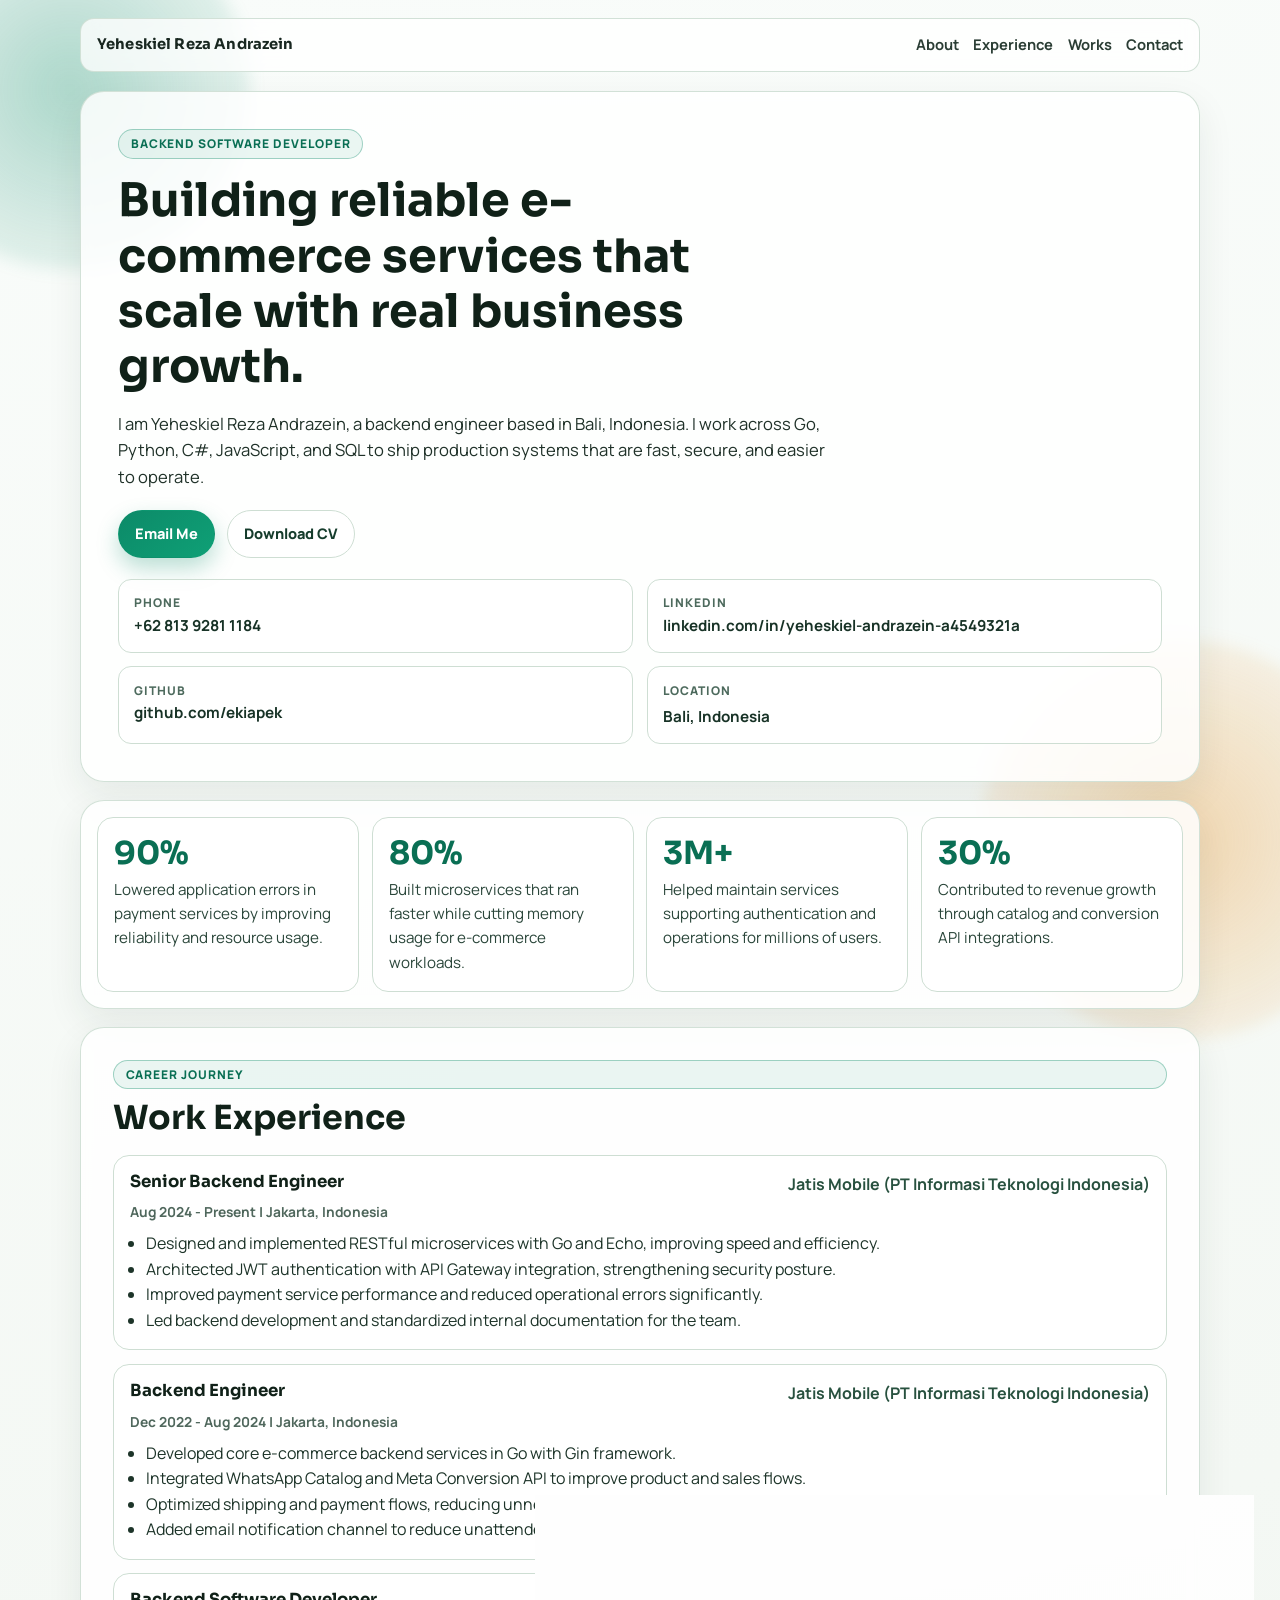
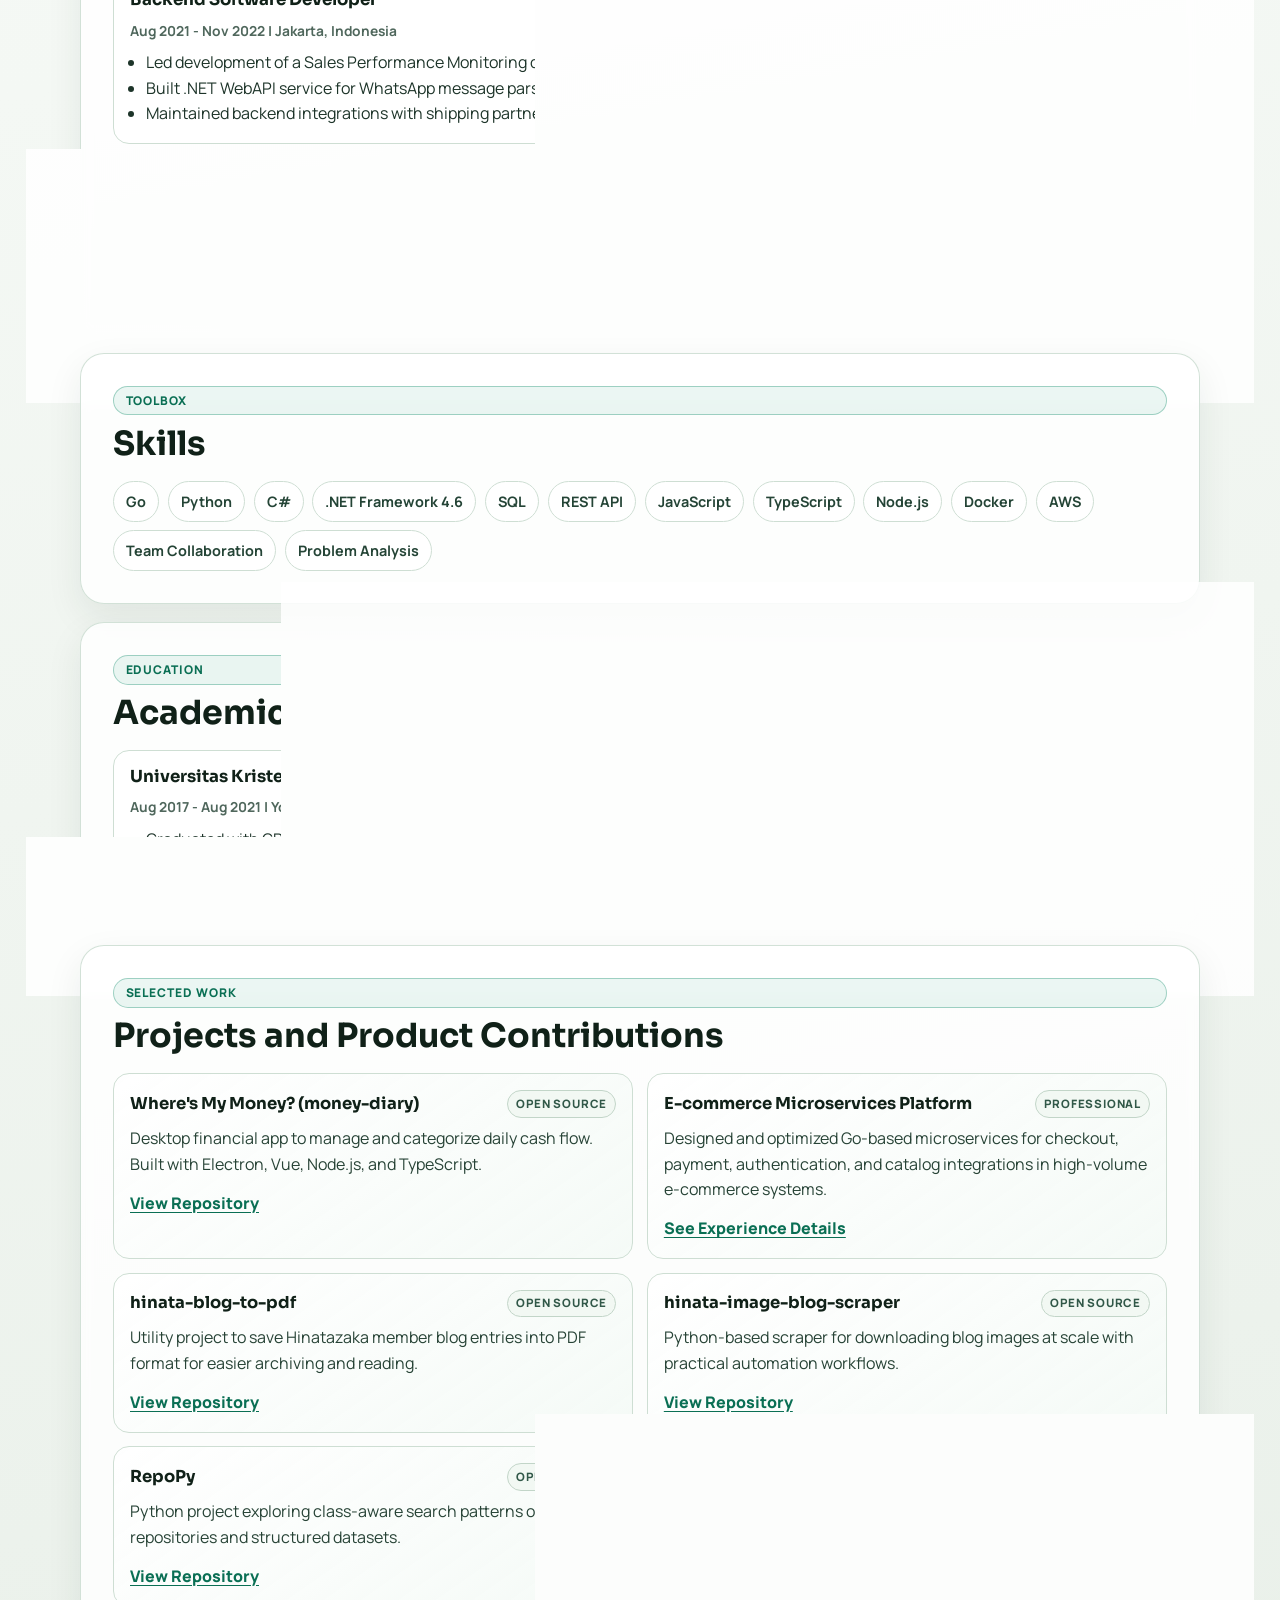
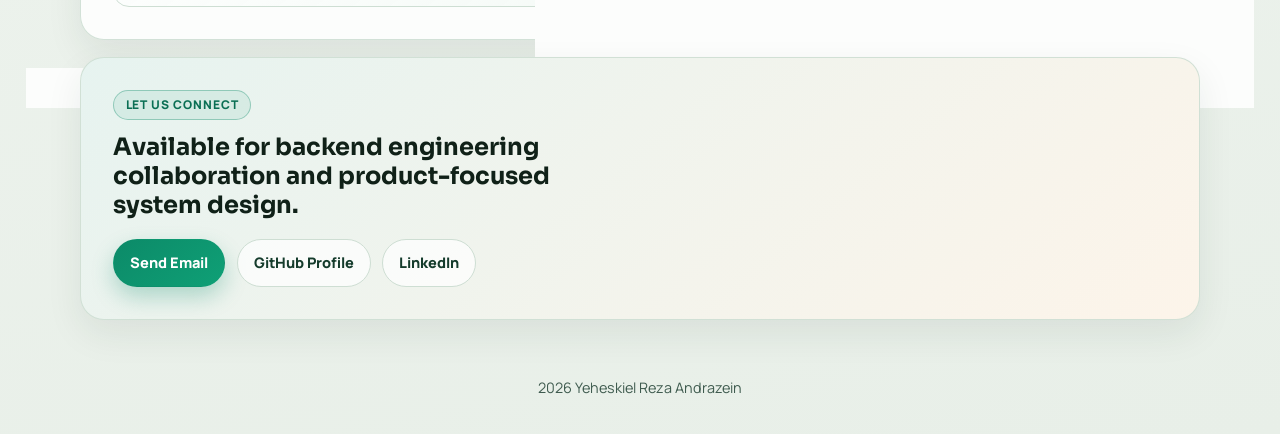
==== index.html @ fccf975a "init page" ====
<!doctype html>
<html lang="en">
  <head>
    <meta charset="UTF-8" />
    <meta name="viewport" content="width=device-width, initial-scale=1.0" />
    <title>Yeheskiel Reza Andrazein | Backend Engineer</title>
    <meta
      name="description"
      content="Portfolio of Yeheskiel Reza Andrazein, a backend software developer focused on scalable e-commerce systems and reliable microservices."
    />

    <link rel="preconnect" href="https://fonts.googleapis.com" />
    <link rel="preconnect" href="https://fonts.gstatic.com" crossorigin />
    <link
      href="https://fonts.googleapis.com/css2?family=Manrope:wght@400;500;700;800&amp;family=Sora:wght@500;700;800&amp;display=swap"
      rel="stylesheet"
    />
    <link rel="stylesheet" href="./styles.css" />
  </head>
  <body>
    <div class="bg-orb bg-orb-a" aria-hidden="true"></div>
    <div class="bg-orb bg-orb-b" aria-hidden="true"></div>

    <header class="site-header">
      <a href="#home" class="brand">Yeheskiel Reza Andrazein</a>
      <nav class="top-nav" aria-label="Main navigation">
        <a href="#about">About</a>
        <a href="#experience">Experience</a>
        <a href="#works">Works</a>
        <a href="#contact">Contact</a>
      </nav>
    </header>

    <main id="home" class="page-wrap">
      <section class="hero reveal" style="--delay: 0.05s">
        <p class="eyebrow">Backend Software Developer</p>
        <h1>Building reliable e-commerce services that scale with real business growth.</h1>
        <p class="lead" id="about">
          I am Yeheskiel Reza Andrazein, a backend engineer based in Bali, Indonesia. I work across Go, Python, C#, JavaScript,
          and SQL to ship production systems that are fast, secure, and easier to operate.
        </p>
        <div class="cta-row">
          <a class="btn btn-primary" href="mailto:eki_yeheskiel@hotmail.co.id">Email Me</a>
          <a class="btn btn-secondary" href="./profile.pdf">Download CV</a>
        </div>
        <ul class="meta-list">
          <li><span>Phone</span><a href="tel:+6281392811184">+62 813 9281 1184</a></li>
          <li><span>LinkedIn</span><a href="https://linkedin.com/in/yeheskiel-andrazein-a4549321a" target="_blank" rel="noreferrer">linkedin.com/in/yeheskiel-andrazein-a4549321a</a></li>
          <li><span>GitHub</span><a href="https://github.com/ekiapek" target="_blank" rel="noreferrer">github.com/ekiapek</a></li>
          <li><span>Location</span><p>Bali, Indonesia</p></li>
        </ul>
      </section>

      <section class="impact reveal" style="--delay: 0.1s" aria-label="Impact highlights">
        <article class="impact-card">
          <h2>90%</h2>
          <p>Lowered application errors in payment services by improving reliability and resource usage.</p>
        </article>
        <article class="impact-card">
          <h2>80%</h2>
          <p>Built microservices that ran faster while cutting memory usage for e-commerce workloads.</p>
        </article>
        <article class="impact-card">
          <h2>3M+</h2>
          <p>Helped maintain services supporting authentication and operations for millions of users.</p>
        </article>
        <article class="impact-card">
          <h2>30%</h2>
          <p>Contributed to revenue growth through catalog and conversion API integrations.</p>
        </article>
      </section>

      <section id="experience" class="section reveal" style="--delay: 0.15s">
        <div class="section-head">
          <p class="eyebrow">Career Journey</p>
          <h2>Work Experience</h2>
        </div>

        <div class="timeline">
          <article class="timeline-item">
            <div class="timeline-top">
              <h3>Senior Backend Engineer</h3>
              <p>Jatis Mobile (PT Informasi Teknologi Indonesia)</p>
            </div>
            <p class="time">Aug 2024 - Present | Jakarta, Indonesia</p>
            <ul>
              <li>Designed and implemented RESTful microservices with Go and Echo, improving speed and efficiency.</li>
              <li>Architected JWT authentication with API Gateway integration, strengthening security posture.</li>
              <li>Improved payment service performance and reduced operational errors significantly.</li>
              <li>Led backend development and standardized internal documentation for the team.</li>
            </ul>
          </article>

          <article class="timeline-item">
            <div class="timeline-top">
              <h3>Backend Engineer</h3>
              <p>Jatis Mobile (PT Informasi Teknologi Indonesia)</p>
            </div>
            <p class="time">Dec 2022 - Aug 2024 | Jakarta, Indonesia</p>
            <ul>
              <li>Developed core e-commerce backend services in Go with Gin framework.</li>
              <li>Integrated WhatsApp Catalog and Meta Conversion API to improve product and sales flows.</li>
              <li>Optimized shipping and payment flows, reducing unnecessary API calls.</li>
              <li>Added email notification channel to reduce unattended orders.</li>
            </ul>
          </article>

          <article class="timeline-item">
            <div class="timeline-top">
              <h3>Backend Software Developer</h3>
              <p>Indomaret Group (PT Indomarco Prismatama)</p>
            </div>
            <p class="time">Aug 2021 - Nov 2022 | Jakarta, Indonesia</p>
            <ul>
              <li>Led development of a Sales Performance Monitoring dashboard for faster support decisions.</li>
              <li>Built .NET WebAPI service for WhatsApp message parsing and user authentication.</li>
              <li>Maintained backend integrations with shipping partners and offline stores across Indonesia.</li>
            </ul>
          </article>

          <article class="timeline-item">
            <div class="timeline-top">
              <h3>Software Developer Intern</h3>
              <p>Indomaret Group (PT Indomarco Prismatama)</p>
            </div>
            <p class="time">Aug 2020 - Jul 2021 | Jakarta, Indonesia</p>
            <ul>
              <li>Delivered bug fixes and backend performance improvements on .NET Framework services.</li>
              <li>Helped eliminate large portions of application errors in e-commerce operations.</li>
            </ul>
          </article>
        </div>
      </section>

      <section id="skills" class="section reveal" style="--delay: 0.2s">
        <div class="section-head">
          <p class="eyebrow">Toolbox</p>
          <h2>Skills</h2>
        </div>

        <div class="chips-grid" role="list" aria-label="Skills list">
          <p role="listitem">Go</p>
          <p role="listitem">Python</p>
          <p role="listitem">C#</p>
          <p role="listitem">.NET Framework 4.6</p>
          <p role="listitem">SQL</p>
          <p role="listitem">REST API</p>
          <p role="listitem">JavaScript</p>
          <p role="listitem">TypeScript</p>
          <p role="listitem">Node.js</p>
          <p role="listitem">Docker</p>
          <p role="listitem">AWS</p>
          <p role="listitem">Team Collaboration</p>
          <p role="listitem">Problem Analysis</p>
        </div>
      </section>

      <section id="education" class="section reveal" style="--delay: 0.22s">
        <div class="section-head">
          <p class="eyebrow">Education</p>
          <h2>Academic Background</h2>
        </div>

        <article class="timeline-item">
          <div class="timeline-top">
            <h3>Universitas Kristen Duta Wacana</h3>
            <p>Bachelor of Informatics</p>
          </div>
          <p class="time">Aug 2017 - Aug 2021 | Yogyakarta, Indonesia</p>
          <ul>
            <li>Graduated with GPA 3.84 / 4.00.</li>
            <li>Built a web-based online student chairman election platform during the 2020 pandemic.</li>
          </ul>
        </article>
      </section>

      <section id="works" class="section reveal" style="--delay: 0.25s">
        <div class="section-head">
          <p class="eyebrow">Selected Work</p>
          <h2>Projects and Product Contributions</h2>
        </div>

        <div class="works-grid">
          <article class="work-card">
            <div class="work-head">
              <h3>Where's My Money? (money-diary)</h3>
              <span>Open Source</span>
            </div>
            <p>
              Desktop financial app to manage and categorize daily cash flow. Built with Electron, Vue, Node.js, and TypeScript.
            </p>
            <a href="https://github.com/ekiapek/money-diary" target="_blank" rel="noreferrer">View Repository</a>
          </article>

          <article class="work-card">
            <div class="work-head">
              <h3>E-commerce Microservices Platform</h3>
              <span>Professional</span>
            </div>
            <p>
              Designed and optimized Go-based microservices for checkout, payment, authentication, and catalog integrations in high-volume e-commerce systems.
            </p>
            <a href="#experience">See Experience Details</a>
          </article>

          <article class="work-card">
            <div class="work-head">
              <h3>hinata-blog-to-pdf</h3>
              <span>Open Source</span>
            </div>
            <p>
              Utility project to save Hinatazaka member blog entries into PDF format for easier archiving and reading.
            </p>
            <a href="https://github.com/ekiapek/hinata-blog-to-pdf" target="_blank" rel="noreferrer">View Repository</a>
          </article>

          <article class="work-card">
            <div class="work-head">
              <h3>hinata-image-blog-scraper</h3>
              <span>Open Source</span>
            </div>
            <p>
              Python-based scraper for downloading blog images at scale with practical automation workflows.
            </p>
            <a href="https://github.com/ekiapek/hinata-image-blog-scraper" target="_blank" rel="noreferrer">View Repository</a>
          </article>

          <article class="work-card">
            <div class="work-head">
              <h3>RepoPy</h3>
              <span>Open Source</span>
            </div>
            <p>
              Python project exploring class-aware search patterns over repositories and structured datasets.
            </p>
            <a href="https://github.com/ekiapek/repopy" target="_blank" rel="noreferrer">View Repository</a>
          </article>
        </div>
      </section>

      <section id="contact" class="section contact reveal" style="--delay: 0.3s">
        <p class="eyebrow">Let us connect</p>
        <h2>Available for backend engineering collaboration and product-focused system design.</h2>
        <div class="cta-row">
          <a class="btn btn-primary" href="mailto:eki_yeheskiel@hotmail.co.id">Send Email</a>
          <a class="btn btn-secondary" href="https://github.com/ekiapek" target="_blank" rel="noreferrer">GitHub Profile</a>
          <a class="btn btn-secondary" href="https://linkedin.com/in/yeheskiel-andrazein-a4549321a" target="_blank" rel="noreferrer">LinkedIn</a>
        </div>
      </section>
    </main>

    <footer class="site-footer">
      <p><span id="year"></span> Yeheskiel Reza Andrazein</p>
    </footer>

    <script src="./script.js"></script>
  </body>
</html>
---- styles.css ----
:root {
  --bg: #f4f8f4;
  --bg-soft: #e6efe8;
  --surface: rgba(255, 255, 255, 0.84);
  --surface-strong: #ffffff;
  --ink: #182720;
  --ink-soft: #2a3d34;
  --line: #ceded3;
  --accent: #0c8a68;
  --accent-dark: #0a6f54;
  --accent-warm: #e7962e;
  --radius-lg: 24px;
  --radius-md: 16px;
  --shadow: 0 14px 36px rgba(21, 50, 40, 0.08);
  --max: 1120px;
}

* {
  box-sizing: border-box;
}

html {
  scroll-behavior: smooth;
}

body {
  margin: 0;
  font-family: "Manrope", "Segoe UI", sans-serif;
  background:
    linear-gradient(170deg, #f9fcfa 0%, var(--bg) 44%, #e8efe8 100%),
    radial-gradient(circle at 20% 8%, rgba(12, 138, 104, 0.18), transparent 35%),
    radial-gradient(circle at 86% 30%, rgba(231, 150, 46, 0.18), transparent 32%);
  color: var(--ink);
  min-height: 100vh;
  line-height: 1.6;
}

.bg-orb {
  position: fixed;
  z-index: -1;
  border-radius: 999px;
  pointer-events: none;
  filter: blur(8px);
}

.bg-orb-a {
  width: 360px;
  height: 360px;
  top: -90px;
  left: -110px;
  background: radial-gradient(circle, rgba(12, 138, 104, 0.32), rgba(12, 138, 104, 0));
}

.bg-orb-b {
  width: 400px;
  height: 400px;
  bottom: -140px;
  right: -100px;
  background: radial-gradient(circle, rgba(231, 150, 46, 0.35), rgba(231, 150, 46, 0));
}

.site-header {
  width: min(var(--max), calc(100% - 2.2rem));
  margin: 1.1rem auto 0;
  padding: 0.9rem 1rem;
  border: 1px solid rgba(206, 222, 211, 0.9);
  border-radius: 14px;
  background: rgba(255, 255, 255, 0.78);
  display: flex;
  align-items: center;
  justify-content: space-between;
  position: sticky;
  top: 0.8rem;
  backdrop-filter: blur(8px);
  z-index: 10;
}

.brand {
  text-decoration: none;
  color: var(--ink);
  font-family: "Sora", sans-serif;
  font-weight: 700;
  font-size: 0.92rem;
  letter-spacing: 0.01em;
}

.top-nav {
  display: flex;
  gap: 0.9rem;
}

.top-nav a {
  color: var(--ink-soft);
  text-decoration: none;
  font-size: 0.92rem;
  font-weight: 700;
}

.top-nav a:hover {
  color: var(--accent-dark);
}

.page-wrap {
  width: min(var(--max), calc(100% - 2.2rem));
  margin: 1.2rem auto 3.5rem;
  display: grid;
  gap: 1.1rem;
}

.hero,
.section,
.impact {
  border: 1px solid rgba(206, 222, 211, 0.9);
  border-radius: var(--radius-lg);
  background: var(--surface);
  backdrop-filter: blur(6px);
  box-shadow: var(--shadow);
}

.hero {
  padding: clamp(1.4rem, 2.9vw, 2.8rem);
}

.eyebrow {
  margin: 0;
  display: inline-flex;
  align-items: center;
  gap: 0.45rem;
  padding: 0.26rem 0.72rem;
  border: 1px solid rgba(12, 138, 104, 0.35);
  border-radius: 999px;
  color: var(--accent-dark);
  font-weight: 800;
  font-size: 0.75rem;
  text-transform: uppercase;
  letter-spacing: 0.08em;
  background: rgba(12, 138, 104, 0.08);
}

h1,
h2,
h3 {
  font-family: "Sora", sans-serif;
  color: #102118;
  margin: 0;
  line-height: 1.2;
}

h1 {
  margin-top: 0.92rem;
  font-size: clamp(1.8rem, 3.6vw, 3.2rem);
  max-width: 19ch;
}

.lead {
  font-size: clamp(1.03rem, 1.3vw, 1.16rem);
  max-width: 72ch;
  margin: 1rem 0 0;
  color: #1f3128;
}

.cta-row {
  margin-top: 1.2rem;
  display: flex;
  flex-wrap: wrap;
  gap: 0.72rem;
}

.btn {
  text-decoration: none;
  font-weight: 800;
  font-size: 0.91rem;
  border-radius: 999px;
  padding: 0.72rem 1rem;
  display: inline-flex;
  align-items: center;
  justify-content: center;
  border: 1px solid transparent;
}

.btn-primary {
  background: linear-gradient(140deg, var(--accent), #0fa076);
  color: #fff;
  box-shadow: 0 10px 22px rgba(12, 138, 104, 0.28);
}

.btn-primary:hover {
  background: linear-gradient(140deg, #0b775b, var(--accent));
}

.btn-secondary {
  color: #153c2c;
  border-color: var(--line);
  background: rgba(255, 255, 255, 0.72);
}

.btn-secondary:hover {
  border-color: #acc8b8;
}

.meta-list {
  list-style: none;
  padding: 0;
  margin: 1.3rem 0 0;
  display: grid;
  grid-template-columns: repeat(2, minmax(0, 1fr));
  gap: 0.85rem;
}

.meta-list li {
  margin: 0;
  padding: 0.85rem 0.95rem;
  border: 1px solid var(--line);
  border-radius: 13px;
  background: rgba(255, 255, 255, 0.66);
}

.meta-list span {
  display: block;
  font-size: 0.75rem;
  text-transform: uppercase;
  letter-spacing: 0.08em;
  color: #4d6a5d;
  font-weight: 800;
}

.meta-list a,
.meta-list p {
  margin: 0.32rem 0 0;
  color: #173226;
  word-break: break-word;
  text-decoration: none;
  font-weight: 700;
  font-size: 0.95rem;
}

.impact {
  padding: 1rem;
  display: grid;
  grid-template-columns: repeat(4, minmax(0, 1fr));
  gap: 0.8rem;
}

.impact-card {
  background: var(--surface-strong);
  border: 1px solid var(--line);
  border-radius: var(--radius-md);
  padding: 1rem;
}

.impact-card h2 {
  margin-bottom: 0.35rem;
  color: var(--accent-dark);
  font-size: clamp(1.45rem, 2.5vw, 2rem);
}

.impact-card p {
  margin: 0;
  color: #2a463a;
  font-size: 0.95rem;
}

.section {
  padding: clamp(1.2rem, 2.5vw, 2.3rem);
}

.section-head {
  display: flex;
  flex-direction: column;
  gap: 0.6rem;
  margin-bottom: 1rem;
}

.section-head h2 {
  font-size: clamp(1.45rem, 2.6vw, 2.25rem);
}

.timeline {
  display: grid;
  gap: 0.85rem;
}

.timeline-item {
  border: 1px solid var(--line);
  border-radius: var(--radius-md);
  padding: 1rem;
  background: rgba(255, 255, 255, 0.82);
}

.timeline-top {
  display: flex;
  justify-content: space-between;
  align-items: flex-start;
  gap: 0.8rem;
}

.timeline-top h3 {
  font-size: 1.04rem;
}

.timeline-top p {
  margin: 0;
  color: #28513f;
  font-weight: 700;
  text-align: right;
}

.time {
  margin: 0.24rem 0 0.5rem;
  font-size: 0.86rem;
  color: #4f675c;
  font-weight: 700;
}

.timeline-item ul {
  margin: 0;
  padding-left: 1rem;
  color: #1d3429;
}

.chips-grid {
  display: flex;
  flex-wrap: wrap;
  gap: 0.55rem;
}

.chips-grid p {
  margin: 0;
  padding: 0.5rem 0.75rem;
  border-radius: 999px;
  background: #fff;
  border: 1px solid var(--line);
  font-weight: 700;
  color: #244436;
  font-size: 0.9rem;
}

.works-grid {
  display: grid;
  grid-template-columns: repeat(2, minmax(0, 1fr));
  gap: 0.85rem;
}

.work-card {
  border: 1px solid var(--line);
  border-radius: var(--radius-md);
  padding: 1rem;
  background: linear-gradient(145deg, #ffffff 0%, rgba(244, 250, 246, 0.92) 100%);
}

.work-head {
  display: flex;
  align-items: center;
  justify-content: space-between;
  gap: 0.75rem;
}

.work-head h3 {
  font-size: 1.03rem;
}

.work-head span {
  flex-shrink: 0;
  font-size: 0.72rem;
  font-weight: 800;
  text-transform: uppercase;
  letter-spacing: 0.07em;
  color: #315848;
  border: 1px solid #c2d5c8;
  background: #f2f8f3;
  padding: 0.22rem 0.5rem;
  border-radius: 999px;
}

.work-card p {
  margin: 0.52rem 0 0.85rem;
  color: #274336;
}

.work-card a {
  color: var(--accent-dark);
  font-weight: 800;
  text-underline-offset: 0.2em;
}

.contact {
  background: linear-gradient(140deg, rgba(12, 138, 104, 0.1), rgba(231, 150, 46, 0.1)), #fff;
}

.contact h2 {
  margin-top: 0.85rem;
  max-width: 26ch;
}

.site-footer {
  width: min(var(--max), calc(100% - 2.2rem));
  margin: 0 auto 2.2rem;
  text-align: center;
  color: #3f5b4f;
  font-size: 0.9rem;
}

.reveal {
  opacity: 0;
  transform: translateY(14px);
  transition: opacity 0.7s ease, transform 0.7s ease;
  transition-delay: var(--delay, 0s);
}

.reveal.is-visible {
  opacity: 1;
  transform: translateY(0);
}

@media (max-width: 960px) {
  .impact {
    grid-template-columns: repeat(2, minmax(0, 1fr));
  }

  .works-grid {
    grid-template-columns: 1fr;
  }
}

@media (max-width: 780px) {
  .site-header {
    position: static;
    margin-top: 0.7rem;
    flex-direction: column;
    align-items: flex-start;
    gap: 0.65rem;
  }

  .top-nav {
    flex-wrap: wrap;
  }

  .meta-list {
    grid-template-columns: 1fr;
  }

  .timeline-top {
    flex-direction: column;
  }

  .timeline-top p {
    text-align: left;
  }
}

@media (prefers-reduced-motion: reduce) {
  html {
    scroll-behavior: auto;
  }

  .reveal,
  .reveal.is-visible {
    opacity: 1;
    transform: none;
    transition: none;
  }
}
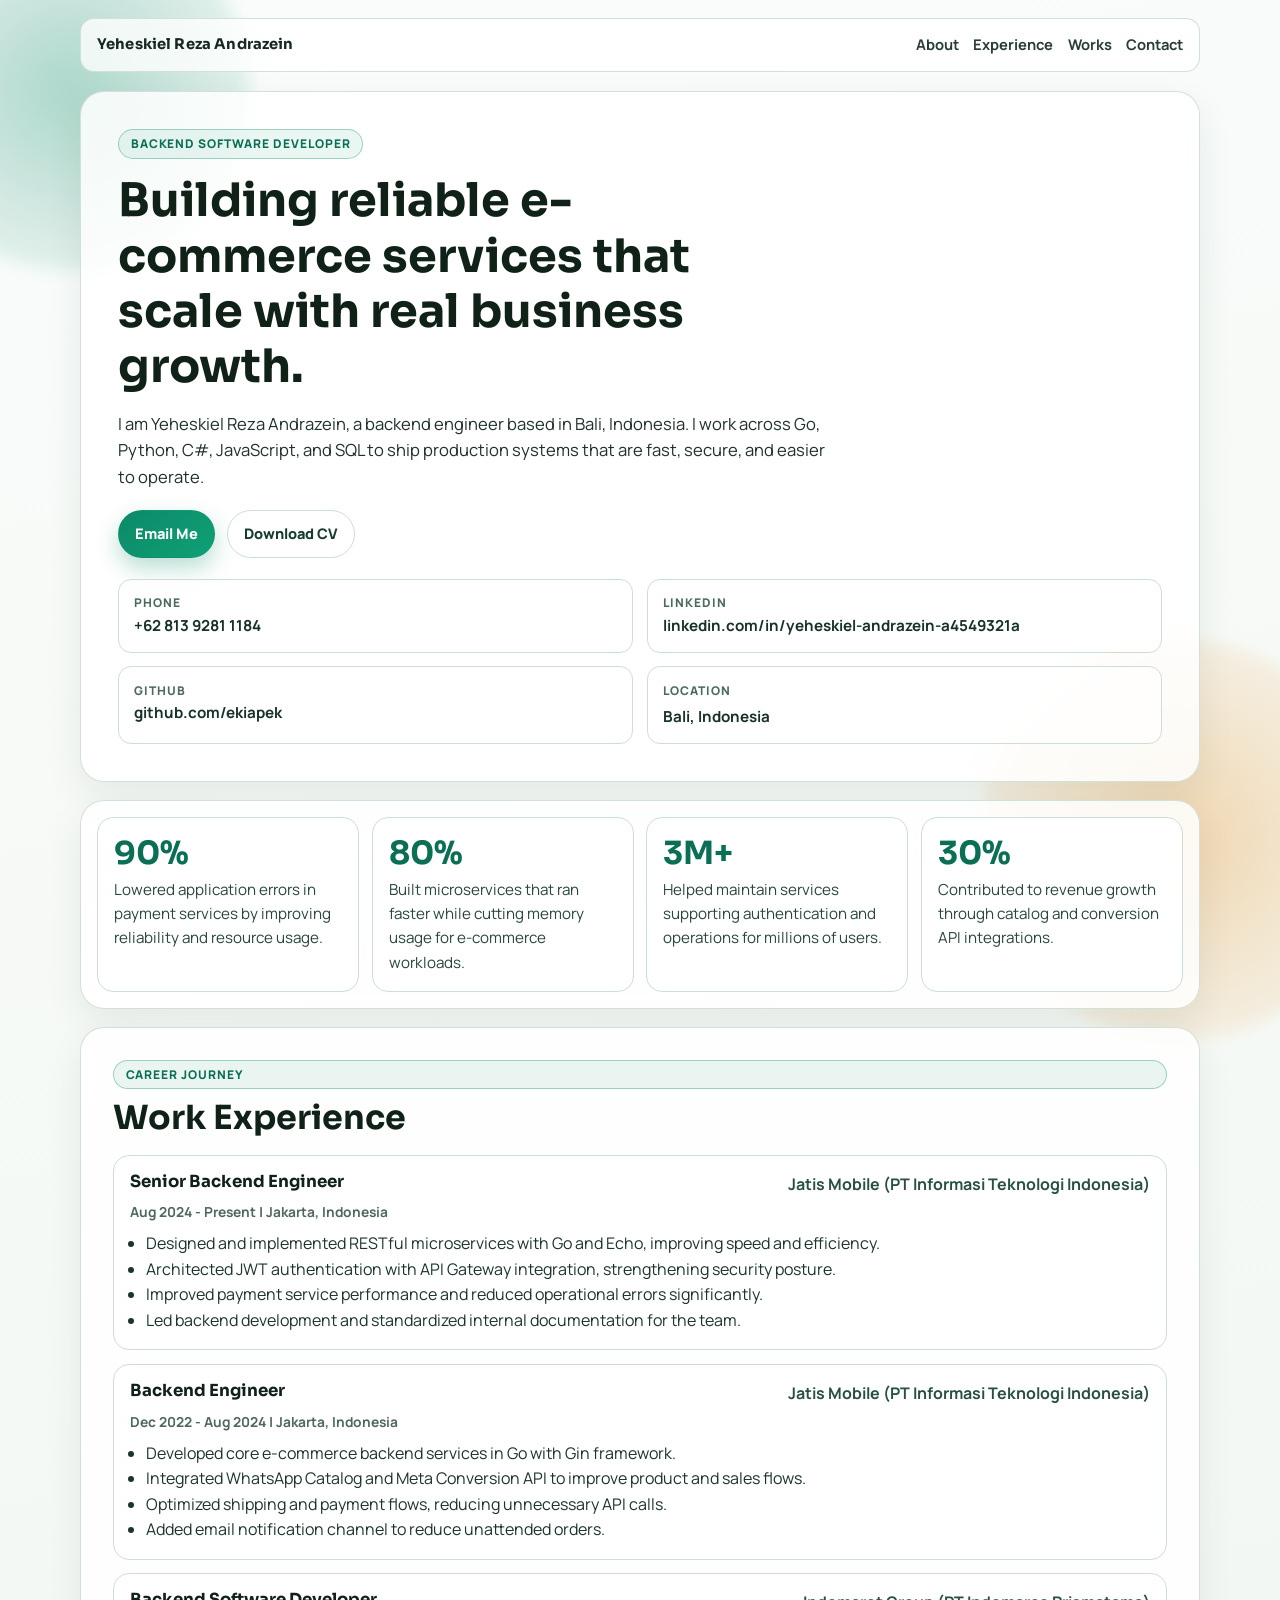
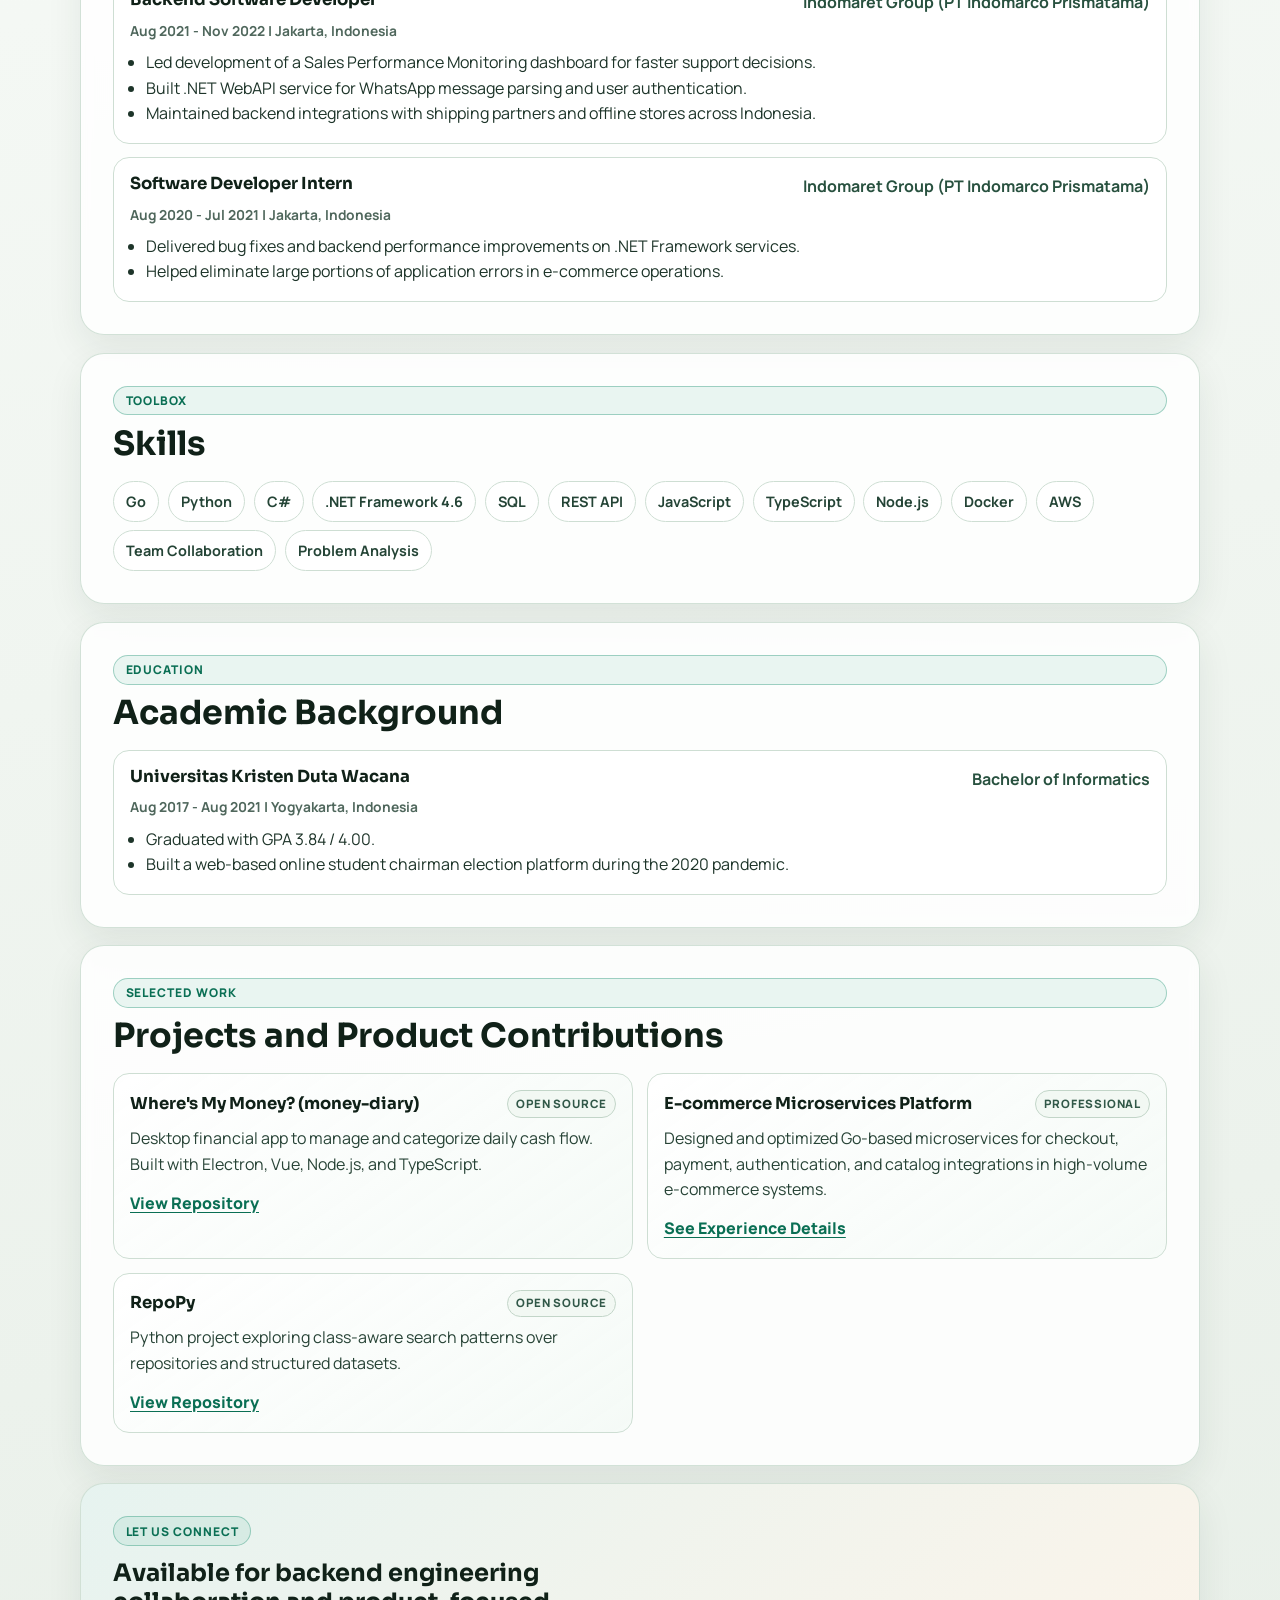
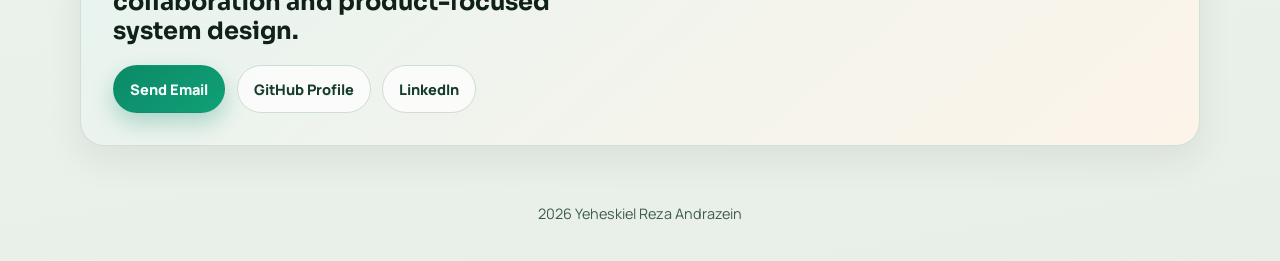
==== commit 22bfcaf6: "update content" ====
--- a/index.html
+++ b/index.html
@@ -41,7 +41,7 @@
         </p>
         <div class="cta-row">
           <a class="btn btn-primary" href="mailto:eki_yeheskiel@hotmail.co.id">Email Me</a>
-          <a class="btn btn-secondary" href="./profile.pdf">Download CV</a>
+          <a class="btn btn-secondary" href="./CV - Yeheskiel Reza Andrazein.pdf">Download CV</a>
         </div>
         <ul class="meta-list">
           <li><span>Phone</span><a href="tel:+6281392811184">+62 813 9281 1184</a></li>
@@ -205,28 +205,6 @@
 
           <article class="work-card">
             <div class="work-head">
-              <h3>hinata-blog-to-pdf</h3>
-              <span>Open Source</span>
-            </div>
-            <p>
-              Utility project to save Hinatazaka member blog entries into PDF format for easier archiving and reading.
-            </p>
-            <a href="https://github.com/ekiapek/hinata-blog-to-pdf" target="_blank" rel="noreferrer">View Repository</a>
-          </article>
-
-          <article class="work-card">
-            <div class="work-head">
-              <h3>hinata-image-blog-scraper</h3>
-              <span>Open Source</span>
-            </div>
-            <p>
-              Python-based scraper for downloading blog images at scale with practical automation workflows.
-            </p>
-            <a href="https://github.com/ekiapek/hinata-image-blog-scraper" target="_blank" rel="noreferrer">View Repository</a>
-          </article>
-
-          <article class="work-card">
-            <div class="work-head">
               <h3>RepoPy</h3>
               <span>Open Source</span>
             </div>
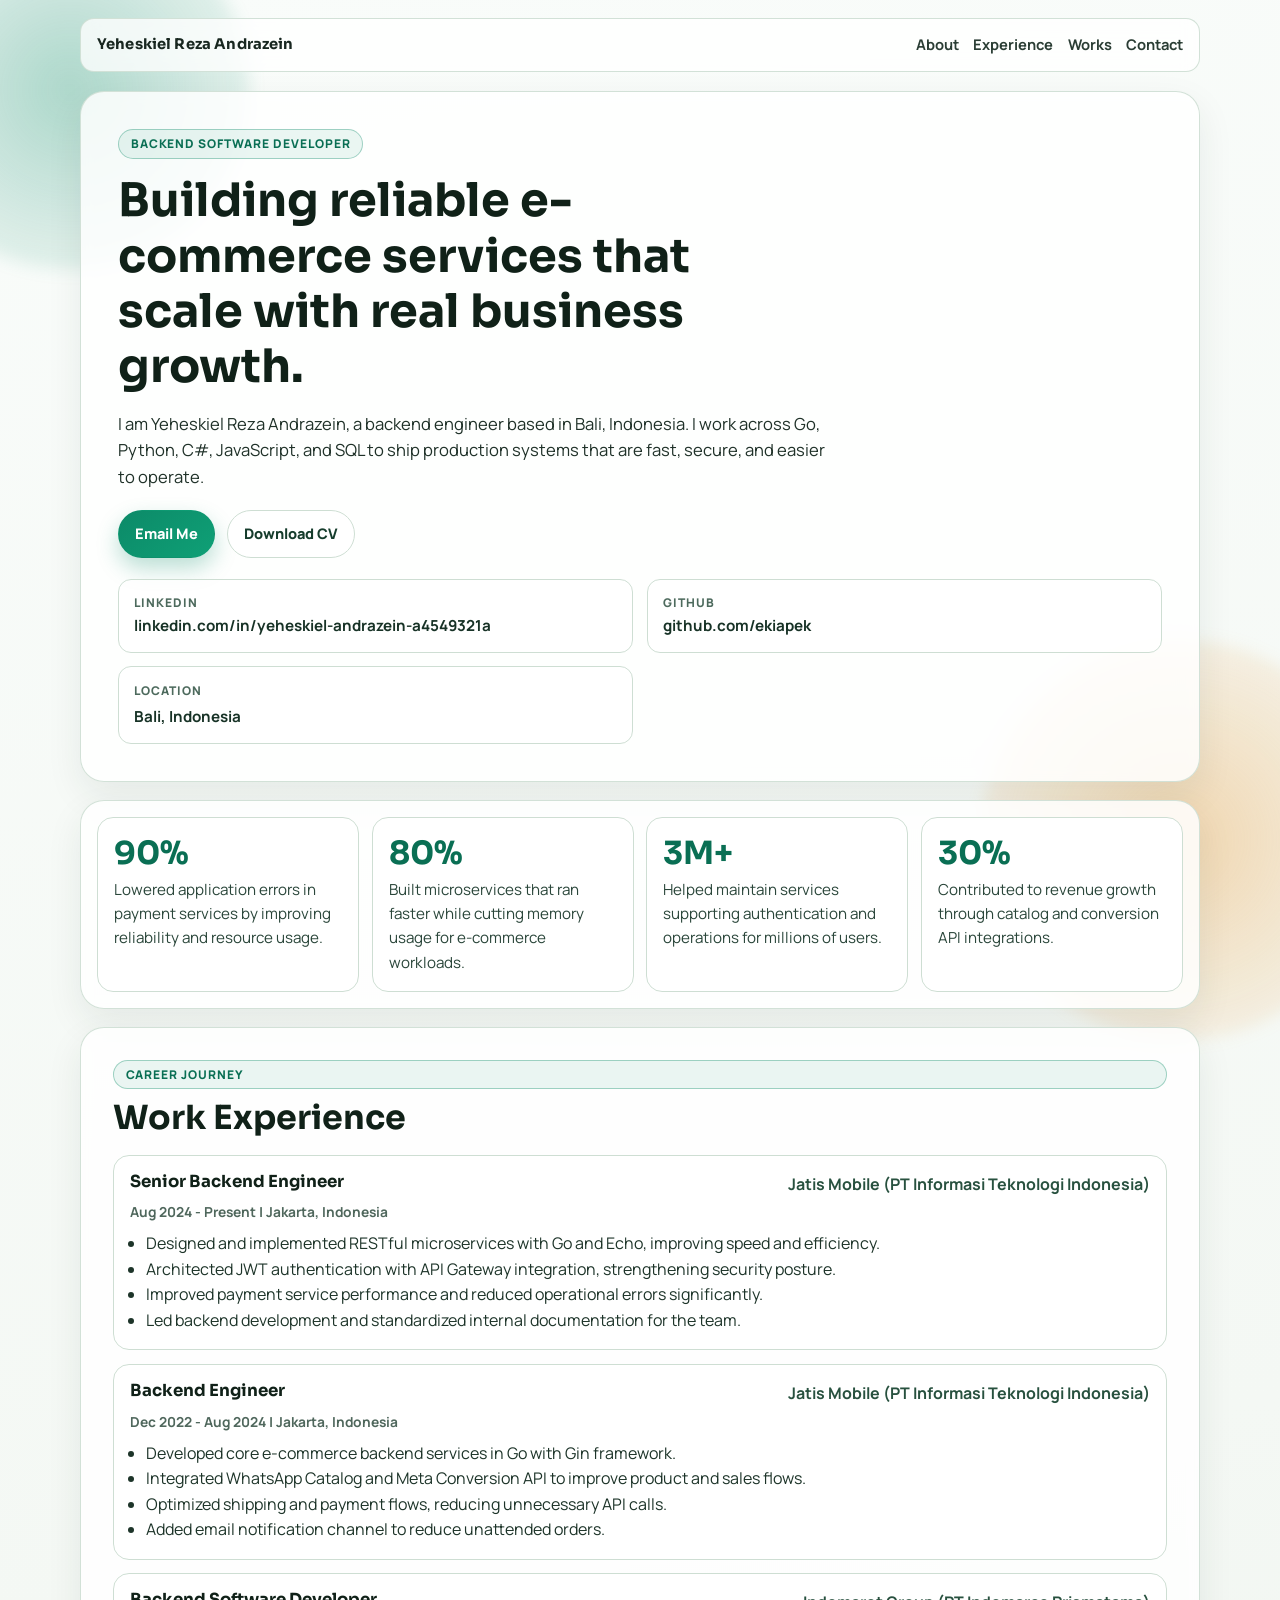
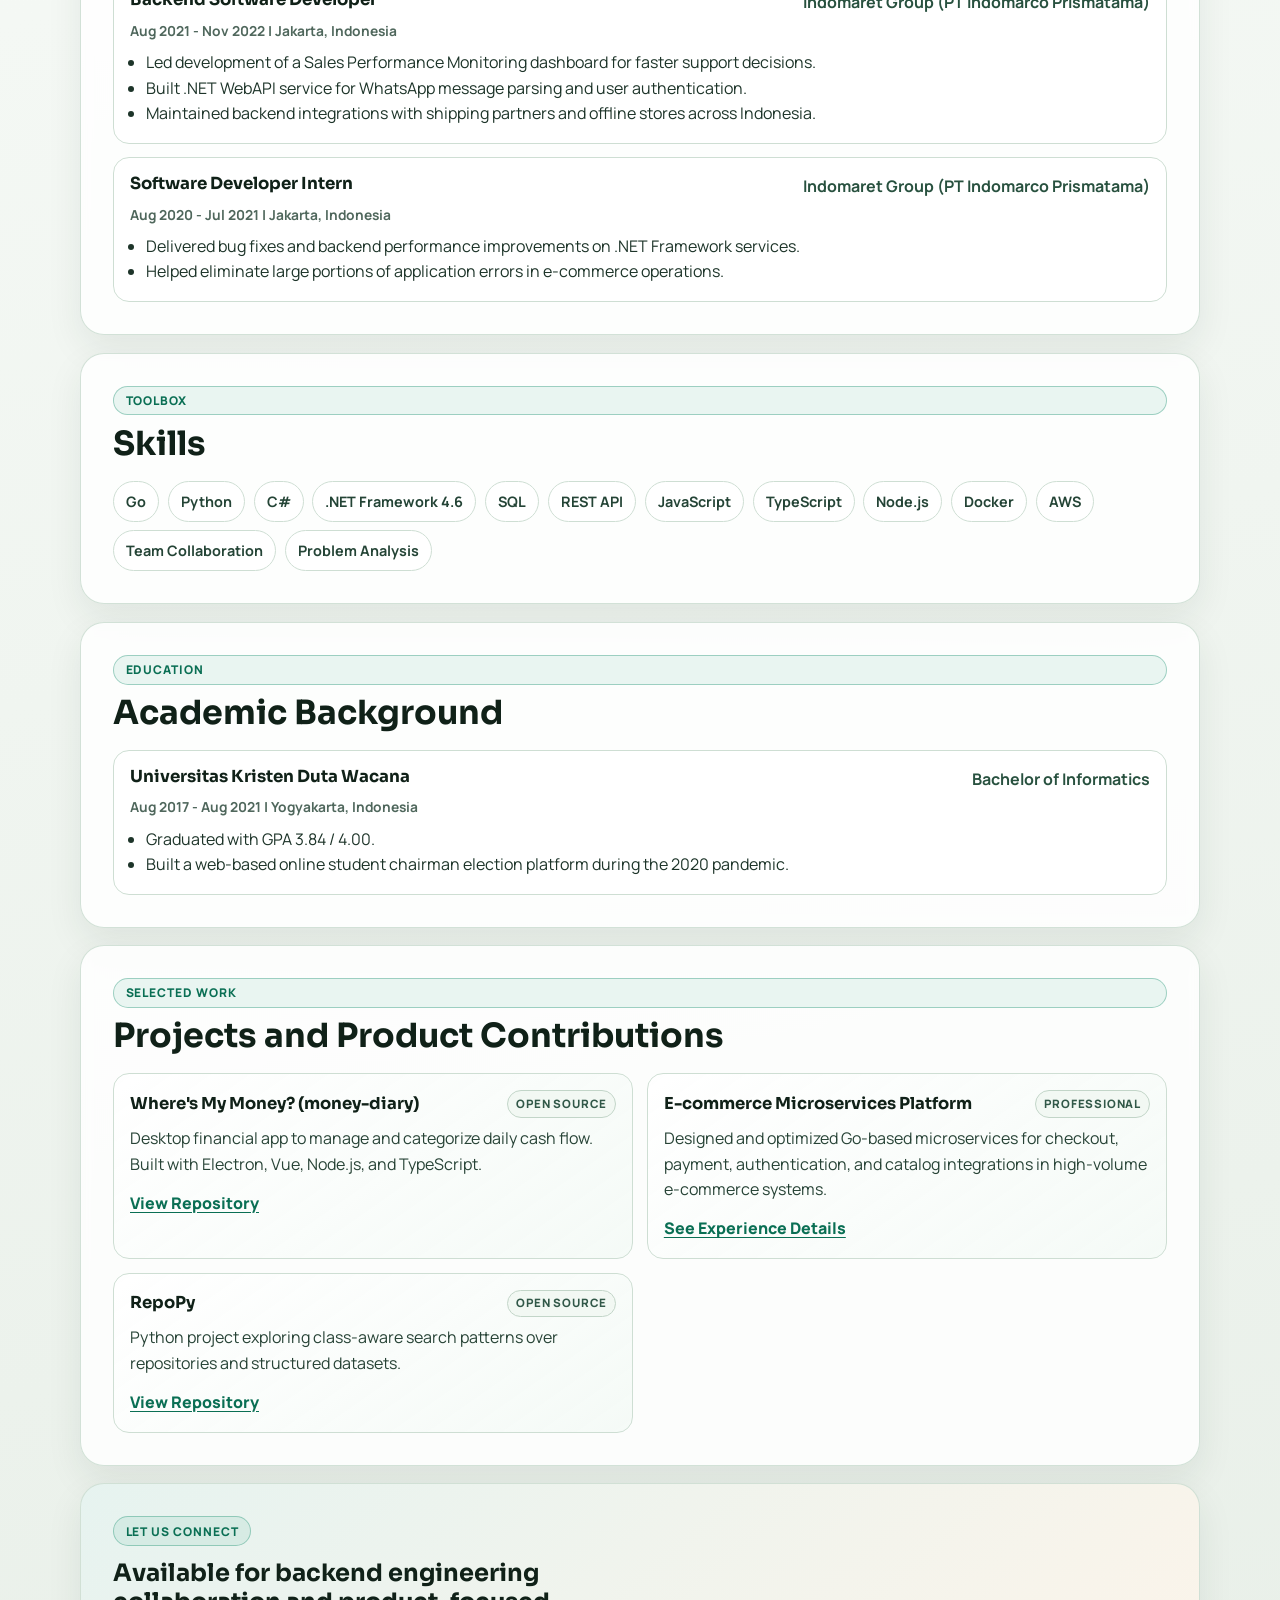
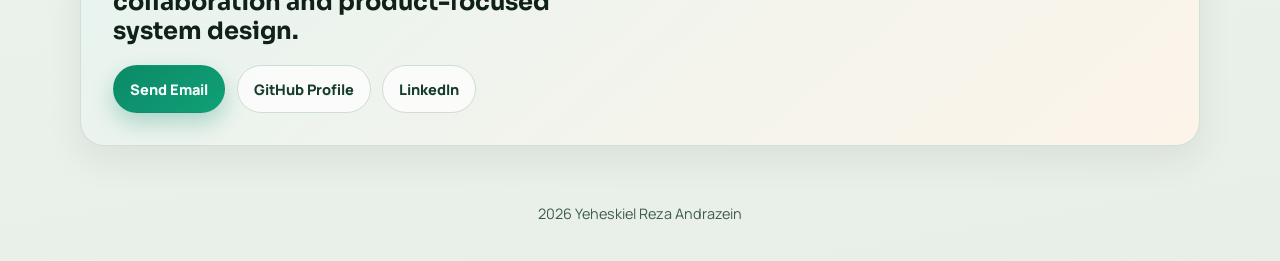
==== commit a5f03ec5: "remove phone" ====
--- a/index.html
+++ b/index.html
@@ -44,7 +44,6 @@
           <a class="btn btn-secondary" href="./CV - Yeheskiel Reza Andrazein.pdf">Download CV</a>
         </div>
         <ul class="meta-list">
-          <li><span>Phone</span><a href="tel:+6281392811184">+62 813 9281 1184</a></li>
           <li><span>LinkedIn</span><a href="https://linkedin.com/in/yeheskiel-andrazein-a4549321a" target="_blank" rel="noreferrer">linkedin.com/in/yeheskiel-andrazein-a4549321a</a></li>
           <li><span>GitHub</span><a href="https://github.com/ekiapek" target="_blank" rel="noreferrer">github.com/ekiapek</a></li>
           <li><span>Location</span><p>Bali, Indonesia</p></li>
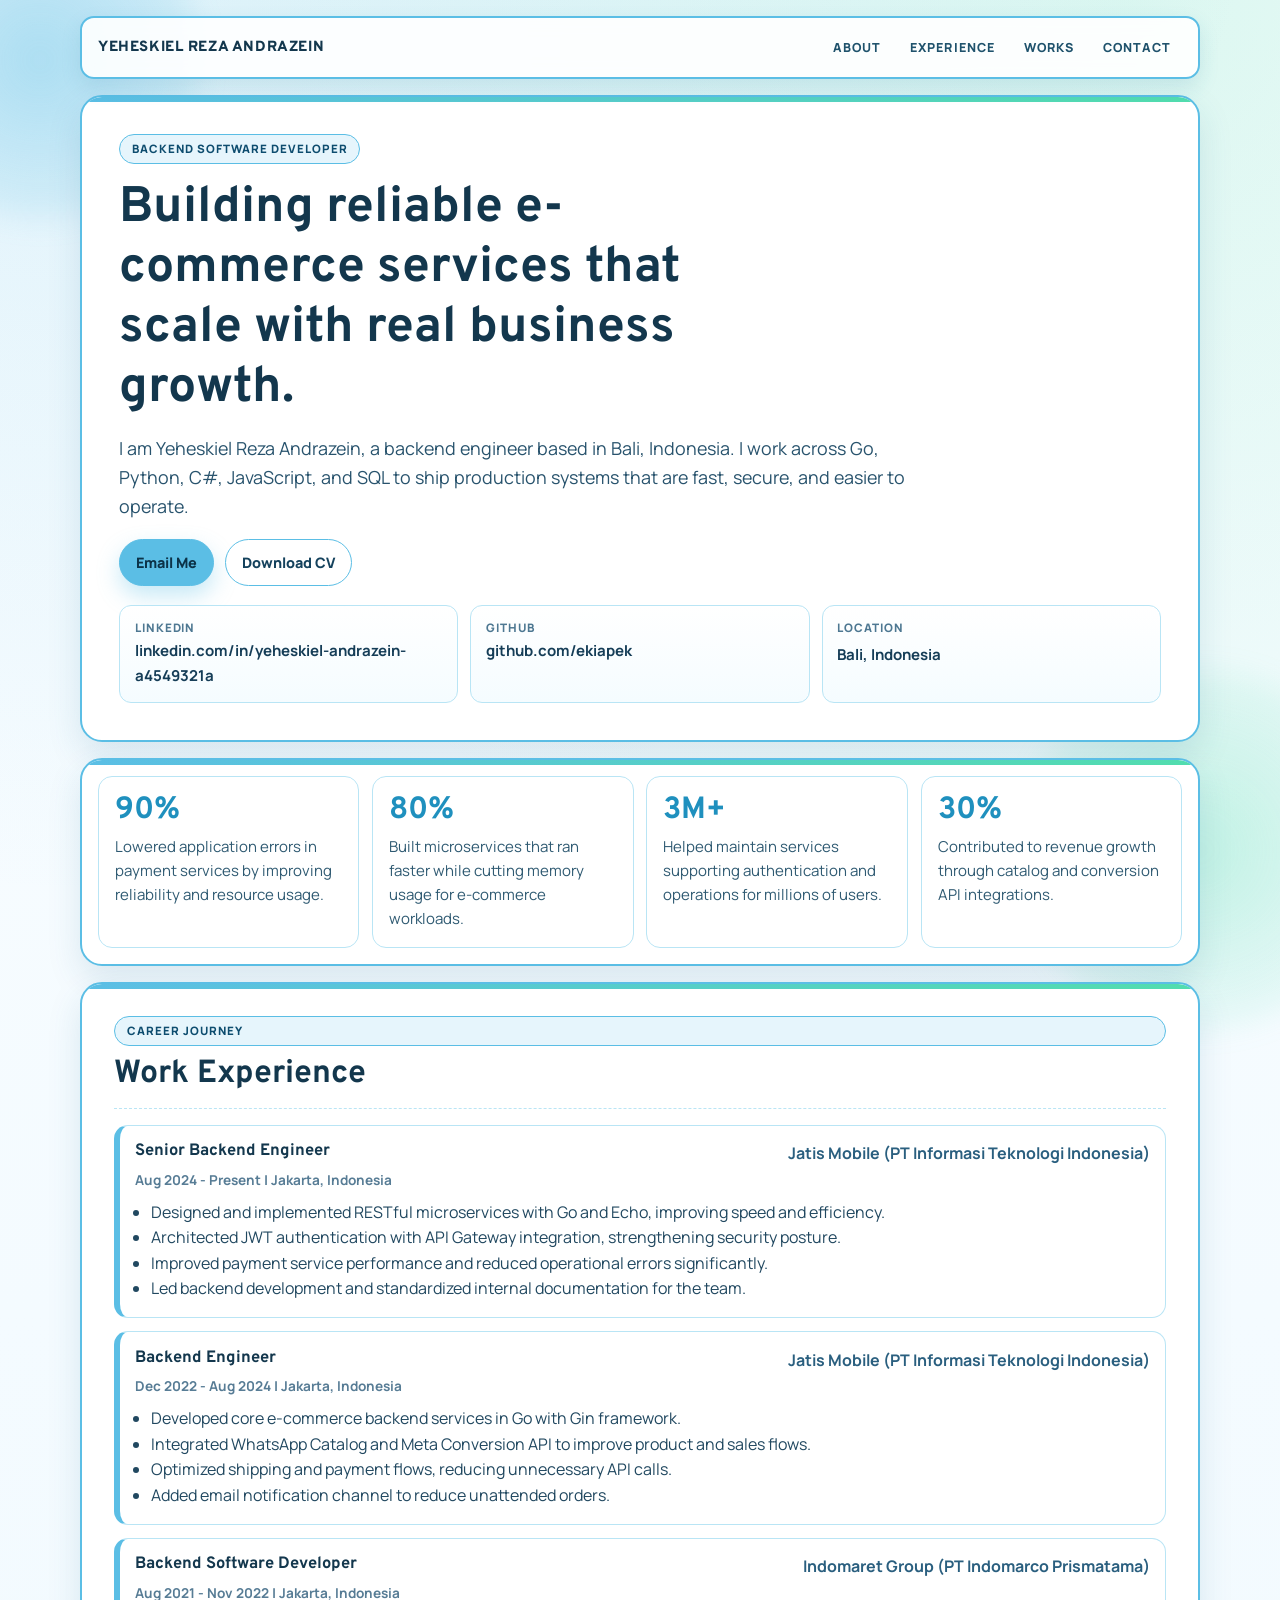
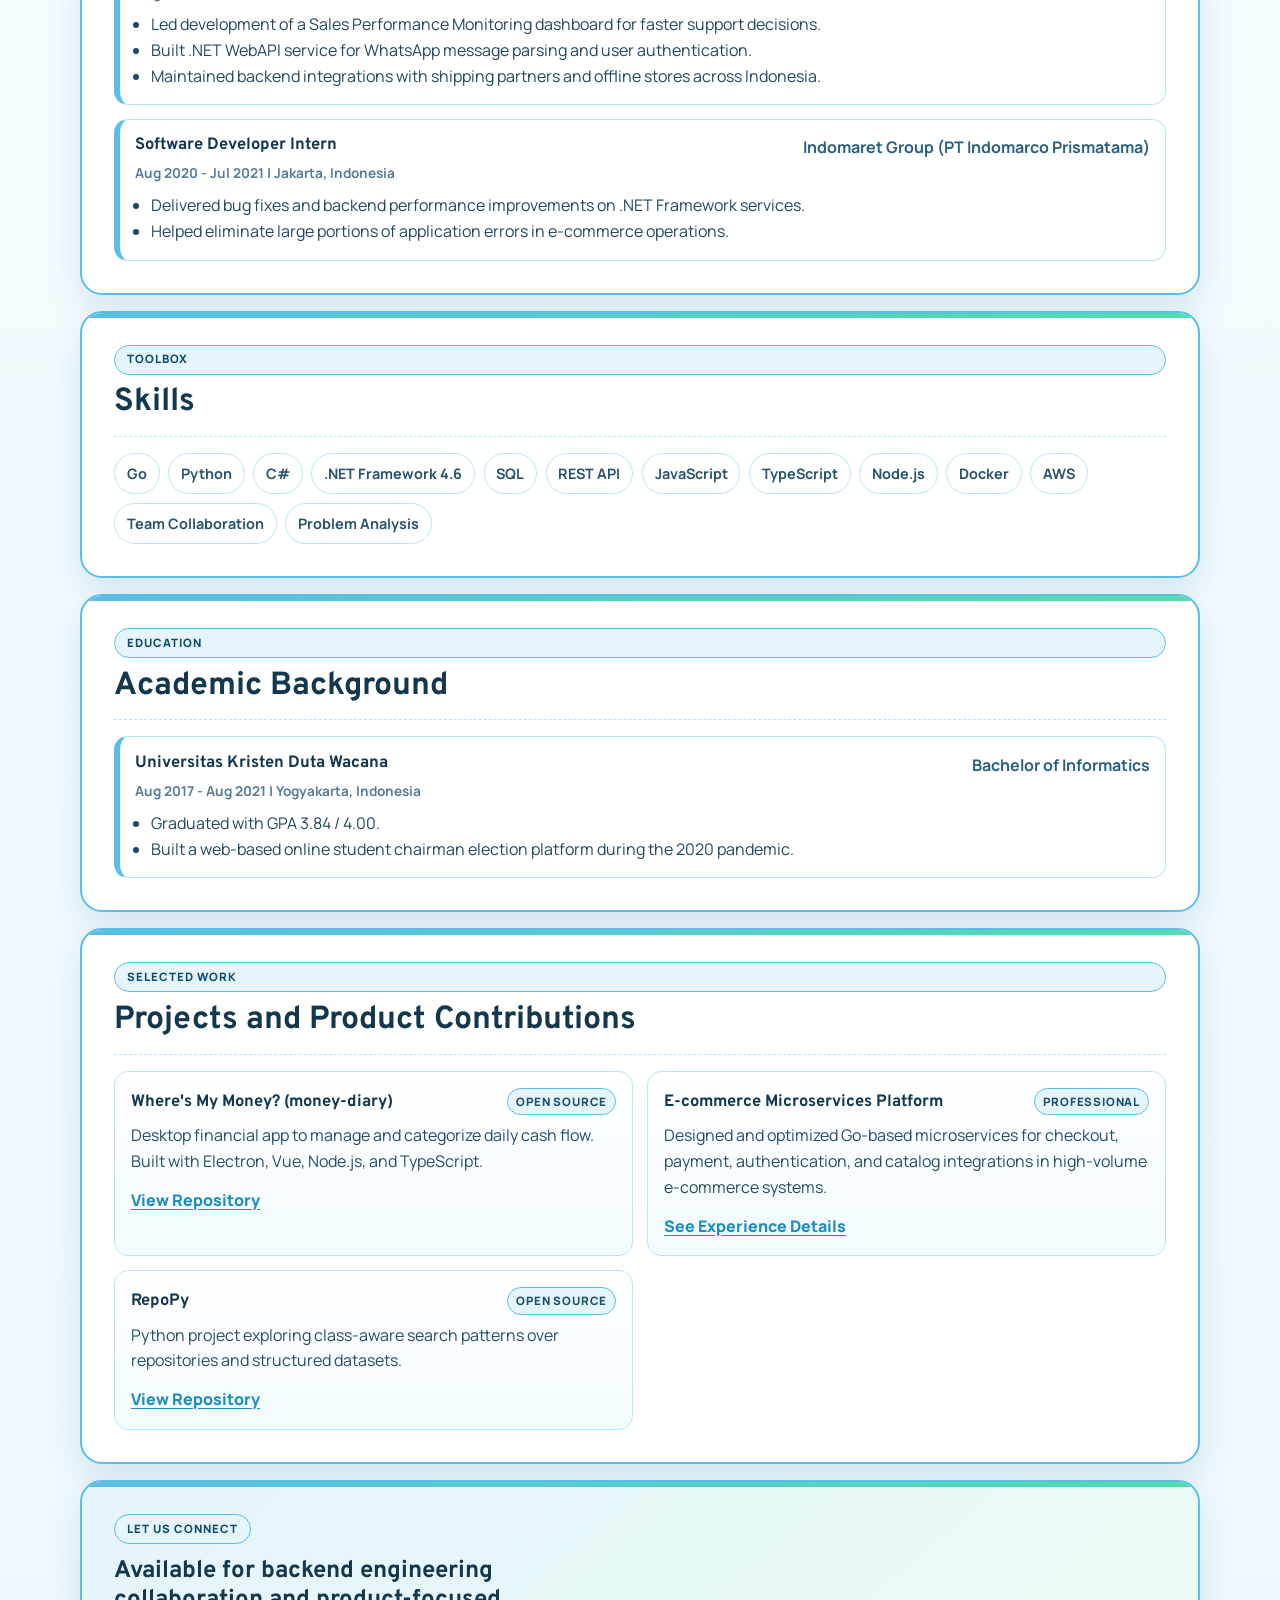
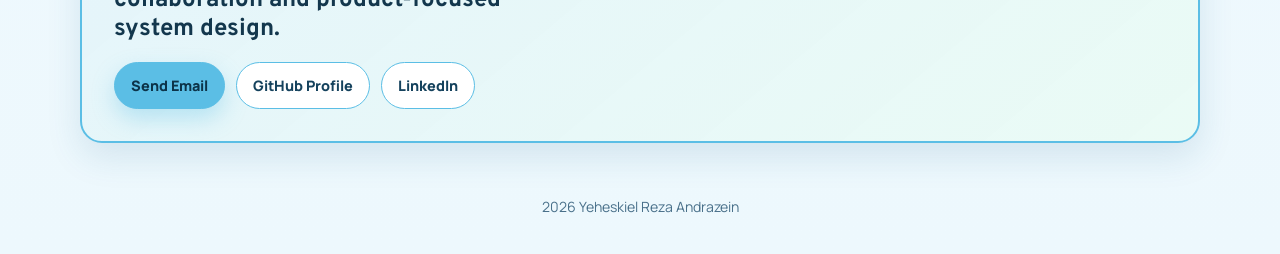
==== commit c9d64840: "update content" ====
--- a/index.html
+++ b/index.html
@@ -12,7 +12,7 @@
     <link rel="preconnect" href="https://fonts.googleapis.com" />
     <link rel="preconnect" href="https://fonts.gstatic.com" crossorigin />
     <link
-      href="https://fonts.googleapis.com/css2?family=Manrope:wght@400;500;700;800&amp;family=Sora:wght@500;700;800&amp;display=swap"
+      href="https://fonts.googleapis.com/css2?family=Manrope:wght@400;500;700;800&amp;family=Overpass:wght@600;700;800&amp;family=Sora:wght@500;700;800&amp;display=swap"
       rel="stylesheet"
     />
     <link rel="stylesheet" href="./styles.css" />
@@ -32,10 +32,10 @@
     </header>
 
     <main id="home" class="page-wrap">
-      <section class="hero reveal" style="--delay: 0.05s">
+      <section class="hero reveal" id="about" style="--delay: 0.05s">
         <p class="eyebrow">Backend Software Developer</p>
         <h1>Building reliable e-commerce services that scale with real business growth.</h1>
-        <p class="lead" id="about">
+        <p class="lead">
           I am Yeheskiel Reza Andrazein, a backend engineer based in Bali, Indonesia. I work across Go, Python, C#, JavaScript,
           and SQL to ship production systems that are fast, secure, and easier to operate.
         </p>
--- a/styles.css
+++ b/styles.css
@@ -1,17 +1,18 @@
 :root {
-  --bg: #f4f8f4;
-  --bg-soft: #e6efe8;
-  --surface: rgba(255, 255, 255, 0.84);
-  --surface-strong: #ffffff;
-  --ink: #182720;
-  --ink-soft: #2a3d34;
-  --line: #ceded3;
-  --accent: #0c8a68;
-  --accent-dark: #0a6f54;
-  --accent-warm: #e7962e;
-  --radius-lg: 24px;
-  --radius-md: 16px;
-  --shadow: 0 14px 36px rgba(21, 50, 40, 0.08);
+  --bg: #f4fbff;
+  --bg-soft: #eaf7fd;
+  --surface: #ffffff;
+  --ink: #173d55;
+  --ink-soft: #416a83;
+  --line: #5bbee5;
+  --line-soft: #b9e5f5;
+  --accent: #5bbee5;
+  --accent-dark: #399dc8;
+  --accent-mint: #52ddae;
+  --accent-soft: #e6f5fc;
+  --radius-lg: 22px;
+  --radius-md: 14px;
+  --shadow: 0 14px 34px rgba(31, 104, 140, 0.13);
   --max: 1120px;
 }
 
@@ -25,14 +26,14 @@
 
 body {
   margin: 0;
-  font-family: "Manrope", "Segoe UI", sans-serif;
-  background:
-    linear-gradient(170deg, #f9fcfa 0%, var(--bg) 44%, #e8efe8 100%),
-    radial-gradient(circle at 20% 8%, rgba(12, 138, 104, 0.18), transparent 35%),
-    radial-gradient(circle at 86% 30%, rgba(231, 150, 46, 0.18), transparent 32%);
+  font-family: "Manrope", "Noto Sans", "Segoe UI", sans-serif;
   color: var(--ink);
   min-height: 100vh;
   line-height: 1.6;
+  background:
+    radial-gradient(circle at 8% -8%, rgba(91, 190, 229, 0.22), transparent 30%),
+    radial-gradient(circle at 88% 0%, rgba(82, 221, 174, 0.18), transparent 28%),
+    linear-gradient(180deg, #fafdff 0%, var(--bg) 38%, #edf8fd 100%);
 }
 
 .bg-orb {
@@ -40,85 +41,126 @@
   z-index: -1;
   border-radius: 999px;
   pointer-events: none;
-  filter: blur(8px);
+  filter: blur(14px);
 }
 
 .bg-orb-a {
+  width: 320px;
+  height: 320px;
+  top: -100px;
+  left: -120px;
+  background: radial-gradient(circle, rgba(91, 190, 229, 0.4), rgba(91, 190, 229, 0));
+}
+
+.bg-orb-b {
   width: 360px;
   height: 360px;
-  top: -90px;
-  left: -110px;
-  background: radial-gradient(circle, rgba(12, 138, 104, 0.32), rgba(12, 138, 104, 0));
-}
-
-.bg-orb-b {
-  width: 400px;
-  height: 400px;
-  bottom: -140px;
+  bottom: -130px;
   right: -100px;
-  background: radial-gradient(circle, rgba(231, 150, 46, 0.35), rgba(231, 150, 46, 0));
+  background: radial-gradient(circle, rgba(82, 221, 174, 0.3), rgba(82, 221, 174, 0));
 }
 
 .site-header {
   width: min(var(--max), calc(100% - 2.2rem));
-  margin: 1.1rem auto 0;
-  padding: 0.9rem 1rem;
-  border: 1px solid rgba(206, 222, 211, 0.9);
+  margin: 1rem auto 0;
+  padding: 0.78rem 1rem;
+  border: 2px solid var(--line);
   border-radius: 14px;
-  background: rgba(255, 255, 255, 0.78);
+  background: rgba(255, 255, 255, 0.9);
   display: flex;
   align-items: center;
   justify-content: space-between;
   position: sticky;
-  top: 0.8rem;
+  top: 0.7rem;
+  z-index: 10;
   backdrop-filter: blur(8px);
-  z-index: 10;
+  box-shadow: 0 8px 20px rgba(34, 124, 166, 0.14);
+  transition:
+    width 0.24s ease,
+    margin 0.24s ease,
+    border-radius 0.24s ease,
+    background-color 0.24s ease,
+    border-color 0.24s ease,
+    box-shadow 0.24s ease,
+    backdrop-filter 0.24s ease,
+    top 0.24s ease;
+}
+
+.site-header.is-stuck {
+  width: 100%;
+  margin: 0;
+  top: 0;
+  border-radius: 0;
+  border-left: 0;
+  border-right: 0;
+  background: rgba(248, 252, 254, 0.62);
+  backdrop-filter: blur(16px) saturate(150%);
+  box-shadow: 0 10px 26px rgba(17, 77, 105, 0.18);
 }
 
 .brand {
   text-decoration: none;
-  color: var(--ink);
-  font-family: "Sora", sans-serif;
-  font-weight: 700;
+  color: #13374d;
+  font-family: "Overpass", "Sora", sans-serif;
+  font-weight: 800;
   font-size: 0.92rem;
-  letter-spacing: 0.01em;
+  letter-spacing: 0.04em;
+  text-transform: uppercase;
 }
 
 .top-nav {
   display: flex;
-  gap: 0.9rem;
+  gap: 0.45rem;
+  align-items: center;
 }
 
 .top-nav a {
-  color: var(--ink-soft);
+  color: #1f526c;
   text-decoration: none;
-  font-size: 0.92rem;
-  font-weight: 700;
+  font-size: 0.78rem;
+  font-weight: 800;
+  letter-spacing: 0.09em;
+  text-transform: uppercase;
+  border: 1px solid transparent;
+  border-radius: 999px;
+  padding: 0.38rem 0.6rem;
 }
 
 .top-nav a:hover {
-  color: var(--accent-dark);
+  border-color: var(--line);
+  background: var(--accent-soft);
 }
 
 .page-wrap {
   width: min(var(--max), calc(100% - 2.2rem));
-  margin: 1.2rem auto 3.5rem;
+  margin: 1rem auto 3.3rem;
   display: grid;
-  gap: 1.1rem;
+  gap: 1rem;
 }
 
 .hero,
 .section,
 .impact {
-  border: 1px solid rgba(206, 222, 211, 0.9);
+  position: relative;
+  border: 2px solid var(--line);
   border-radius: var(--radius-lg);
   background: var(--surface);
-  backdrop-filter: blur(6px);
   box-shadow: var(--shadow);
+  overflow: hidden;
+}
+
+.hero::before,
+.section::before,
+.impact::before {
+  content: "";
+  position: absolute;
+  inset: 0 0 auto;
+  height: 5px;
+  background: linear-gradient(90deg, var(--accent), var(--accent-mint));
 }
 
 .hero {
-  padding: clamp(1.4rem, 2.9vw, 2.8rem);
+  padding: clamp(1.3rem, 2.9vw, 2.6rem);
 }
 
 .eyebrow {
@@ -126,52 +168,52 @@
   display: inline-flex;
   align-items: center;
   gap: 0.45rem;
-  padding: 0.26rem 0.72rem;
-  border: 1px solid rgba(12, 138, 104, 0.35);
+  padding: 0.3rem 0.72rem;
+  border: 1px solid var(--line);
   border-radius: 999px;
-  color: var(--accent-dark);
-  font-weight: 800;
-  font-size: 0.75rem;
+  color: #0e4d6f;
+  font-weight: 800;
+  font-size: 0.72rem;
   text-transform: uppercase;
-  letter-spacing: 0.08em;
-  background: rgba(12, 138, 104, 0.08);
+  letter-spacing: 0.09em;
+  background: var(--accent-soft);
 }
 
 h1,
 h2,
 h3 {
-  font-family: "Sora", sans-serif;
-  color: #102118;
+  font-family: "Overpass", "Sora", sans-serif;
+  color: #13374d;
   margin: 0;
   line-height: 1.2;
 }
 
 h1 {
-  margin-top: 0.92rem;
-  font-size: clamp(1.8rem, 3.6vw, 3.2rem);
-  max-width: 19ch;
+  margin-top: 0.95rem;
+  font-size: clamp(1.9rem, 3.9vw, 3.25rem);
+  max-width: 18ch;
 }
 
 .lead {
-  font-size: clamp(1.03rem, 1.3vw, 1.16rem);
+  font-size: clamp(1.03rem, 1.4vw, 1.14rem);
   max-width: 72ch;
-  margin: 1rem 0 0;
-  color: #1f3128;
+  margin: 0.95rem 0 0;
+  color: #28536d;
 }
 
 .cta-row {
-  margin-top: 1.2rem;
+  margin-top: 1.15rem;
   display: flex;
   flex-wrap: wrap;
-  gap: 0.72rem;
+  gap: 0.68rem;
 }
 
 .btn {
   text-decoration: none;
   font-weight: 800;
-  font-size: 0.91rem;
+  font-size: 0.9rem;
   border-radius: 999px;
-  padding: 0.72rem 1rem;
+  padding: 0.7rem 1rem;
   display: inline-flex;
   align-items: center;
   justify-content: center;
@@ -179,59 +221,62 @@
 }
 
 .btn-primary {
-  background: linear-gradient(140deg, var(--accent), #0fa076);
+  background: var(--accent);
+  color: #0c3348;
+  border-color: var(--accent);
+  box-shadow: 0 10px 22px rgba(91, 190, 229, 0.34);
+}
+
+.btn-primary:hover {
+  background: var(--accent-dark);
+  border-color: var(--accent-dark);
   color: #fff;
-  box-shadow: 0 10px 22px rgba(12, 138, 104, 0.28);
-}
-
-.btn-primary:hover {
-  background: linear-gradient(140deg, #0b775b, var(--accent));
 }
 
 .btn-secondary {
-  color: #153c2c;
+  color: #15425d;
   border-color: var(--line);
-  background: rgba(255, 255, 255, 0.72);
+  background: #fff;
 }
 
 .btn-secondary:hover {
-  border-color: #acc8b8;
+  background: var(--accent-soft);
 }
 
 .meta-list {
   list-style: none;
   padding: 0;
-  margin: 1.3rem 0 0;
+  margin: 1.2rem 0 0;
   display: grid;
-  grid-template-columns: repeat(2, minmax(0, 1fr));
-  gap: 0.85rem;
+  grid-template-columns: repeat(3, minmax(0, 1fr));
+  gap: 0.75rem;
 }
 
 .meta-list li {
   margin: 0;
-  padding: 0.85rem 0.95rem;
-  border: 1px solid var(--line);
-  border-radius: 13px;
-  background: rgba(255, 255, 255, 0.66);
+  padding: 0.8rem 0.92rem;
+  border: 1px solid var(--line-soft);
+  border-radius: 12px;
+  background: linear-gradient(180deg, #fff, #f5fcff);
 }
 
 .meta-list span {
   display: block;
-  font-size: 0.75rem;
+  font-size: 0.73rem;
   text-transform: uppercase;
   letter-spacing: 0.08em;
-  color: #4d6a5d;
+  color: #4e7892;
   font-weight: 800;
 }
 
 .meta-list a,
 .meta-list p {
-  margin: 0.32rem 0 0;
-  color: #173226;
+  margin: 0.33rem 0 0;
+  color: #153d57;
   word-break: break-word;
   text-decoration: none;
   font-weight: 700;
-  font-size: 0.95rem;
+  font-size: 0.94rem;
 }
 
 .impact {
@@ -242,96 +287,99 @@
 }
 
 .impact-card {
-  background: var(--surface-strong);
-  border: 1px solid var(--line);
+  background: #fff;
+  border: 1px solid var(--line-soft);
   border-radius: var(--radius-md);
   padding: 1rem;
 }
 
 .impact-card h2 {
-  margin-bottom: 0.35rem;
-  color: var(--accent-dark);
-  font-size: clamp(1.45rem, 2.5vw, 2rem);
+  margin-bottom: 0.34rem;
+  color: #1f90be;
+  font-size: clamp(1.42rem, 2.4vw, 2rem);
 }
 
 .impact-card p {
   margin: 0;
-  color: #2a463a;
-  font-size: 0.95rem;
+  color: #2f5a72;
+  font-size: 0.94rem;
 }
 
 .section {
-  padding: clamp(1.2rem, 2.5vw, 2.3rem);
+  padding: clamp(1.2rem, 2.5vw, 2.2rem);
 }
 
 .section-head {
   display: flex;
   flex-direction: column;
-  gap: 0.6rem;
+  gap: 0.55rem;
   margin-bottom: 1rem;
+  padding-bottom: 0.9rem;
+  border-bottom: 1px dashed var(--line-soft);
 }
 
 .section-head h2 {
-  font-size: clamp(1.45rem, 2.6vw, 2.25rem);
+  font-size: clamp(1.45rem, 2.5vw, 2.22rem);
 }
 
 .timeline {
   display: grid;
-  gap: 0.85rem;
+  gap: 0.82rem;
 }
 
 .timeline-item {
-  border: 1px solid var(--line);
+  border: 1px solid var(--line-soft);
+  border-left: 6px solid var(--accent);
   border-radius: var(--radius-md);
-  padding: 1rem;
-  background: rgba(255, 255, 255, 0.82);
+  padding: 0.95rem;
+  background: #fff;
 }
 
 .timeline-top {
   display: flex;
   justify-content: space-between;
   align-items: flex-start;
-  gap: 0.8rem;
+  gap: 0.78rem;
 }
 
 .timeline-top h3 {
-  font-size: 1.04rem;
+  font-size: 1.03rem;
 }
 
 .timeline-top p {
   margin: 0;
-  color: #28513f;
+  color: #2a5f7f;
   font-weight: 700;
   text-align: right;
 }
 
 .time {
-  margin: 0.24rem 0 0.5rem;
-  font-size: 0.86rem;
-  color: #4f675c;
+  margin: 0.2rem 0 0.5rem;
+  font-size: 0.85rem;
+  color: #577c95;
   font-weight: 700;
 }
 
 .timeline-item ul {
   margin: 0;
   padding-left: 1rem;
-  color: #1d3429;
+  color: #214860;
 }
 
 .chips-grid {
   display: flex;
   flex-wrap: wrap;
-  gap: 0.55rem;
+  gap: 0.53rem;
 }
 
 .chips-grid p {
   margin: 0;
-  padding: 0.5rem 0.75rem;
+  padding: 0.5rem 0.74rem;
   border-radius: 999px;
   background: #fff;
-  border: 1px solid var(--line);
+  border: 1px solid var(--line-soft);
   font-weight: 700;
-  color: #244436;
+  color: #27536d;
   font-size: 0.9rem;
 }
 
@@ -342,17 +390,17 @@
 }
 
 .work-card {
-  border: 1px solid var(--line);
+  border: 1px solid var(--line-soft);
   border-radius: var(--radius-md);
   padding: 1rem;
-  background: linear-gradient(145deg, #ffffff 0%, rgba(244, 250, 246, 0.92) 100%);
+  background: linear-gradient(180deg, #fff 0%, #f2fbff 100%);
 }
 
 .work-head {
   display: flex;
   align-items: center;
   justify-content: space-between;
-  gap: 0.75rem;
+  gap: 0.74rem;
 }
 
 .work-head h3 {
@@ -365,45 +413,45 @@
   font-weight: 800;
   text-transform: uppercase;
   letter-spacing: 0.07em;
-  color: #315848;
-  border: 1px solid #c2d5c8;
-  background: #f2f8f3;
+  color: #1b4e6a;
+  border: 1px solid var(--line);
+  background: var(--accent-soft);
   padding: 0.22rem 0.5rem;
   border-radius: 999px;
 }
 
 .work-card p {
-  margin: 0.52rem 0 0.85rem;
-  color: #274336;
+  margin: 0.5rem 0 0.85rem;
+  color: #264d65;
 }
 
 .work-card a {
-  color: var(--accent-dark);
+  color: #1d8dbc;
   font-weight: 800;
   text-underline-offset: 0.2em;
 }
 
 .contact {
-  background: linear-gradient(140deg, rgba(12, 138, 104, 0.1), rgba(231, 150, 46, 0.1)), #fff;
+  background: linear-gradient(140deg, rgba(91, 190, 229, 0.16), rgba(82, 221, 174, 0.12)), #fff;
 }
 
 .contact h2 {
-  margin-top: 0.85rem;
-  max-width: 26ch;
+  margin-top: 0.82rem;
+  max-width: 27ch;
 }
 
 .site-footer {
   width: min(var(--max), calc(100% - 2.2rem));
   margin: 0 auto 2.2rem;
   text-align: center;
-  color: #3f5b4f;
-  font-size: 0.9rem;
+  color: #49708a;
+  font-size: 0.88rem;
 }
 
 .reveal {
   opacity: 0;
   transform: translateY(14px);
-  transition: opacity 0.7s ease, transform 0.7s ease;
+  transition: opacity 0.68s ease, transform 0.68s ease;
   transition-delay: var(--delay, 0s);
 }
 
@@ -412,7 +460,7 @@
   transform: translateY(0);
 }
 
-@media (max-width: 960px) {
+@media (max-width: 980px) {
   .impact {
     grid-template-columns: repeat(2, minmax(0, 1fr));
   }
@@ -431,6 +479,15 @@
     gap: 0.65rem;
   }
 
+  .site-header.is-stuck {
+    width: min(var(--max), calc(100% - 2.2rem));
+    margin: 0.7rem auto 0;
+    border-left: 2px solid var(--line);
+    border-right: 2px solid var(--line);
+    border-radius: 14px;
+    backdrop-filter: blur(8px);
+  }
+
   .top-nav {
     flex-wrap: wrap;
   }
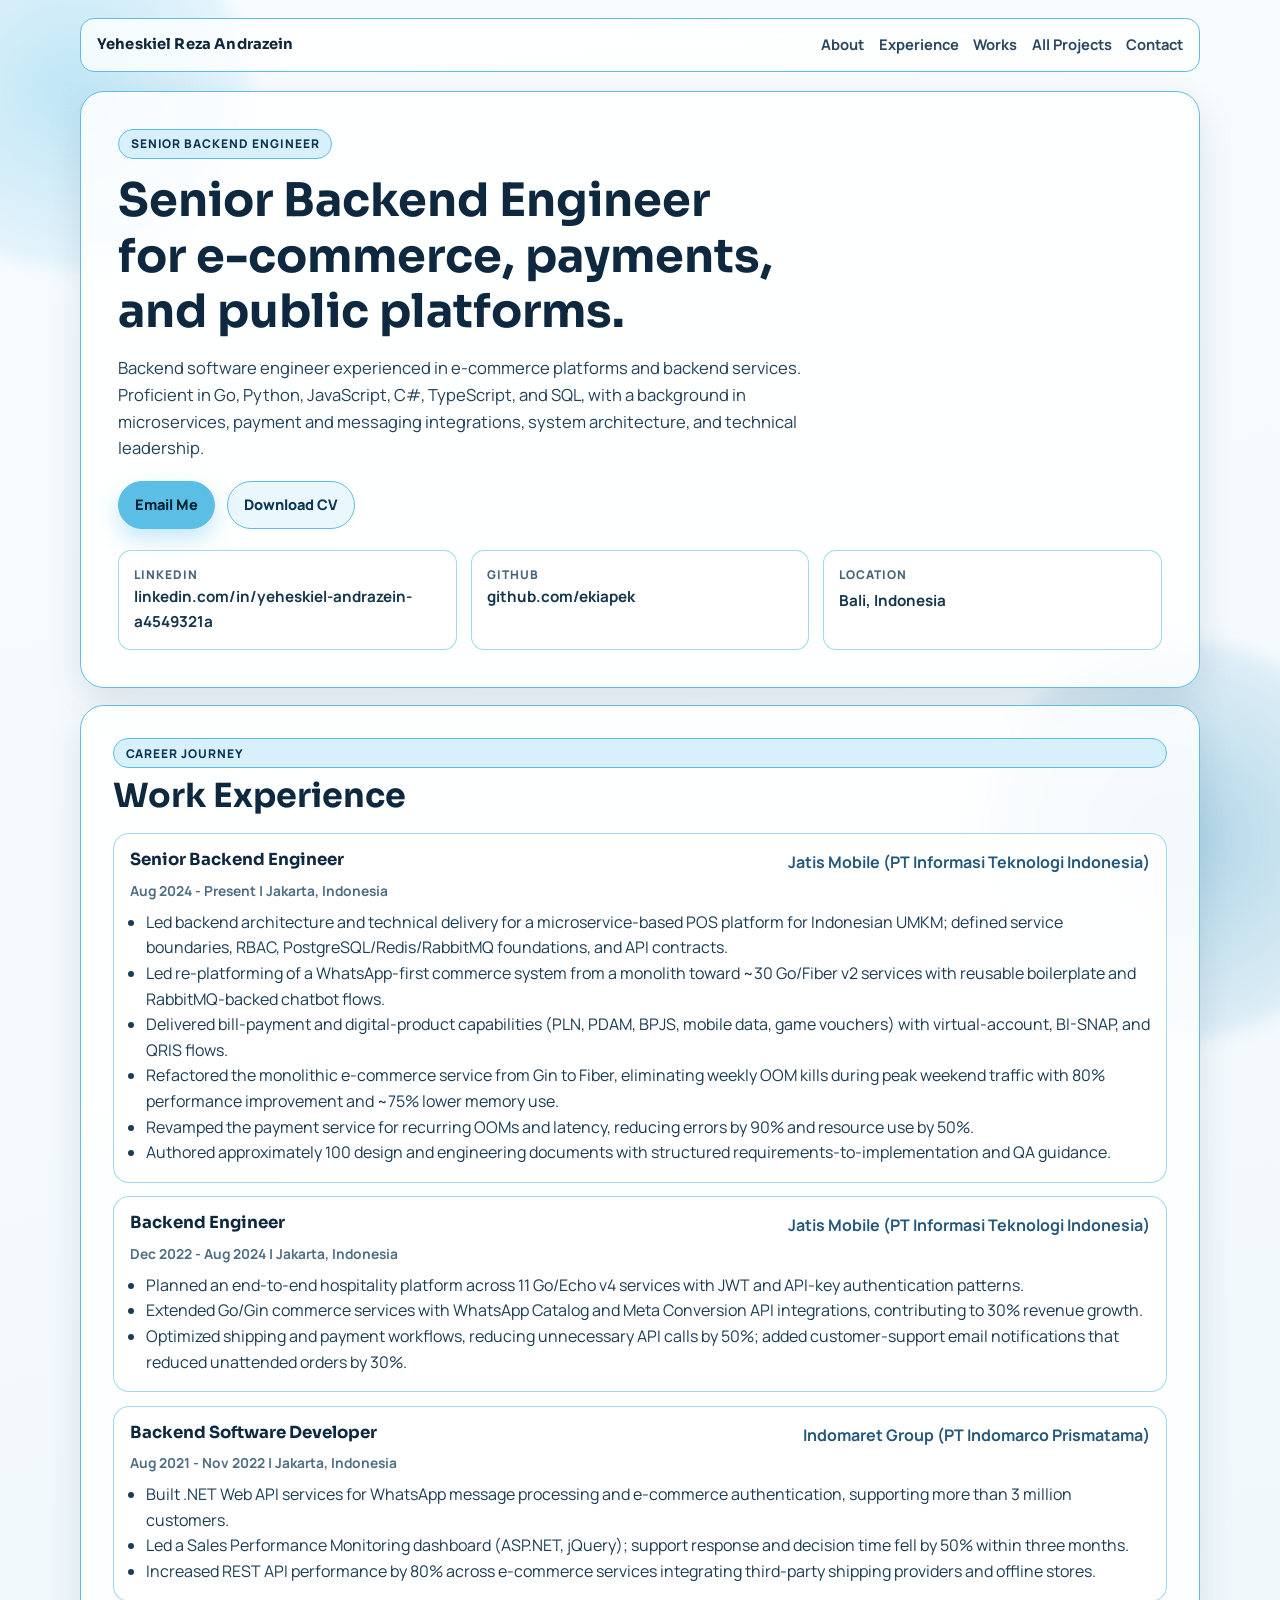
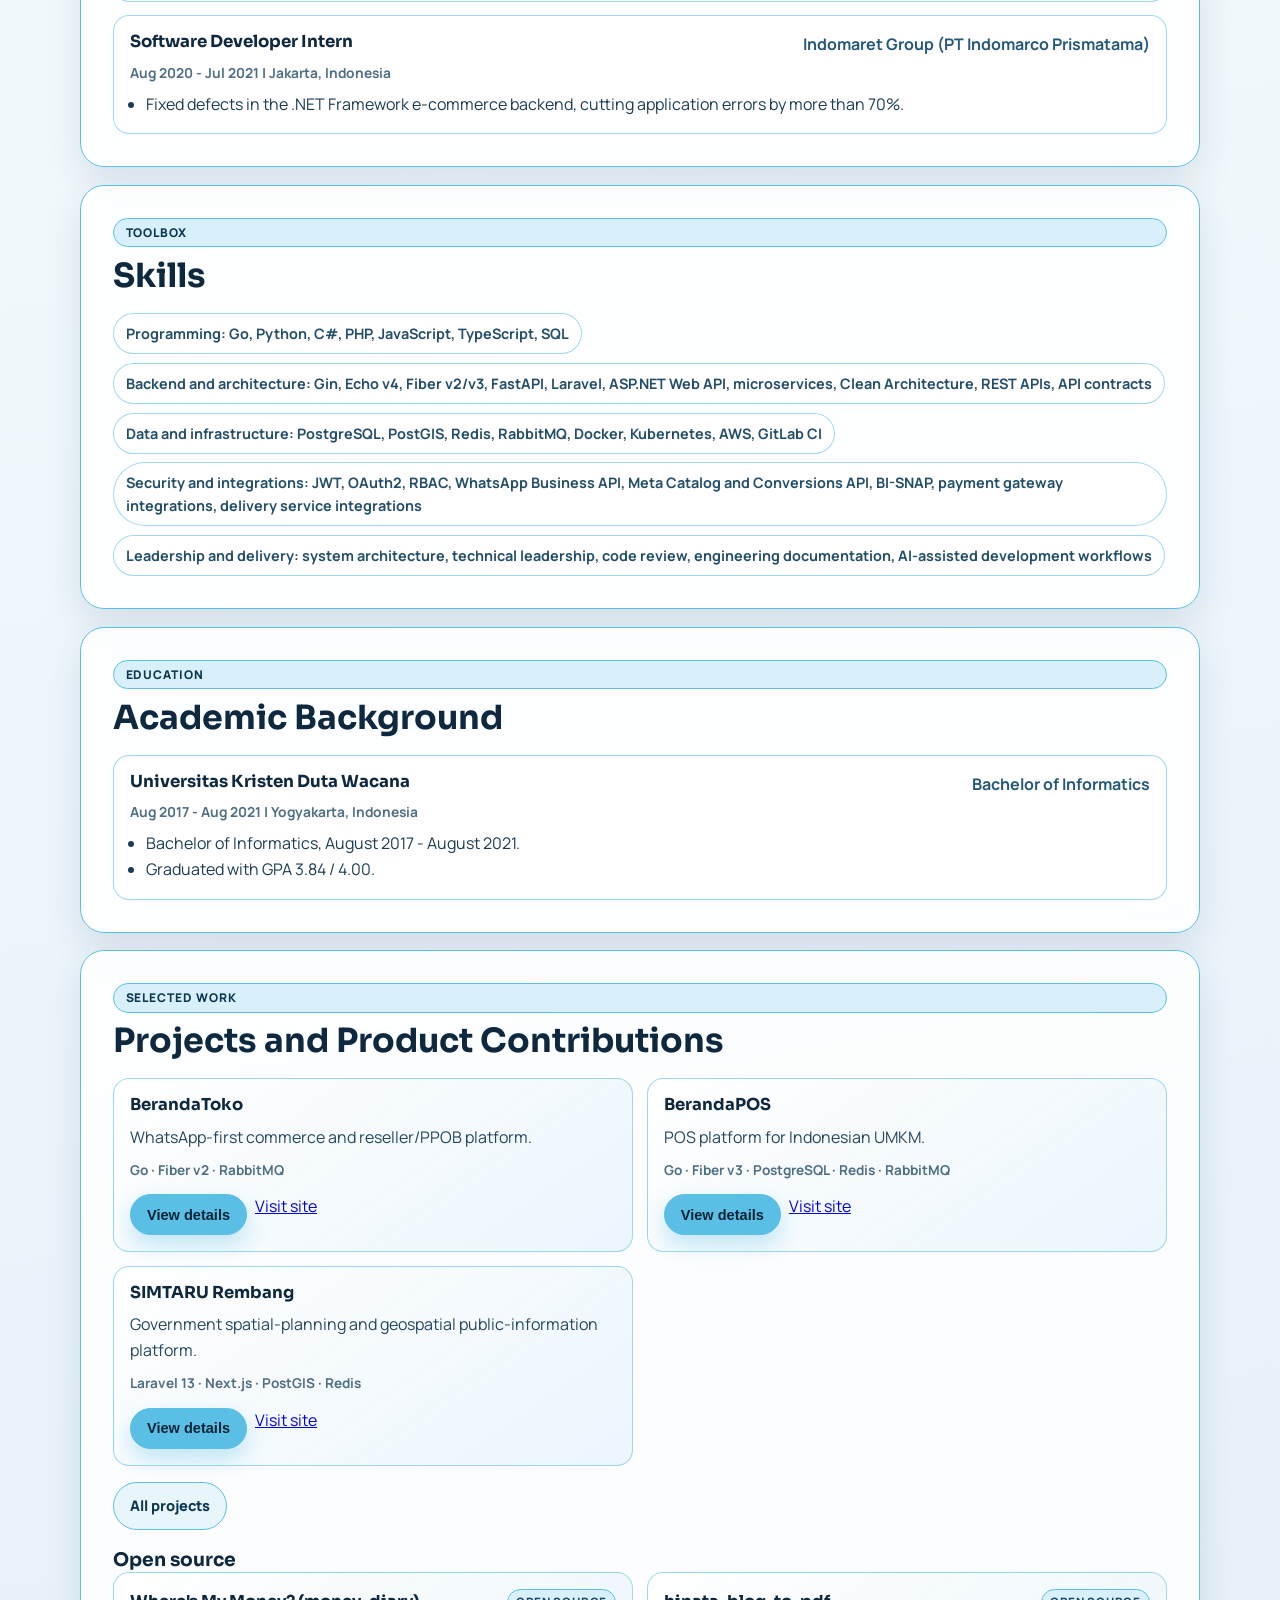
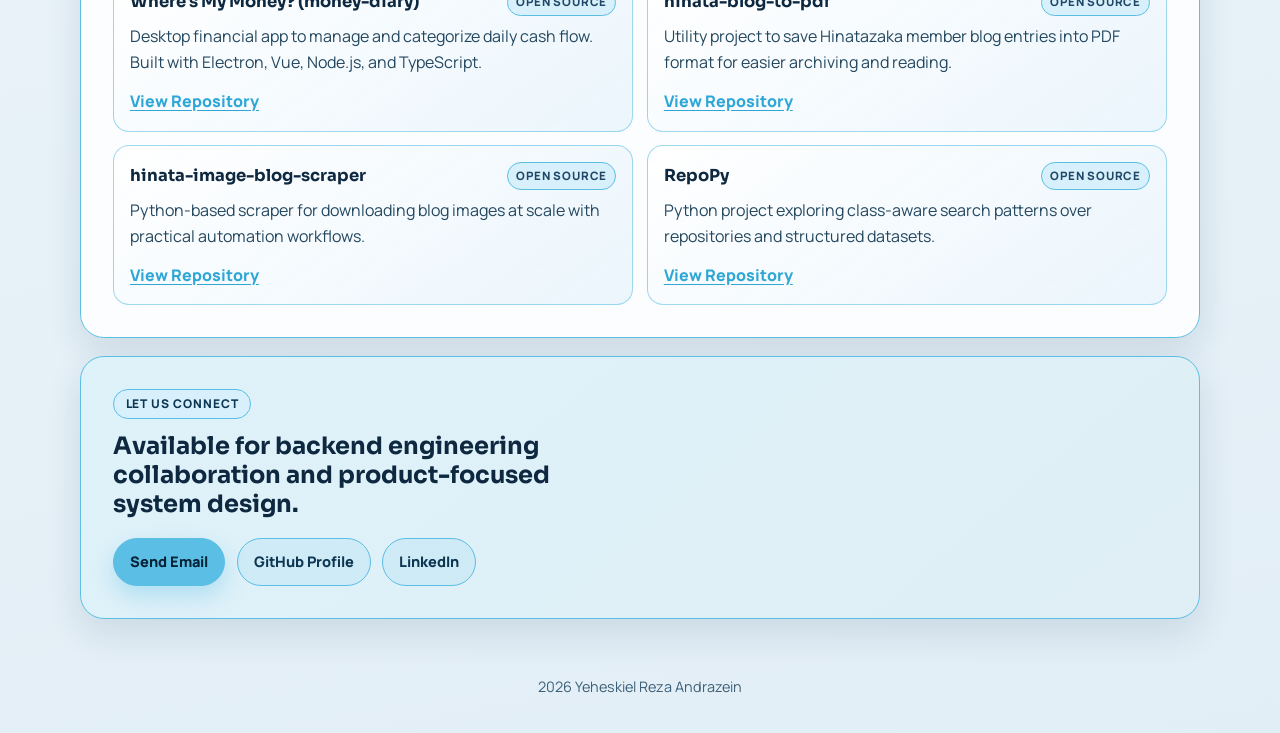
==== commit 57876b8d: "Update portfolio: CV-aligned content, project case studies, shared modal Rewrite hero summary/experi" ====
--- a/index.html
+++ b/index.html
@@ -12,7 +12,7 @@
     <link rel="preconnect" href="https://fonts.googleapis.com" />
     <link rel="preconnect" href="https://fonts.gstatic.com" crossorigin />
     <link
-      href="https://fonts.googleapis.com/css2?family=Manrope:wght@400;500;700;800&amp;family=Overpass:wght@600;700;800&amp;family=Sora:wght@500;700;800&amp;display=swap"
+      href="https://fonts.googleapis.com/css2?family=Manrope:wght@400;500;700;800&amp;family=Sora:wght@500;700;800&amp;display=swap"
       rel="stylesheet"
     />
     <link rel="stylesheet" href="./styles.css" />
@@ -27,21 +27,23 @@
         <a href="#about">About</a>
         <a href="#experience">Experience</a>
         <a href="#works">Works</a>
+        <a href="./projects.html">All Projects</a>
         <a href="#contact">Contact</a>
       </nav>
     </header>
 
     <main id="home" class="page-wrap">
-      <section class="hero reveal" id="about" style="--delay: 0.05s">
-        <p class="eyebrow">Backend Software Developer</p>
-        <h1>Building reliable e-commerce services that scale with real business growth.</h1>
-        <p class="lead">
-          I am Yeheskiel Reza Andrazein, a backend engineer based in Bali, Indonesia. I work across Go, Python, C#, JavaScript,
-          and SQL to ship production systems that are fast, secure, and easier to operate.
+      <section class="hero reveal" style="--delay: 0.05s">
+        <p class="eyebrow">Senior Backend Engineer</p>
+        <h1>Senior Backend Engineer for e-commerce, payments, and public platforms.</h1>
+        <p class="lead" id="about">
+          Backend software engineer experienced in e-commerce platforms and backend services. Proficient in Go, Python,
+          JavaScript, C#, TypeScript, and SQL, with a background in microservices, payment and messaging integrations,
+          system architecture, and technical leadership.
         </p>
         <div class="cta-row">
           <a class="btn btn-primary" href="mailto:eki_yeheskiel@hotmail.co.id">Email Me</a>
-          <a class="btn btn-secondary" href="./CV - Yeheskiel Reza Andrazein.pdf">Download CV</a>
+          <a class="btn btn-secondary" href="./CV%20-%20Yeheskiel%20Reza%20Andrazein.pdf">Download CV</a>
         </div>
         <ul class="meta-list">
           <li><span>LinkedIn</span><a href="https://linkedin.com/in/yeheskiel-andrazein-a4549321a" target="_blank" rel="noreferrer">linkedin.com/in/yeheskiel-andrazein-a4549321a</a></li>
@@ -50,25 +52,6 @@
         </ul>
       </section>
 
-      <section class="impact reveal" style="--delay: 0.1s" aria-label="Impact highlights">
-        <article class="impact-card">
-          <h2>90%</h2>
-          <p>Lowered application errors in payment services by improving reliability and resource usage.</p>
-        </article>
-        <article class="impact-card">
-          <h2>80%</h2>
-          <p>Built microservices that ran faster while cutting memory usage for e-commerce workloads.</p>
-        </article>
-        <article class="impact-card">
-          <h2>3M+</h2>
-          <p>Helped maintain services supporting authentication and operations for millions of users.</p>
-        </article>
-        <article class="impact-card">
-          <h2>30%</h2>
-          <p>Contributed to revenue growth through catalog and conversion API integrations.</p>
-        </article>
-      </section>
-
       <section id="experience" class="section reveal" style="--delay: 0.15s">
         <div class="section-head">
           <p class="eyebrow">Career Journey</p>
@@ -83,10 +66,12 @@
             </div>
             <p class="time">Aug 2024 - Present | Jakarta, Indonesia</p>
             <ul>
-              <li>Designed and implemented RESTful microservices with Go and Echo, improving speed and efficiency.</li>
-              <li>Architected JWT authentication with API Gateway integration, strengthening security posture.</li>
-              <li>Improved payment service performance and reduced operational errors significantly.</li>
-              <li>Led backend development and standardized internal documentation for the team.</li>
+              <li>Led backend architecture and technical delivery for a microservice-based POS platform for Indonesian UMKM; defined service boundaries, RBAC, PostgreSQL/Redis/RabbitMQ foundations, and API contracts.</li>
+              <li>Led re-platforming of a WhatsApp-first commerce system from a monolith toward ~30 Go/Fiber v2 services with reusable boilerplate and RabbitMQ-backed chatbot flows.</li>
+              <li>Delivered bill-payment and digital-product capabilities (PLN, PDAM, BPJS, mobile data, game vouchers) with virtual-account, BI-SNAP, and QRIS flows.</li>
+              <li>Refactored the monolithic e-commerce service from Gin to Fiber, eliminating weekly OOM kills during peak weekend traffic with 80% performance improvement and ~75% lower memory use.</li>
+              <li>Revamped the payment service for recurring OOMs and latency, reducing errors by 90% and resource use by 50%.</li>
+              <li>Authored approximately 100 design and engineering documents with structured requirements-to-implementation and QA guidance.</li>
             </ul>
           </article>
 
@@ -97,10 +82,9 @@
             </div>
             <p class="time">Dec 2022 - Aug 2024 | Jakarta, Indonesia</p>
             <ul>
-              <li>Developed core e-commerce backend services in Go with Gin framework.</li>
-              <li>Integrated WhatsApp Catalog and Meta Conversion API to improve product and sales flows.</li>
-              <li>Optimized shipping and payment flows, reducing unnecessary API calls.</li>
-              <li>Added email notification channel to reduce unattended orders.</li>
+              <li>Planned an end-to-end hospitality platform across 11 Go/Echo v4 services with JWT and API-key authentication patterns.</li>
+              <li>Extended Go/Gin commerce services with WhatsApp Catalog and Meta Conversion API integrations, contributing to 30% revenue growth.</li>
+              <li>Optimized shipping and payment workflows, reducing unnecessary API calls by 50%; added customer-support email notifications that reduced unattended orders by 30%.</li>
             </ul>
           </article>
 
@@ -111,9 +95,9 @@
             </div>
             <p class="time">Aug 2021 - Nov 2022 | Jakarta, Indonesia</p>
             <ul>
-              <li>Led development of a Sales Performance Monitoring dashboard for faster support decisions.</li>
-              <li>Built .NET WebAPI service for WhatsApp message parsing and user authentication.</li>
-              <li>Maintained backend integrations with shipping partners and offline stores across Indonesia.</li>
+              <li>Built .NET Web API services for WhatsApp message processing and e-commerce authentication, supporting more than 3 million customers.</li>
+              <li>Led a Sales Performance Monitoring dashboard (ASP.NET, jQuery); support response and decision time fell by 50% within three months.</li>
+              <li>Increased REST API performance by 80% across e-commerce services integrating third-party shipping providers and offline stores.</li>
             </ul>
           </article>
 
@@ -124,8 +108,7 @@
             </div>
             <p class="time">Aug 2020 - Jul 2021 | Jakarta, Indonesia</p>
             <ul>
-              <li>Delivered bug fixes and backend performance improvements on .NET Framework services.</li>
-              <li>Helped eliminate large portions of application errors in e-commerce operations.</li>
+              <li>Fixed defects in the .NET Framework e-commerce backend, cutting application errors by more than 70%.</li>
             </ul>
           </article>
         </div>
@@ -138,19 +121,11 @@
         </div>
 
         <div class="chips-grid" role="list" aria-label="Skills list">
-          <p role="listitem">Go</p>
-          <p role="listitem">Python</p>
-          <p role="listitem">C#</p>
-          <p role="listitem">.NET Framework 4.6</p>
-          <p role="listitem">SQL</p>
-          <p role="listitem">REST API</p>
-          <p role="listitem">JavaScript</p>
-          <p role="listitem">TypeScript</p>
-          <p role="listitem">Node.js</p>
-          <p role="listitem">Docker</p>
-          <p role="listitem">AWS</p>
-          <p role="listitem">Team Collaboration</p>
-          <p role="listitem">Problem Analysis</p>
+          <p role="listitem"><strong>Programming:</strong> Go, Python, C#, PHP, JavaScript, TypeScript, SQL</p>
+          <p role="listitem"><strong>Backend and architecture:</strong> Gin, Echo v4, Fiber v2/v3, FastAPI, Laravel, ASP.NET Web API, microservices, Clean Architecture, REST APIs, API contracts</p>
+          <p role="listitem"><strong>Data and infrastructure:</strong> PostgreSQL, PostGIS, Redis, RabbitMQ, Docker, Kubernetes, AWS, GitLab CI</p>
+          <p role="listitem"><strong>Security and integrations:</strong> JWT, OAuth2, RBAC, WhatsApp Business API, Meta Catalog and Conversions API, BI-SNAP, payment gateway integrations, delivery service integrations</p>
+          <p role="listitem"><strong>Leadership and delivery:</strong> system architecture, technical leadership, code review, engineering documentation, AI-assisted development workflows</p>
         </div>
       </section>
 
@@ -167,8 +142,8 @@
           </div>
           <p class="time">Aug 2017 - Aug 2021 | Yogyakarta, Indonesia</p>
           <ul>
+            <li>Bachelor of Informatics, August 2017 - August 2021.</li>
             <li>Graduated with GPA 3.84 / 4.00.</li>
-            <li>Built a web-based online student chairman election platform during the 2020 pandemic.</li>
           </ul>
         </article>
       </section>
@@ -179,6 +154,39 @@
           <h2>Projects and Product Contributions</h2>
         </div>
 
+        <div class="project-grid" id="featured-projects">
+          <article class="project-card">
+            <h3>BerandaToko</h3>
+            <p class="tagline">WhatsApp-first commerce and reseller/PPOB platform.</p>
+            <p class="meta">Go · Fiber v2 · RabbitMQ</p>
+            <div class="project-links">
+              <button type="button" class="btn btn-primary" data-project-id="berandatoko" aria-label="View details for BerandaToko">View details</button>
+              <a href="https://berandatoko.com/" target="_blank" rel="noreferrer">Visit site</a>
+            </div>
+          </article>
+          <article class="project-card">
+            <h3>BerandaPOS</h3>
+            <p class="tagline">POS platform for Indonesian UMKM.</p>
+            <p class="meta">Go · Fiber v3 · PostgreSQL · Redis · RabbitMQ</p>
+            <div class="project-links">
+              <button type="button" class="btn btn-primary" data-project-id="berandapos" aria-label="View details for BerandaPOS">View details</button>
+              <a href="https://pos.berandatoko.com/" target="_blank" rel="noreferrer">Visit site</a>
+            </div>
+          </article>
+          <article class="project-card">
+            <h3>SIMTARU Rembang</h3>
+            <p class="tagline">Government spatial-planning and geospatial public-information platform.</p>
+            <p class="meta">Laravel 13 · Next.js · PostGIS · Redis</p>
+            <div class="project-links">
+              <button type="button" class="btn btn-primary" data-project-id="simtaru-rembang" aria-label="View details for SIMTARU Rembang">View details</button>
+              <a href="https://simtaru.rembangkab.go.id/" target="_blank" rel="noreferrer">Visit site</a>
+            </div>
+          </article>
+        </div>
+        <div class="all-projects-row">
+          <a class="btn btn-secondary" href="./projects.html">All projects</a>
+        </div>
+        <h3 style="margin-top:1.2rem">Open source</h3>
         <div class="works-grid">
           <article class="work-card">
             <div class="work-head">
@@ -193,13 +201,24 @@
 
           <article class="work-card">
             <div class="work-head">
-              <h3>E-commerce Microservices Platform</h3>
-              <span>Professional</span>
-            </div>
-            <p>
-              Designed and optimized Go-based microservices for checkout, payment, authentication, and catalog integrations in high-volume e-commerce systems.
-            </p>
-            <a href="#experience">See Experience Details</a>
+              <h3>hinata-blog-to-pdf</h3>
+              <span>Open Source</span>
+            </div>
+            <p>
+              Utility project to save Hinatazaka member blog entries into PDF format for easier archiving and reading.
+            </p>
+            <a href="https://github.com/ekiapek/hinata-blog-to-pdf" target="_blank" rel="noreferrer">View Repository</a>
+          </article>
+
+          <article class="work-card">
+            <div class="work-head">
+              <h3>hinata-image-blog-scraper</h3>
+              <span>Open Source</span>
+            </div>
+            <p>
+              Python-based scraper for downloading blog images at scale with practical automation workflows.
+            </p>
+            <a href="https://github.com/ekiapek/hinata-image-blog-scraper" target="_blank" rel="noreferrer">View Repository</a>
           </article>
 
           <article class="work-card">
@@ -230,6 +249,8 @@
       <p><span id="year"></span> Yeheskiel Reza Andrazein</p>
     </footer>
 
+    <script src="./projects-data.js"></script>
+    <script src="./project-modal.js"></script>
     <script src="./script.js"></script>
   </body>
 </html>
--- a/styles.css
+++ b/styles.css
@@ -1,18 +1,19 @@
 :root {
-  --bg: #f4fbff;
-  --bg-soft: #eaf7fd;
-  --surface: #ffffff;
-  --ink: #173d55;
-  --ink-soft: #416a83;
+  --bg: #f1f8fc;
+  --bg-soft: #e5f2f9;
+  --surface: rgba(255, 255, 255, 0.84);
+  --surface-strong: #ffffff;
+  --ink: #10253a;
+  --ink-soft: #294760;
   --line: #5bbee5;
-  --line-soft: #b9e5f5;
+  --line-soft: rgba(91, 190, 229, 0.58);
   --accent: #5bbee5;
-  --accent-dark: #399dc8;
-  --accent-mint: #52ddae;
-  --accent-soft: #e6f5fc;
-  --radius-lg: 22px;
-  --radius-md: 14px;
-  --shadow: 0 14px 34px rgba(31, 104, 140, 0.13);
+  --accent-dark: #2ea7d6;
+  --accent-deep: #0c3652;
+  --accent-soft: #d7f0fb;
+  --radius-lg: 24px;
+  --radius-md: 16px;
+  --shadow: 0 14px 36px rgba(19, 60, 90, 0.12);
   --max: 1120px;
 }
 
@@ -26,14 +27,14 @@
 
 body {
   margin: 0;
-  font-family: "Manrope", "Noto Sans", "Segoe UI", sans-serif;
+  font-family: "Manrope", "Segoe UI", sans-serif;
+  background:
+    linear-gradient(170deg, #f8fcff 0%, var(--bg) 44%, #e2eef6 100%),
+    radial-gradient(circle at 20% 8%, rgba(91, 190, 229, 0.24), transparent 35%),
+    radial-gradient(circle at 86% 30%, rgba(32, 137, 186, 0.2), transparent 32%);
   color: var(--ink);
   min-height: 100vh;
   line-height: 1.6;
-  background:
-    radial-gradient(circle at 8% -8%, rgba(91, 190, 229, 0.22), transparent 30%),
-    radial-gradient(circle at 88% 0%, rgba(82, 221, 174, 0.18), transparent 28%),
-    linear-gradient(180deg, #fafdff 0%, var(--bg) 38%, #edf8fd 100%);
 }
 
 .bg-orb {
@@ -41,51 +42,42 @@
   z-index: -1;
   border-radius: 999px;
   pointer-events: none;
-  filter: blur(14px);
+  filter: blur(8px);
 }
 
 .bg-orb-a {
-  width: 320px;
-  height: 320px;
-  top: -100px;
-  left: -120px;
-  background: radial-gradient(circle, rgba(91, 190, 229, 0.4), rgba(91, 190, 229, 0));
-}
-
-.bg-orb-b {
   width: 360px;
   height: 360px;
-  bottom: -130px;
+  top: -90px;
+  left: -110px;
+  background: radial-gradient(circle, rgba(91, 190, 229, 0.36), rgba(91, 190, 229, 0));
+}
+
+.bg-orb-b {
+  width: 400px;
+  height: 400px;
+  bottom: -140px;
   right: -100px;
-  background: radial-gradient(circle, rgba(82, 221, 174, 0.3), rgba(82, 221, 174, 0));
+  background: radial-gradient(circle, rgba(32, 137, 186, 0.32), rgba(32, 137, 186, 0));
 }
 
 .site-header {
   width: min(var(--max), calc(100% - 2.2rem));
-  margin: 1rem auto 0;
-  padding: 0.78rem 1rem;
-  border: 2px solid var(--line);
+  margin: 1.1rem auto 0;
+  padding: 0.9rem 1rem;
+  border: 1px solid var(--line);
   border-radius: 14px;
-  background: rgba(255, 255, 255, 0.9);
+  background: rgba(255, 255, 255, 0.78);
   display: flex;
   align-items: center;
   justify-content: space-between;
   position: sticky;
-  top: 0.7rem;
+  top: 0.8rem;
+  backdrop-filter: blur(8px);
   z-index: 10;
-  backdrop-filter: blur(8px);
-  box-shadow: 0 8px 20px rgba(34, 124, 166, 0.14);
-  transition:
-    width 0.24s ease,
-    margin 0.24s ease,
-    border-radius 0.24s ease,
-    background-color 0.24s ease,
-    border-color 0.24s ease,
-    box-shadow 0.24s ease,
-    backdrop-filter 0.24s ease,
-    top 0.24s ease;
-}
-
+}
+
+/* Sticky scroll state — driven by syncHeaderStickyStyle() in script.js */
 .site-header.is-stuck {
   width: 100%;
   margin: 0;
@@ -93,74 +85,55 @@
   border-radius: 0;
   border-left: 0;
   border-right: 0;
-  background: rgba(248, 252, 254, 0.62);
+  background: rgba(248, 252, 254, 0.72);
   backdrop-filter: blur(16px) saturate(150%);
-  box-shadow: 0 10px 26px rgba(17, 77, 105, 0.18);
+  box-shadow: 0 10px 26px rgba(17, 77, 105, 0.16);
 }
 
 .brand {
   text-decoration: none;
-  color: #13374d;
-  font-family: "Overpass", "Sora", sans-serif;
-  font-weight: 800;
+  color: var(--ink);
+  font-family: "Sora", sans-serif;
+  font-weight: 700;
   font-size: 0.92rem;
-  letter-spacing: 0.04em;
-  text-transform: uppercase;
+  letter-spacing: 0.01em;
 }
 
 .top-nav {
   display: flex;
-  gap: 0.45rem;
-  align-items: center;
+  gap: 0.9rem;
 }
 
 .top-nav a {
-  color: #1f526c;
+  color: var(--ink-soft);
   text-decoration: none;
-  font-size: 0.78rem;
-  font-weight: 800;
-  letter-spacing: 0.09em;
-  text-transform: uppercase;
-  border: 1px solid transparent;
-  border-radius: 999px;
-  padding: 0.38rem 0.6rem;
+  font-size: 0.92rem;
+  font-weight: 700;
 }
 
 .top-nav a:hover {
-  border-color: var(--line);
-  background: var(--accent-soft);
+  color: var(--accent-dark);
 }
 
 .page-wrap {
   width: min(var(--max), calc(100% - 2.2rem));
-  margin: 1rem auto 3.3rem;
+  margin: 1.2rem auto 3.5rem;
   display: grid;
-  gap: 1rem;
+  gap: 1.1rem;
 }
 
 .hero,
 .section,
 .impact {
-  position: relative;
-  border: 2px solid var(--line);
+  border: 1px solid var(--line);
   border-radius: var(--radius-lg);
   background: var(--surface);
+  backdrop-filter: blur(6px);
   box-shadow: var(--shadow);
-  overflow: hidden;
-}
-
-.hero::before,
-.section::before,
-.impact::before {
-  content: "";
-  position: absolute;
-  inset: 0 0 auto;
-  height: 5px;
-  background: linear-gradient(90deg, var(--accent), var(--accent-mint));
 }
 
 .hero {
-  padding: clamp(1.3rem, 2.9vw, 2.6rem);
+  padding: clamp(1.4rem, 2.9vw, 2.8rem);
 }
 
 .eyebrow {
@@ -168,115 +141,115 @@
   display: inline-flex;
   align-items: center;
   gap: 0.45rem;
-  padding: 0.3rem 0.72rem;
+  padding: 0.26rem 0.72rem;
   border: 1px solid var(--line);
   border-radius: 999px;
-  color: #0e4d6f;
+  color: var(--accent-deep);
   font-weight: 800;
-  font-size: 0.72rem;
+  font-size: 0.75rem;
   text-transform: uppercase;
-  letter-spacing: 0.09em;
+  letter-spacing: 0.08em;
   background: var(--accent-soft);
 }
 
 h1,
 h2,
 h3 {
-  font-family: "Overpass", "Sora", sans-serif;
-  color: #13374d;
+  font-family: "Sora", sans-serif;
+  color: #0e2840;
   margin: 0;
   line-height: 1.2;
 }
 
 h1 {
-  margin-top: 0.95rem;
-  font-size: clamp(1.9rem, 3.9vw, 3.25rem);
-  max-width: 18ch;
+  margin-top: 0.92rem;
+  font-size: clamp(1.8rem, 3.6vw, 3.2rem);
+  max-width: 19ch;
 }
 
 .lead {
-  font-size: clamp(1.03rem, 1.4vw, 1.14rem);
+  font-size: clamp(1.03rem, 1.3vw, 1.16rem);
   max-width: 72ch;
-  margin: 0.95rem 0 0;
-  color: #28536d;
+  margin: 1rem 0 0;
+  color: #21425b;
 }
 
 .cta-row {
-  margin-top: 1.15rem;
+  margin-top: 1.2rem;
   display: flex;
   flex-wrap: wrap;
-  gap: 0.68rem;
+  gap: 0.72rem;
 }
 
 .btn {
   text-decoration: none;
   font-weight: 800;
-  font-size: 0.9rem;
+  font-size: 0.91rem;
   border-radius: 999px;
-  padding: 0.7rem 1rem;
+  padding: 0.72rem 1rem;
   display: inline-flex;
   align-items: center;
   justify-content: center;
-  border: 1px solid transparent;
+  border: 1px solid var(--line);
 }
 
 .btn-primary {
   background: var(--accent);
-  color: #0c3348;
+  color: #062235;
   border-color: var(--accent);
-  box-shadow: 0 10px 22px rgba(91, 190, 229, 0.34);
+  box-shadow: 0 10px 22px rgba(91, 190, 229, 0.36);
 }
 
 .btn-primary:hover {
   background: var(--accent-dark);
   border-color: var(--accent-dark);
-  color: #fff;
 }
 
 .btn-secondary {
-  color: #15425d;
+  color: var(--accent-deep);
   border-color: var(--line);
-  background: #fff;
+  background: rgba(91, 190, 229, 0.12);
 }
 
 .btn-secondary:hover {
-  background: var(--accent-soft);
+  border-color: var(--accent-dark);
+  background: rgba(91, 190, 229, 0.2);
 }
 
 .meta-list {
   list-style: none;
   padding: 0;
-  margin: 1.2rem 0 0;
+  margin: 1.3rem 0 0;
   display: grid;
   grid-template-columns: repeat(3, minmax(0, 1fr));
-  gap: 0.75rem;
+  gap: 0.85rem;
 }
 
 .meta-list li {
   margin: 0;
-  padding: 0.8rem 0.92rem;
+  padding: 0.85rem 0.95rem;
   border: 1px solid var(--line-soft);
-  border-radius: 12px;
-  background: linear-gradient(180deg, #fff, #f5fcff);
+  border-radius: 13px;
+  background: rgba(255, 255, 255, 0.66);
 }
 
 .meta-list span {
   display: block;
-  font-size: 0.73rem;
+  font-size: 0.75rem;
   text-transform: uppercase;
   letter-spacing: 0.08em;
-  color: #4e7892;
+  color: #46647a;
   font-weight: 800;
 }
 
 .meta-list a,
 .meta-list p {
-  margin: 0.33rem 0 0;
-  color: #153d57;
+  margin: 0.32rem 0 0;
+  color: #15364d;
   word-break: break-word;
   text-decoration: none;
   font-weight: 700;
-  font-size: 0.94rem;
+  font-size: 0.95rem;
 }
 
 .impact {
@@ -287,99 +260,96 @@
 }
 
 .impact-card {
-  background: #fff;
+  background: var(--surface-strong);
   border: 1px solid var(--line-soft);
   border-radius: var(--radius-md);
   padding: 1rem;
 }
 
 .impact-card h2 {
-  margin-bottom: 0.34rem;
-  color: #1f90be;
-  font-size: clamp(1.42rem, 2.4vw, 2rem);
+  margin-bottom: 0.35rem;
+  color: var(--accent-dark);
+  font-size: clamp(1.45rem, 2.5vw, 2rem);
 }
 
 .impact-card p {
   margin: 0;
-  color: #2f5a72;
-  font-size: 0.94rem;
+  color: #29485f;
+  font-size: 0.95rem;
 }
 
 .section {
-  padding: clamp(1.2rem, 2.5vw, 2.2rem);
+  padding: clamp(1.2rem, 2.5vw, 2.3rem);
 }
 
 .section-head {
   display: flex;
   flex-direction: column;
-  gap: 0.55rem;
+  gap: 0.6rem;
   margin-bottom: 1rem;
-  padding-bottom: 0.9rem;
-  border-bottom: 1px dashed var(--line-soft);
 }
 
 .section-head h2 {
-  font-size: clamp(1.45rem, 2.5vw, 2.22rem);
+  font-size: clamp(1.45rem, 2.6vw, 2.25rem);
 }
 
 .timeline {
   display: grid;
-  gap: 0.82rem;
+  gap: 0.85rem;
 }
 
 .timeline-item {
   border: 1px solid var(--line-soft);
-  border-left: 6px solid var(--accent);
   border-radius: var(--radius-md);
-  padding: 0.95rem;
-  background: #fff;
+  padding: 1rem;
+  background: rgba(255, 255, 255, 0.82);
 }
 
 .timeline-top {
   display: flex;
   justify-content: space-between;
   align-items: flex-start;
-  gap: 0.78rem;
+  gap: 0.8rem;
 }
 
 .timeline-top h3 {
-  font-size: 1.03rem;
+  font-size: 1.04rem;
 }
 
 .timeline-top p {
   margin: 0;
-  color: #2a5f7f;
+  color: #25587a;
   font-weight: 700;
   text-align: right;
 }
 
 .time {
-  margin: 0.2rem 0 0.5rem;
-  font-size: 0.85rem;
-  color: #577c95;
+  margin: 0.24rem 0 0.5rem;
+  font-size: 0.86rem;
+  color: #4f6f84;
   font-weight: 700;
 }
 
 .timeline-item ul {
   margin: 0;
   padding-left: 1rem;
-  color: #214860;
+  color: #1a3d55;
 }
 
 .chips-grid {
   display: flex;
   flex-wrap: wrap;
-  gap: 0.53rem;
+  gap: 0.55rem;
 }
 
 .chips-grid p {
   margin: 0;
-  padding: 0.5rem 0.74rem;
+  padding: 0.5rem 0.75rem;
   border-radius: 999px;
   background: #fff;
   border: 1px solid var(--line-soft);
   font-weight: 700;
-  color: #27536d;
+  color: #234e6a;
   font-size: 0.9rem;
 }
 
@@ -393,14 +363,14 @@
   border: 1px solid var(--line-soft);
   border-radius: var(--radius-md);
   padding: 1rem;
-  background: linear-gradient(180deg, #fff 0%, #f2fbff 100%);
+  background: linear-gradient(145deg, #ffffff 0%, rgba(234, 245, 252, 0.95) 100%);
 }
 
 .work-head {
   display: flex;
   align-items: center;
   justify-content: space-between;
-  gap: 0.74rem;
+  gap: 0.75rem;
 }
 
 .work-head h3 {
@@ -413,7 +383,7 @@
   font-weight: 800;
   text-transform: uppercase;
   letter-spacing: 0.07em;
-  color: #1b4e6a;
+  color: #204866;
   border: 1px solid var(--line);
   background: var(--accent-soft);
   padding: 0.22rem 0.5rem;
@@ -421,37 +391,37 @@
 }
 
 .work-card p {
-  margin: 0.5rem 0 0.85rem;
-  color: #264d65;
+  margin: 0.52rem 0 0.85rem;
+  color: #23475f;
 }
 
 .work-card a {
-  color: #1d8dbc;
+  color: var(--accent-dark);
   font-weight: 800;
   text-underline-offset: 0.2em;
 }
 
 .contact {
-  background: linear-gradient(140deg, rgba(91, 190, 229, 0.16), rgba(82, 221, 174, 0.12)), #fff;
+  background: linear-gradient(140deg, rgba(91, 190, 229, 0.2), rgba(32, 137, 186, 0.14)), #fff;
 }
 
 .contact h2 {
-  margin-top: 0.82rem;
-  max-width: 27ch;
+  margin-top: 0.85rem;
+  max-width: 26ch;
 }
 
 .site-footer {
   width: min(var(--max), calc(100% - 2.2rem));
   margin: 0 auto 2.2rem;
   text-align: center;
-  color: #49708a;
-  font-size: 0.88rem;
+  color: #3c6078;
+  font-size: 0.9rem;
 }
 
 .reveal {
   opacity: 0;
   transform: translateY(14px);
-  transition: opacity 0.68s ease, transform 0.68s ease;
+  transition: opacity 0.7s ease, transform 0.7s ease;
   transition-delay: var(--delay, 0s);
 }
 
@@ -460,7 +430,7 @@
   transform: translateY(0);
 }
 
-@media (max-width: 980px) {
+@media (max-width: 960px) {
   .impact {
     grid-template-columns: repeat(2, minmax(0, 1fr));
   }
@@ -482,8 +452,8 @@
   .site-header.is-stuck {
     width: min(var(--max), calc(100% - 2.2rem));
     margin: 0.7rem auto 0;
-    border-left: 2px solid var(--line);
-    border-right: 2px solid var(--line);
+    border-left: 1px solid var(--line);
+    border-right: 1px solid var(--line);
     border-radius: 14px;
     backdrop-filter: blur(8px);
   }
@@ -517,3 +487,29 @@
     transition: none;
   }
 }
+
+/* Projects + modal (appended 2026-10-09; existing rules above untouched) */
+.project-grid { display: grid; grid-template-columns: repeat(2, minmax(0, 1fr)); gap: 0.85rem; }
+.project-card { border: 1px solid var(--line-soft); border-radius: var(--radius-md); padding: 1rem; background: linear-gradient(145deg, #ffffff 0%, rgba(234, 245, 252, 0.95) 100%); display: flex; flex-direction: column; gap: 0.6rem; }
+.project-card img { width: 100%; height: auto; border-radius: 10px; border: 1px solid var(--line-soft); }
+.project-card h3 { font-size: 1.03rem; }
+.project-card .tagline { margin: 0; color: #23475f; }
+.project-card .meta { margin: 0; font-size: 0.85rem; color: #4f6f84; font-weight: 700; }
+.project-links { display: flex; flex-wrap: wrap; gap: 0.5rem; margin-top: 0.2rem; }
+.all-projects-row { margin-top: 1rem; }
+dialog#project-modal { border: 1px solid var(--line); border-radius: var(--radius-lg); padding: 0; width: min(720px, calc(100% - 2.2rem)); max-height: min(86vh, 900px); background: #fff; color: var(--ink); }
+dialog#project-modal::backdrop { background: rgba(12, 54, 82, 0.55); }
+.modal-inner { padding: clamp(1.2rem, 2.5vw, 1.8rem); overflow-y: auto; max-height: min(86vh, 900px); }
+.modal-head { display: flex; align-items: flex-start; justify-content: space-between; gap: 0.8rem; }
+.modal-head h2 { font-size: clamp(1.3rem, 2.4vw, 1.8rem); }
+.modal-close { flex-shrink: 0; border: 1px solid var(--line); background: var(--accent-soft); color: var(--accent-deep); font-weight: 800; border-radius: 999px; padding: 0.5rem 0.9rem; cursor: pointer; font-size: 0.9rem; }
+.modal-close:hover { border-color: var(--accent-dark); }
+.modal-inner img { width: 100%; height: auto; border-radius: 12px; border: 1px solid var(--line-soft); margin-top: 0.9rem; }
+.modal-inner h3 { margin-top: 1.1rem; font-size: 1rem; }
+.modal-inner ul { margin: 0.4rem 0 0; padding-left: 1.1rem; color: #1a3d55; }
+.modal-inner .stack-row { display: flex; flex-wrap: wrap; gap: 0.45rem; margin-top: 0.5rem; }
+.modal-inner .stack-row span { padding: 0.35rem 0.65rem; border-radius: 999px; background: #fff; border: 1px solid var(--line-soft); font-weight: 700; color: #234e6a; font-size: 0.82rem; }
+.modal-note { font-size: 0.87rem; color: #4f6f84; }
+:focus-visible { outline: 3px solid var(--accent-dark); outline-offset: 2px; }
+@media (max-width: 960px) { .project-grid { grid-template-columns: 1fr; } }
+@media (prefers-reduced-motion: reduce) { dialog#project-modal, .modal-inner { animation: none; transition: none; } }
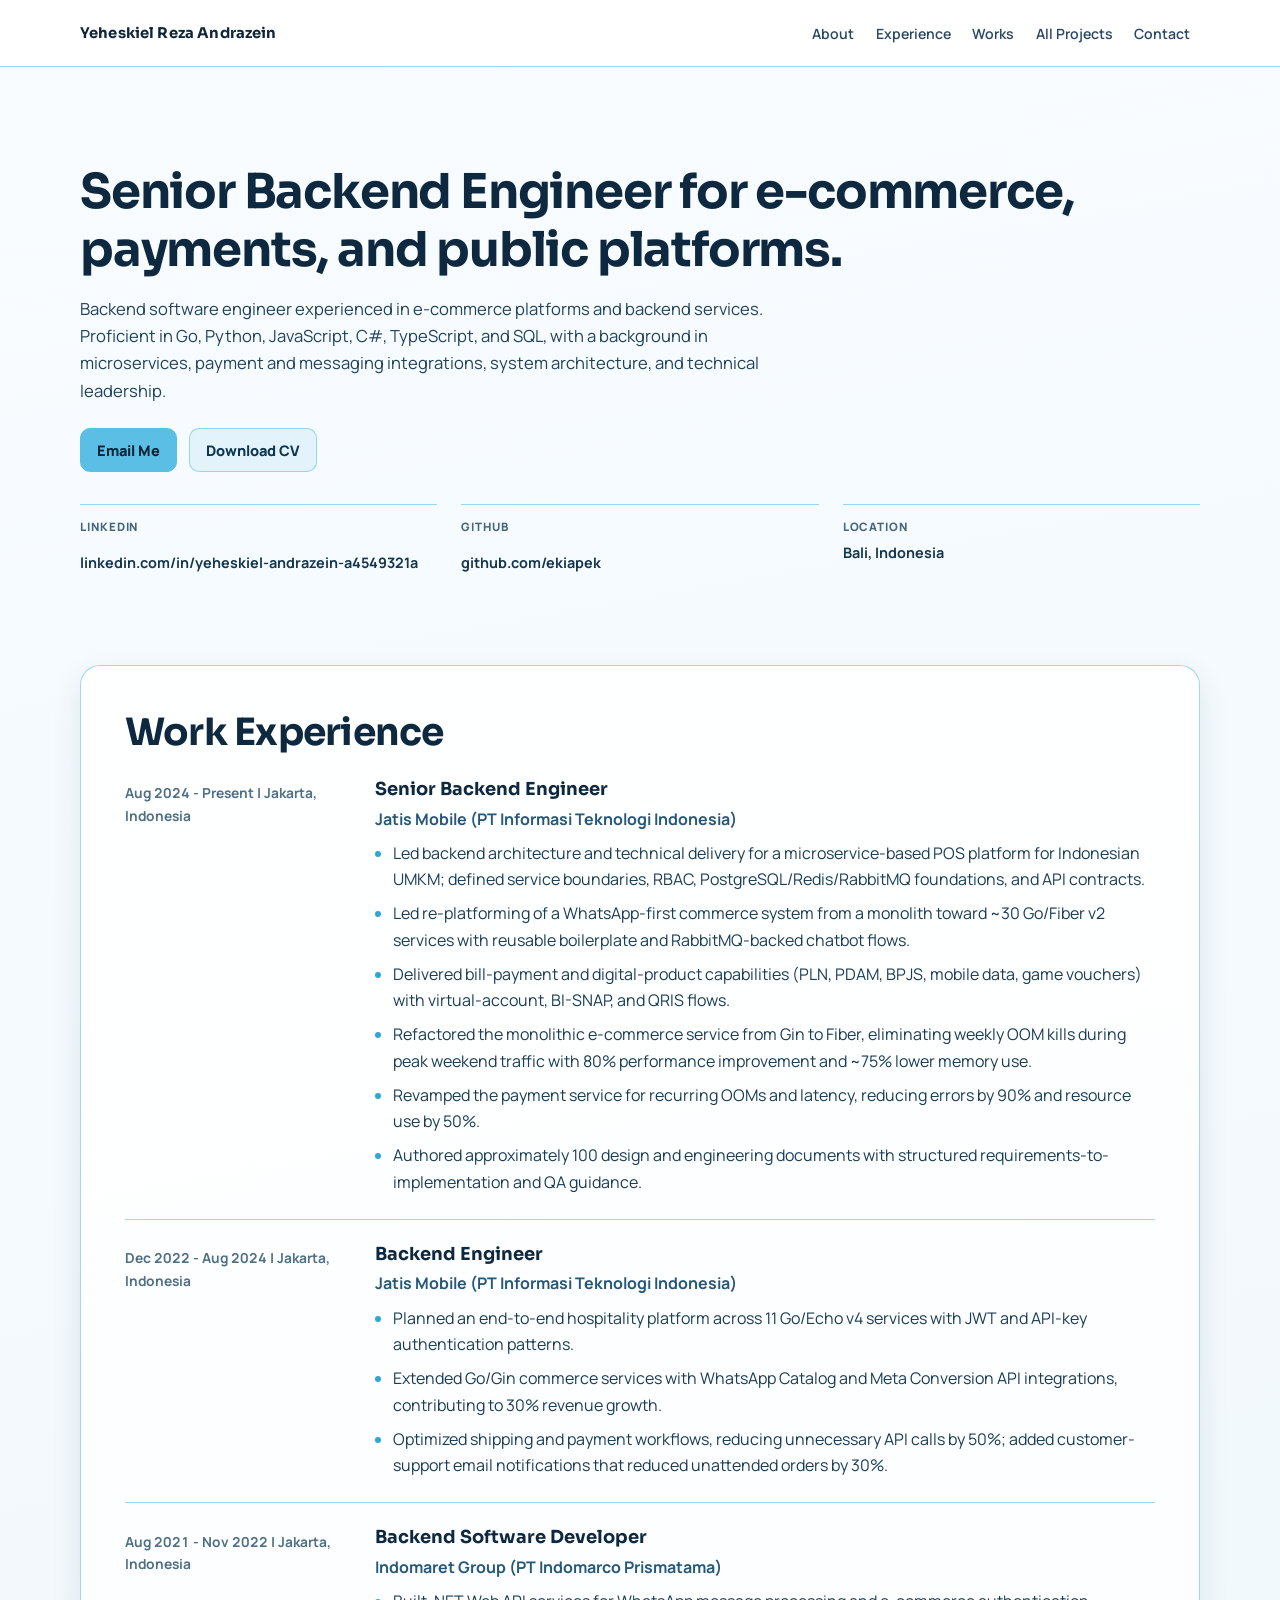
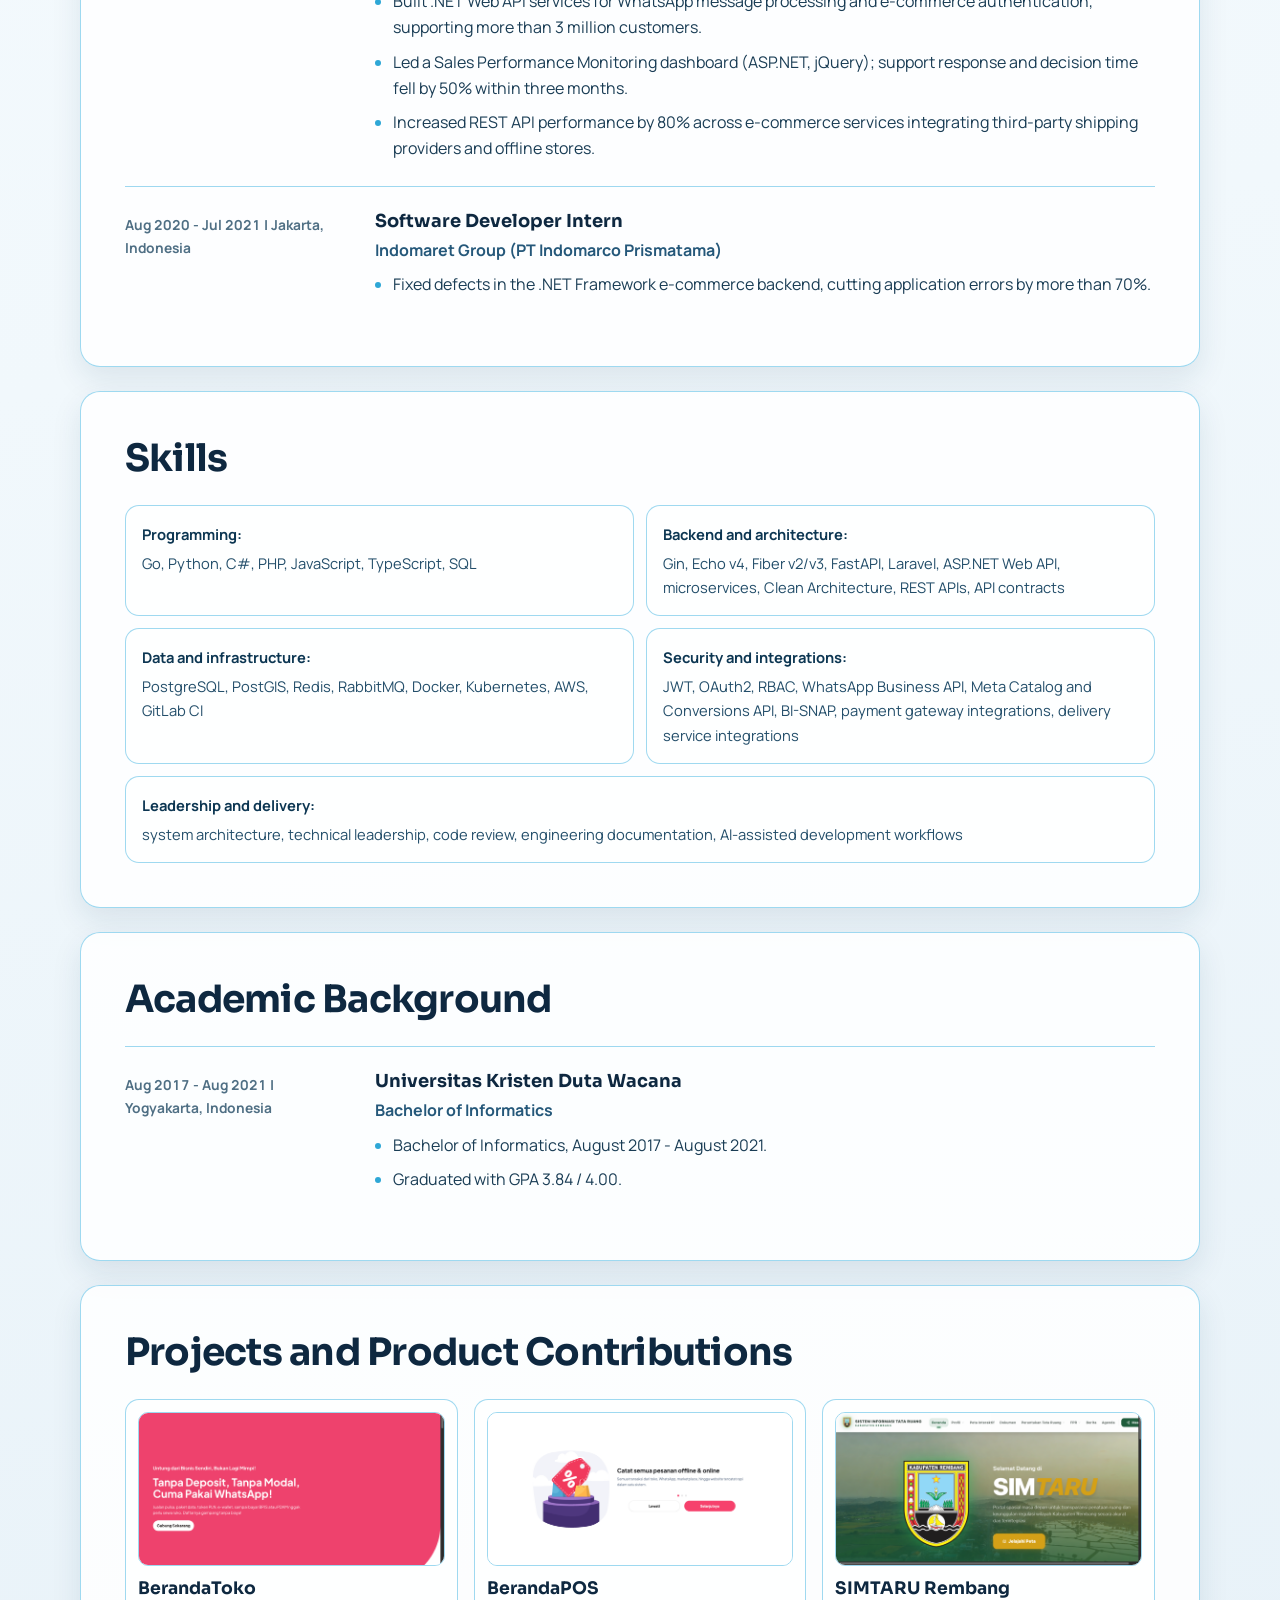
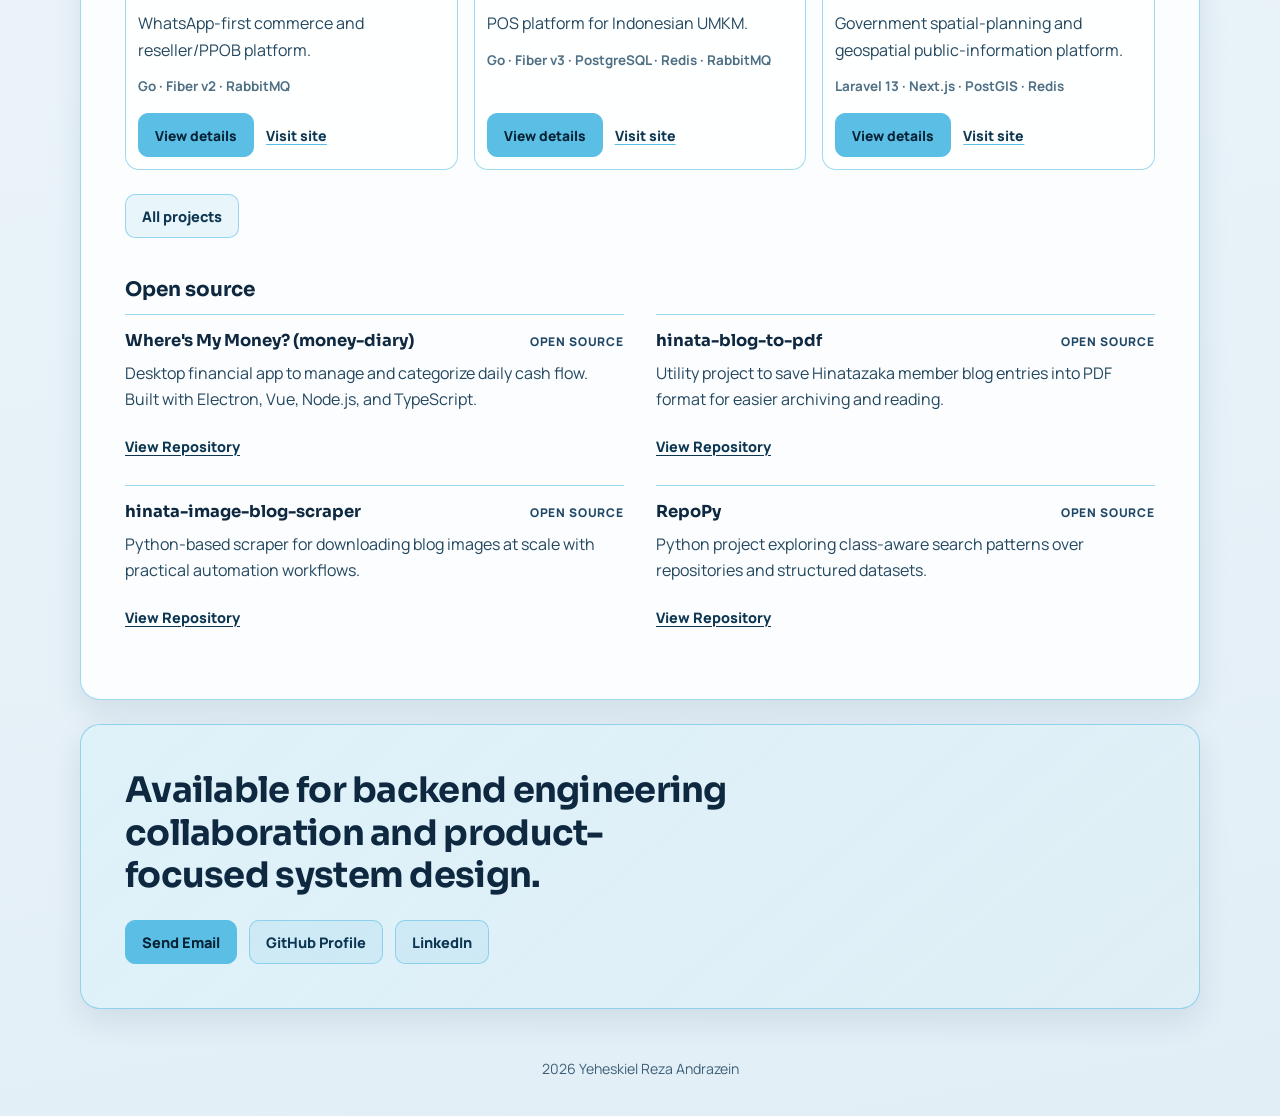
==== commit bf98b6ad: "update" ====
--- a/index.html
+++ b/index.html
@@ -8,6 +8,7 @@
       name="description"
       content="Portfolio of Yeheskiel Reza Andrazein, a backend software developer focused on scalable e-commerce systems and reliable microservices."
     />
+    <link rel="icon" type="image/svg+xml" href="./favicon.svg" />
 
     <link rel="preconnect" href="https://fonts.googleapis.com" />
     <link rel="preconnect" href="https://fonts.gstatic.com" crossorigin />
@@ -18,9 +19,6 @@
     <link rel="stylesheet" href="./styles.css" />
   </head>
   <body>
-    <div class="bg-orb bg-orb-a" aria-hidden="true"></div>
-    <div class="bg-orb bg-orb-b" aria-hidden="true"></div>
-
     <header class="site-header">
       <a href="#home" class="brand">Yeheskiel Reza Andrazein</a>
       <nav class="top-nav" aria-label="Main navigation">
@@ -33,8 +31,7 @@
     </header>
 
     <main id="home" class="page-wrap">
-      <section class="hero reveal" style="--delay: 0.05s">
-        <p class="eyebrow">Senior Backend Engineer</p>
+      <section class="hero">
         <h1>Senior Backend Engineer for e-commerce, payments, and public platforms.</h1>
         <p class="lead" id="about">
           Backend software engineer experienced in e-commerce platforms and backend services. Proficient in Go, Python,
@@ -52,9 +49,8 @@
         </ul>
       </section>
 
-      <section id="experience" class="section reveal" style="--delay: 0.15s">
-        <div class="section-head">
-          <p class="eyebrow">Career Journey</p>
+      <section id="experience" class="section">
+        <div class="section-head">
           <h2>Work Experience</h2>
         </div>
 
@@ -114,9 +110,8 @@
         </div>
       </section>
 
-      <section id="skills" class="section reveal" style="--delay: 0.2s">
-        <div class="section-head">
-          <p class="eyebrow">Toolbox</p>
+      <section id="skills" class="section">
+        <div class="section-head">
           <h2>Skills</h2>
         </div>
 
@@ -129,9 +124,8 @@
         </div>
       </section>
 
-      <section id="education" class="section reveal" style="--delay: 0.22s">
-        <div class="section-head">
-          <p class="eyebrow">Education</p>
+      <section id="education" class="section">
+        <div class="section-head">
           <h2>Academic Background</h2>
         </div>
 
@@ -148,14 +142,14 @@
         </article>
       </section>
 
-      <section id="works" class="section reveal" style="--delay: 0.25s">
-        <div class="section-head">
-          <p class="eyebrow">Selected Work</p>
+      <section id="works" class="section">
+        <div class="section-head">
           <h2>Projects and Product Contributions</h2>
         </div>
 
         <div class="project-grid" id="featured-projects">
           <article class="project-card">
+            <img src="./assets/projects/berandatoko-home-hero.png" alt="BerandaToko public homepage hero describing WhatsApp-based reselling without deposits or capital" width="1280" height="633" loading="lazy" />
             <h3>BerandaToko</h3>
             <p class="tagline">WhatsApp-first commerce and reseller/PPOB platform.</p>
             <p class="meta">Go · Fiber v2 · RabbitMQ</p>
@@ -165,6 +159,7 @@
             </div>
           </article>
           <article class="project-card">
+            <img src="./assets/projects/berandapos-public-onboarding.png" alt="BerandaPOS public onboarding screen for recording offline and online orders in one system" width="1280" height="633" loading="lazy" />
             <h3>BerandaPOS</h3>
             <p class="tagline">POS platform for Indonesian UMKM.</p>
             <p class="meta">Go · Fiber v3 · PostgreSQL · Redis · RabbitMQ</p>
@@ -174,6 +169,7 @@
             </div>
           </article>
           <article class="project-card">
+            <img src="./assets/projects/simtaru-rembang-public.png" alt="SIMTARU Rembang public homepage hero welcoming visitors to the spatial information portal" width="1280" height="633" loading="lazy" />
             <h3>SIMTARU Rembang</h3>
             <p class="tagline">Government spatial-planning and geospatial public-information platform.</p>
             <p class="meta">Laravel 13 · Next.js · PostGIS · Redis</p>
@@ -186,7 +182,7 @@
         <div class="all-projects-row">
           <a class="btn btn-secondary" href="./projects.html">All projects</a>
         </div>
-        <h3 style="margin-top:1.2rem">Open source</h3>
+        <h3 class="section-subtitle">Open source</h3>
         <div class="works-grid">
           <article class="work-card">
             <div class="work-head">
@@ -234,8 +230,7 @@
         </div>
       </section>
 
-      <section id="contact" class="section contact reveal" style="--delay: 0.3s">
-        <p class="eyebrow">Let us connect</p>
+      <section id="contact" class="section contact">
         <h2>Available for backend engineering collaboration and product-focused system design.</h2>
         <div class="cta-row">
           <a class="btn btn-primary" href="mailto:eki_yeheskiel@hotmail.co.id">Send Email</a>
--- a/styles.css
+++ b/styles.css
@@ -11,10 +11,19 @@
   --accent-dark: #2ea7d6;
   --accent-deep: #0c3652;
   --accent-soft: #d7f0fb;
-  --radius-lg: 24px;
-  --radius-md: 16px;
-  --shadow: 0 14px 36px rgba(19, 60, 90, 0.12);
+  --radius-lg: 20px;
+  --radius-md: 14px;
+  --radius-sm: 10px;
+  --shadow: 0 12px 30px rgba(19, 60, 90, 0.1);
   --max: 1120px;
+  --space-1: 0.25rem;
+  --space-2: 0.5rem;
+  --space-3: 0.75rem;
+  --space-4: 1rem;
+  --space-6: 1.5rem;
+  --space-8: 2rem;
+  --space-10: 2.5rem;
+  --space-12: 3rem;
 }
 
 * {
@@ -23,191 +32,188 @@
 
 html {
   scroll-behavior: smooth;
+  scrollbar-color: var(--accent-dark) var(--bg-soft);
 }
 
 body {
+  min-height: 100dvh;
   margin: 0;
+  color: var(--ink);
   font-family: "Manrope", "Segoe UI", sans-serif;
-  background:
-    linear-gradient(170deg, #f8fcff 0%, var(--bg) 44%, #e2eef6 100%),
-    radial-gradient(circle at 20% 8%, rgba(91, 190, 229, 0.24), transparent 35%),
-    radial-gradient(circle at 86% 30%, rgba(32, 137, 186, 0.2), transparent 32%);
+  line-height: 1.65;
+  background: linear-gradient(170deg, #f8fcff 0%, var(--bg) 44%, #e2eef6 100%);
+}
+
+::selection {
+  color: var(--accent-deep);
+  background: var(--accent);
+}
+
+.page-wrap,
+.site-footer {
+  width: min(var(--max), calc(100% - 2.5rem));
+  margin-inline: auto;
+}
+
+.site-header {
+  position: sticky;
+  z-index: 10;
+  top: 0;
+  display: flex;
+  width: 100%;
+  align-items: center;
+  justify-content: space-between;
+  gap: var(--space-6);
+  margin: 0;
+  padding: 0.7rem max(calc((100% - var(--max)) / 2), 1.25rem);
+  border-bottom: 1px solid var(--line-soft);
+  background: rgba(255, 255, 255, 0.9);
+  backdrop-filter: blur(12px);
+}
+
+.brand {
+  flex-shrink: 0;
   color: var(--ink);
-  min-height: 100vh;
-  line-height: 1.6;
-}
-
-.bg-orb {
-  position: fixed;
-  z-index: -1;
-  border-radius: 999px;
-  pointer-events: none;
-  filter: blur(8px);
-}
-
-.bg-orb-a {
-  width: 360px;
-  height: 360px;
-  top: -90px;
-  left: -110px;
-  background: radial-gradient(circle, rgba(91, 190, 229, 0.36), rgba(91, 190, 229, 0));
-}
-
-.bg-orb-b {
-  width: 400px;
-  height: 400px;
-  bottom: -140px;
-  right: -100px;
-  background: radial-gradient(circle, rgba(32, 137, 186, 0.32), rgba(32, 137, 186, 0));
-}
-
-.site-header {
-  width: min(var(--max), calc(100% - 2.2rem));
-  margin: 1.1rem auto 0;
-  padding: 0.9rem 1rem;
-  border: 1px solid var(--line);
-  border-radius: 14px;
-  background: rgba(255, 255, 255, 0.78);
+  font-family: "Sora", sans-serif;
+  font-size: 0.92rem;
+  font-weight: 700;
+  letter-spacing: 0.01em;
+  text-decoration: none;
+}
+
+.top-nav {
   display: flex;
   align-items: center;
-  justify-content: space-between;
-  position: sticky;
-  top: 0.8rem;
-  backdrop-filter: blur(8px);
-  z-index: 10;
-}
-
-/* Sticky scroll state — driven by syncHeaderStickyStyle() in script.js */
-.site-header.is-stuck {
-  width: 100%;
-  margin: 0;
-  top: 0;
-  border-radius: 0;
-  border-left: 0;
-  border-right: 0;
-  background: rgba(248, 252, 254, 0.72);
-  backdrop-filter: blur(16px) saturate(150%);
-  box-shadow: 0 10px 26px rgba(17, 77, 105, 0.16);
-}
-
-.brand {
+  justify-content: flex-end;
+  gap: 0.15rem;
+}
+
+.top-nav a {
+  position: relative;
+  display: inline-flex;
+  min-height: 44px;
+  align-items: center;
+  padding: 0.45rem 0.6rem;
+  color: var(--ink-soft);
+  font-size: 0.88rem;
+  font-weight: 600;
   text-decoration: none;
-  color: var(--ink);
-  font-family: "Sora", sans-serif;
-  font-weight: 700;
-  font-size: 0.92rem;
-  letter-spacing: 0.01em;
-}
-
-.top-nav {
-  display: flex;
-  gap: 0.9rem;
-}
-
-.top-nav a {
-  color: var(--ink-soft);
-  text-decoration: none;
-  font-size: 0.92rem;
-  font-weight: 700;
-}
-
-.top-nav a:hover {
-  color: var(--accent-dark);
+  transition: color 160ms ease;
+}
+
+.top-nav a::after {
+  position: absolute;
+  right: 0.6rem;
+  bottom: 0.4rem;
+  left: 0.6rem;
+  height: 1px;
+  background: var(--accent-dark);
+  content: "";
+  transform: scaleX(0);
+  transform-origin: left;
+  transition: transform 160ms ease;
+}
+
+.top-nav a:hover,
+.top-nav a:focus-visible {
+  color: var(--accent-deep);
+}
+
+.top-nav a:hover::after,
+.top-nav a:focus-visible::after {
+  transform: scaleX(1);
 }
 
 .page-wrap {
-  width: min(var(--max), calc(100% - 2.2rem));
-  margin: 1.2rem auto 3.5rem;
   display: grid;
-  gap: 1.1rem;
+  gap: var(--space-6);
+  margin-top: var(--space-6);
+  margin-bottom: 4.5rem;
 }
 
 .hero,
-.section,
-.impact {
-  border: 1px solid var(--line);
+.section {
+  min-width: 0;
+  border: 1px solid var(--line-soft);
   border-radius: var(--radius-lg);
   background: var(--surface);
-  backdrop-filter: blur(6px);
   box-shadow: var(--shadow);
 }
 
 .hero {
-  padding: clamp(1.4rem, 2.9vw, 2.8rem);
-}
-
-.eyebrow {
-  margin: 0;
-  display: inline-flex;
-  align-items: center;
-  gap: 0.45rem;
-  padding: 0.26rem 0.72rem;
-  border: 1px solid var(--line);
-  border-radius: 999px;
-  color: var(--accent-deep);
-  font-weight: 800;
-  font-size: 0.75rem;
-  text-transform: uppercase;
-  letter-spacing: 0.08em;
-  background: var(--accent-soft);
+  padding: clamp(2.75rem, 6vw, 4.5rem) 0 clamp(2.5rem, 5vw, 3.5rem);
+  border: 0;
+  border-radius: 0;
+  background: transparent;
+  box-shadow: none;
 }
 
 h1,
 h2,
 h3 {
+  margin: 0;
+  color: #0e2840;
   font-family: "Sora", sans-serif;
-  color: #0e2840;
-  margin: 0;
   line-height: 1.2;
+  text-wrap: balance;
 }
 
 h1 {
-  margin-top: 0.92rem;
-  font-size: clamp(1.8rem, 3.6vw, 3.2rem);
-  max-width: 19ch;
+  max-width: 42ch;
+  font-size: clamp(2rem, 3.8vw, 3rem);
+  letter-spacing: -0.025em;
 }
 
 .lead {
+  max-width: 70ch;
+  margin: var(--space-4) 0 0;
+  color: #21425b;
   font-size: clamp(1.03rem, 1.3vw, 1.16rem);
-  max-width: 72ch;
-  margin: 1rem 0 0;
-  color: #21425b;
 }
 
 .cta-row {
-  margin-top: 1.2rem;
   display: flex;
   flex-wrap: wrap;
-  gap: 0.72rem;
+  gap: var(--space-3);
+  margin-top: var(--space-6);
 }
 
 .btn {
-  text-decoration: none;
-  font-weight: 800;
-  font-size: 0.91rem;
-  border-radius: 999px;
-  padding: 0.72rem 1rem;
   display: inline-flex;
+  min-height: 44px;
   align-items: center;
   justify-content: center;
+  padding: 0.68rem 1rem;
   border: 1px solid var(--line);
+  border-radius: var(--radius-sm);
+  font: inherit;
+  font-size: 0.91rem;
+  font-weight: 800;
+  line-height: 1.25;
+  text-align: center;
+  text-decoration: none;
+  cursor: pointer;
+  transition: color 160ms ease, background-color 160ms ease, border-color 160ms ease, transform 160ms ease;
+}
+
+.btn:hover {
+  transform: translateY(-1px);
 }
 
 .btn-primary {
+  border-color: var(--accent);
+  color: #062235;
   background: var(--accent);
-  color: #062235;
-  border-color: var(--accent);
-  box-shadow: 0 10px 22px rgba(91, 190, 229, 0.36);
 }
 
 .btn-primary:hover {
+  border-color: var(--accent-dark);
   background: var(--accent-dark);
-  border-color: var(--accent-dark);
 }
 
 .btn-secondary {
+  border-color: var(--line-soft);
   color: var(--accent-deep);
-  border-color: var(--line);
   background: rgba(91, 190, 229, 0.12);
 }
 
@@ -217,261 +223,545 @@
 }
 
 .meta-list {
-  list-style: none;
-  padding: 0;
-  margin: 1.3rem 0 0;
   display: grid;
   grid-template-columns: repeat(3, minmax(0, 1fr));
-  gap: 0.85rem;
+  gap: var(--space-6);
+  margin: var(--space-8) 0 0;
+  padding: 0;
+  list-style: none;
 }
 
 .meta-list li {
+  min-width: 0;
   margin: 0;
-  padding: 0.85rem 0.95rem;
-  border: 1px solid var(--line-soft);
-  border-radius: 13px;
-  background: rgba(255, 255, 255, 0.66);
+  padding-top: var(--space-3);
+  border-top: 1px solid var(--line-soft);
 }
 
 .meta-list span {
   display: block;
-  font-size: 0.75rem;
+  color: #46647a;
+  font-size: 0.72rem;
+  font-weight: 800;
+  letter-spacing: 0.08em;
   text-transform: uppercase;
-  letter-spacing: 0.08em;
-  color: #46647a;
-  font-weight: 800;
 }
 
 .meta-list a,
 .meta-list p {
-  margin: 0.32rem 0 0;
+  margin: 0.3rem 0 0;
   color: #15364d;
-  word-break: break-word;
+  font-size: 0.9rem;
+  font-weight: 700;
+  overflow-wrap: anywhere;
   text-decoration: none;
+}
+
+.meta-list a {
+  display: inline-flex;
+  min-height: 44px;
+  align-items: center;
+}
+
+.meta-list a:hover {
+  color: var(--accent-dark);
+  text-decoration: underline;
+  text-underline-offset: 0.2em;
+}
+
+.section {
+  padding: clamp(1.5rem, 4vw, 2.75rem);
+  scroll-margin-top: 6rem;
+}
+
+.section-head {
+  margin-bottom: var(--space-6);
+}
+
+.section-head h2 {
+  max-width: 42ch;
+  font-size: clamp(1.65rem, 3vw, 2.35rem);
+  letter-spacing: -0.02em;
+}
+
+.timeline {
+  display: grid;
+}
+
+.timeline-item {
+  display: grid;
+  grid-template-columns: minmax(9rem, 0.28fr) minmax(0, 1fr);
+  grid-template-areas:
+    "time heading"
+    ". details";
+  column-gap: var(--space-8);
+  row-gap: var(--space-2);
+  min-width: 0;
+  padding: var(--space-6) 0;
+  border-top: 1px solid var(--line-soft);
+}
+
+.timeline .timeline-item:first-child {
+  padding-top: 0;
+  border-top: 0;
+}
+
+.timeline-top {
+  grid-area: heading;
+  min-width: 0;
+}
+
+.timeline-top h3 {
+  font-size: 1.12rem;
+}
+
+.timeline-top p {
+  margin: 0.3rem 0 0;
+  color: #25587a;
   font-weight: 700;
-  font-size: 0.95rem;
-}
-
-.impact {
-  padding: 1rem;
+}
+
+.time {
+  grid-area: time;
+  margin: 0.2rem 0 0;
+  color: #4f6f84;
+  font-size: 0.86rem;
+  font-variant-numeric: tabular-nums;
+  font-weight: 700;
+}
+
+.timeline-item > ul {
+  grid-area: details;
+  margin: 0;
+  padding-left: 1.1rem;
+  color: #1a3d55;
+}
+
+.timeline-item li + li {
+  margin-top: 0.48rem;
+}
+
+.timeline-item li::marker {
+  color: var(--accent-dark);
+}
+
+.chips-grid {
   display: grid;
-  grid-template-columns: repeat(4, minmax(0, 1fr));
-  gap: 0.8rem;
-}
-
-.impact-card {
-  background: var(--surface-strong);
+  grid-template-columns: repeat(2, minmax(0, 1fr));
+  gap: var(--space-3);
+}
+
+.chips-grid p {
+  min-width: 0;
+  margin: 0;
+  padding: var(--space-4);
   border: 1px solid var(--line-soft);
   border-radius: var(--radius-md);
-  padding: 1rem;
-}
-
-.impact-card h2 {
-  margin-bottom: 0.35rem;
-  color: var(--accent-dark);
-  font-size: clamp(1.45rem, 2.5vw, 2rem);
-}
-
-.impact-card p {
-  margin: 0;
-  color: #29485f;
-  font-size: 0.95rem;
-}
-
-.section {
-  padding: clamp(1.2rem, 2.5vw, 2.3rem);
-}
-
-.section-head {
+  color: #234e6a;
+  background: rgba(255, 255, 255, 0.66);
+  font-size: 0.92rem;
+}
+
+.chips-grid strong {
+  display: block;
+  margin-bottom: 0.28rem;
+  color: var(--accent-deep);
+}
+
+.chips-grid p:last-child {
+  grid-column: 1 / -1;
+}
+
+.project-grid {
+  display: grid;
+  grid-template-columns: repeat(2, minmax(0, 1fr));
+  gap: var(--space-4);
+}
+
+#featured-projects {
+  grid-template-columns: repeat(3, minmax(0, 1fr));
+}
+
+#all-projects .project-card:last-child:nth-child(odd) {
+  grid-column: 1 / -1;
+  justify-self: center;
+  width: calc(50% - var(--space-2));
+}
+
+.project-card {
   display: flex;
+  min-width: 0;
   flex-direction: column;
-  gap: 0.6rem;
-  margin-bottom: 1rem;
-}
-
-.section-head h2 {
-  font-size: clamp(1.45rem, 2.6vw, 2.25rem);
-}
-
-.timeline {
-  display: grid;
-  gap: 0.85rem;
-}
-
-.timeline-item {
+  gap: var(--space-3);
+  padding: var(--space-3);
   border: 1px solid var(--line-soft);
   border-radius: var(--radius-md);
-  padding: 1rem;
-  background: rgba(255, 255, 255, 0.82);
-}
-
-.timeline-top {
-  display: flex;
-  justify-content: space-between;
-  align-items: flex-start;
-  gap: 0.8rem;
-}
-
-.timeline-top h3 {
-  font-size: 1.04rem;
-}
-
-.timeline-top p {
+  background: rgba(255, 255, 255, 0.72);
+}
+
+.project-card img {
+  display: block;
+  width: 100%;
+  height: auto;
+  aspect-ratio: 2 / 1;
+  border: 1px solid var(--line-soft);
+  border-radius: var(--radius-sm);
+  object-fit: cover;
+}
+
+.project-card h3 {
+  font-size: 1.08rem;
+}
+
+.project-card .tagline,
+.project-card .meta {
   margin: 0;
-  color: #25587a;
+}
+
+.project-card .tagline {
+  color: #23475f;
+}
+
+.project-card .meta {
+  color: #4f6f84;
+  font-size: 0.84rem;
   font-weight: 700;
-  text-align: right;
-}
-
-.time {
-  margin: 0.24rem 0 0.5rem;
-  font-size: 0.86rem;
-  color: #4f6f84;
-  font-weight: 700;
-}
-
-.timeline-item ul {
-  margin: 0;
-  padding-left: 1rem;
-  color: #1a3d55;
-}
-
-.chips-grid {
+}
+
+.project-links {
   display: flex;
   flex-wrap: wrap;
-  gap: 0.55rem;
-}
-
-.chips-grid p {
-  margin: 0;
-  padding: 0.5rem 0.75rem;
-  border-radius: 999px;
-  background: #fff;
-  border: 1px solid var(--line-soft);
-  font-weight: 700;
-  color: #234e6a;
-  font-size: 0.9rem;
+  align-items: center;
+  gap: var(--space-2) var(--space-3);
+  margin-top: auto;
+  padding-top: var(--space-1);
+}
+
+.project-links .btn {
+  font-size: 0.86rem;
+}
+
+.project-links > a {
+  display: inline-flex;
+  min-height: 44px;
+  align-items: center;
+  color: var(--accent-deep);
+  font-size: 0.88rem;
+  font-weight: 800;
+  overflow-wrap: anywhere;
+  text-decoration: underline;
+  text-decoration-color: var(--line);
+  text-underline-offset: 0.2em;
+}
+
+.project-links > a:hover,
+.work-card a:hover {
+  color: var(--accent-dark);
+}
+
+.all-projects-row {
+  margin-top: var(--space-6);
+}
+
+.section-subtitle {
+  margin-top: var(--space-10);
+  margin-bottom: var(--space-3);
+  font-size: 1.25rem;
 }
 
 .works-grid {
   display: grid;
   grid-template-columns: repeat(2, minmax(0, 1fr));
-  gap: 0.85rem;
+  column-gap: var(--space-8);
 }
 
 .work-card {
+  min-width: 0;
+  padding: var(--space-4) 0;
+  border-top: 1px solid var(--line-soft);
+}
+
+.work-head {
+  display: flex;
+  align-items: baseline;
+  justify-content: space-between;
+  gap: var(--space-3);
+}
+
+.work-head h3 {
+  font-size: 1.03rem;
+  overflow-wrap: anywhere;
+}
+
+.work-head span {
+  flex-shrink: 0;
+  color: #204866;
+  font-size: 0.75rem;
+  font-weight: 800;
+  letter-spacing: 0.07em;
+  text-transform: uppercase;
+}
+
+.work-card p {
+  margin: var(--space-2) 0 var(--space-3);
+  color: #23475f;
+}
+
+.work-card a {
+  display: inline-flex;
+  min-height: 44px;
+  align-items: center;
+  color: var(--accent-deep);
+  font-size: 0.9rem;
+  font-weight: 800;
+  text-underline-offset: 0.2em;
+}
+
+.contact {
+  background: linear-gradient(140deg, rgba(91, 190, 229, 0.2), rgba(32, 137, 186, 0.14)), #fff;
+}
+
+.contact h2 {
+  max-width: 30ch;
+  font-size: clamp(1.55rem, 3vw, 2.2rem);
+  letter-spacing: -0.02em;
+}
+
+.site-footer {
+  margin-top: -1.5rem;
+  margin-bottom: 2.25rem;
+  color: #3c6078;
+  font-size: 0.88rem;
+  text-align: center;
+}
+
+.site-footer p {
+  margin: 0;
+}
+
+dialog#project-modal {
+  width: min(720px, calc(100% - 2rem));
+  padding: 0;
+  border: 1px solid var(--line-soft);
+  border-radius: var(--radius-lg);
+  color: var(--ink);
+  background: var(--surface-strong);
+  box-shadow: var(--shadow);
+  overflow: hidden;
+}
+
+dialog#project-modal::backdrop {
+  background: rgba(12, 54, 82, 0.55);
+}
+
+.modal-inner {
+  max-height: min(86vh, 900px);
+  overflow-y: auto;
+  padding: clamp(1.25rem, 4vw, 2rem);
+}
+
+.modal-head {
+  display: flex;
+  align-items: flex-start;
+  justify-content: space-between;
+  gap: var(--space-4);
+}
+
+.modal-head h2 {
+  font-size: clamp(1.35rem, 3vw, 1.9rem);
+}
+
+.modal-close {
+  flex-shrink: 0;
+  min-height: 44px;
+  padding: 0.55rem 0.9rem;
+  border: 1px solid var(--line-soft);
+  border-radius: var(--radius-sm);
+  color: var(--accent-deep);
+  background: var(--accent-soft);
+  font: inherit;
+  font-size: 0.9rem;
+  font-weight: 800;
+  cursor: pointer;
+}
+
+.modal-inner img {
+  display: block;
+  width: 100%;
+  height: auto;
+  aspect-ratio: 2 / 1;
+  margin-top: var(--space-4);
   border: 1px solid var(--line-soft);
   border-radius: var(--radius-md);
-  padding: 1rem;
-  background: linear-gradient(145deg, #ffffff 0%, rgba(234, 245, 252, 0.95) 100%);
-}
-
-.work-head {
+  object-fit: cover;
+}
+
+.modal-inner h3 {
+  margin-top: var(--space-6);
+  font-size: 1rem;
+}
+
+.modal-inner p {
+  margin: var(--space-3) 0 0;
+}
+
+.modal-inner ul {
+  margin: var(--space-2) 0 0;
+  padding-left: 1.15rem;
+  color: #1a3d55;
+}
+
+.modal-inner li + li {
+  margin-top: var(--space-2);
+}
+
+.modal-inner .stack-row {
   display: flex;
-  align-items: center;
-  justify-content: space-between;
-  gap: 0.75rem;
-}
-
-.work-head h3 {
-  font-size: 1.03rem;
-}
-
-.work-head span {
-  flex-shrink: 0;
-  font-size: 0.72rem;
-  font-weight: 800;
-  text-transform: uppercase;
-  letter-spacing: 0.07em;
-  color: #204866;
-  border: 1px solid var(--line);
-  background: var(--accent-soft);
-  padding: 0.22rem 0.5rem;
-  border-radius: 999px;
-}
-
-.work-card p {
-  margin: 0.52rem 0 0.85rem;
-  color: #23475f;
-}
-
-.work-card a {
-  color: var(--accent-dark);
-  font-weight: 800;
-  text-underline-offset: 0.2em;
-}
-
-.contact {
-  background: linear-gradient(140deg, rgba(91, 190, 229, 0.2), rgba(32, 137, 186, 0.14)), #fff;
-}
-
-.contact h2 {
-  margin-top: 0.85rem;
-  max-width: 26ch;
-}
-
-.site-footer {
-  width: min(var(--max), calc(100% - 2.2rem));
-  margin: 0 auto 2.2rem;
-  text-align: center;
-  color: #3c6078;
-  font-size: 0.9rem;
-}
-
-.reveal {
-  opacity: 0;
-  transform: translateY(14px);
-  transition: opacity 0.7s ease, transform 0.7s ease;
-  transition-delay: var(--delay, 0s);
-}
-
-.reveal.is-visible {
-  opacity: 1;
-  transform: translateY(0);
+  flex-wrap: wrap;
+  gap: var(--space-2);
+  margin-top: var(--space-3);
+}
+
+.modal-inner .stack-row span {
+  padding: 0.32rem 0.6rem;
+  border: 1px solid var(--line-soft);
+  border-radius: var(--radius-sm);
+  color: #234e6a;
+  background: var(--surface-strong);
+  font-size: 0.82rem;
+  font-weight: 700;
+}
+
+.modal-note {
+  color: #4f6f84;
+  font-size: 0.87rem;
+}
+
+:focus-visible {
+  outline: 3px solid var(--accent-dark);
+  outline-offset: 3px;
 }
 
 @media (max-width: 960px) {
-  .impact {
+  #featured-projects {
     grid-template-columns: repeat(2, minmax(0, 1fr));
   }
-
+}
+
+@media (min-width: 621px) and (max-width: 960px) {
+  #featured-projects .project-card:last-child {
+    grid-column: 1 / -1;
+    justify-self: center;
+    width: calc(50% - var(--space-2));
+  }
+}
+
+@media (max-width: 760px) {
+  .site-header {
+    position: static;
+    align-items: flex-start;
+    flex-direction: column;
+    gap: 0.35rem;
+    padding-block: 0.75rem;
+  }
+
+  .top-nav {
+    justify-content: flex-start;
+    flex-wrap: wrap;
+    gap: 0.15rem;
+  }
+
+  .top-nav a {
+    padding: 0.35rem 0.55rem;
+    font-size: 0.82rem;
+  }
+
+  .timeline-item {
+    grid-template-columns: minmax(0, 1fr);
+    grid-template-areas:
+      "heading"
+      "time"
+      "details";
+    row-gap: var(--space-2);
+  }
+
+  .timeline .timeline-item:first-child {
+    padding-top: var(--space-4);
+    border-top: 1px solid var(--line-soft);
+  }
+}
+
+@media (max-width: 620px) {
+  .page-wrap,
+  .site-footer {
+    width: min(var(--max), calc(100% - 1.5rem));
+  }
+
+  .site-header {
+    padding-inline: 0.75rem;
+  }
+
+  .top-nav {
+    display: grid;
+    grid-template-columns: repeat(3, max-content);
+    gap: 0 var(--space-1);
+  }
+
+  .page-wrap {
+    gap: var(--space-4);
+    margin-top: var(--space-4);
+    margin-bottom: var(--space-12);
+  }
+
+  .hero {
+    padding-block: 2rem 1.75rem;
+  }
+
+  h1 {
+    font-size: clamp(1.9rem, 8vw, 2.35rem);
+  }
+
+  .section {
+    padding: 1.45rem 1.15rem;
+  }
+
+  .section-head {
+    margin-bottom: var(--space-4);
+  }
+
+  .meta-list {
+    grid-template-columns: 1fr;
+    gap: var(--space-3);
+    margin-top: var(--space-6);
+  }
+
+  .meta-list li {
+    padding-top: var(--space-2);
+  }
+
+  .chips-grid,
+  .project-grid,
+  #featured-projects,
   .works-grid {
     grid-template-columns: 1fr;
   }
-}
-
-@media (max-width: 780px) {
-  .site-header {
-    position: static;
-    margin-top: 0.7rem;
-    flex-direction: column;
-    align-items: flex-start;
-    gap: 0.65rem;
-  }
-
-  .site-header.is-stuck {
-    width: min(var(--max), calc(100% - 2.2rem));
-    margin: 0.7rem auto 0;
-    border-left: 1px solid var(--line);
-    border-right: 1px solid var(--line);
-    border-radius: 14px;
-    backdrop-filter: blur(8px);
-  }
-
-  .top-nav {
-    flex-wrap: wrap;
-  }
-
-  .meta-list {
-    grid-template-columns: 1fr;
-  }
-
-  .timeline-top {
-    flex-direction: column;
-  }
-
-  .timeline-top p {
-    text-align: left;
+
+  .chips-grid p:last-child {
+    grid-column: auto;
+  }
+
+  #all-projects .project-card:last-child:nth-child(odd) {
+    grid-column: auto;
+    justify-self: stretch;
+    width: auto;
+  }
+
+  .section-subtitle {
+    margin-top: var(--space-8);
+  }
+
+  .site-footer {
+    margin-top: -1rem;
   }
 }
 
@@ -480,36 +770,10 @@
     scroll-behavior: auto;
   }
 
-  .reveal,
-  .reveal.is-visible {
-    opacity: 1;
-    transform: none;
-    transition: none;
-  }
-}
-
-/* Projects + modal (appended 2026-10-09; existing rules above untouched) */
-.project-grid { display: grid; grid-template-columns: repeat(2, minmax(0, 1fr)); gap: 0.85rem; }
-.project-card { border: 1px solid var(--line-soft); border-radius: var(--radius-md); padding: 1rem; background: linear-gradient(145deg, #ffffff 0%, rgba(234, 245, 252, 0.95) 100%); display: flex; flex-direction: column; gap: 0.6rem; }
-.project-card img { width: 100%; height: auto; border-radius: 10px; border: 1px solid var(--line-soft); }
-.project-card h3 { font-size: 1.03rem; }
-.project-card .tagline { margin: 0; color: #23475f; }
-.project-card .meta { margin: 0; font-size: 0.85rem; color: #4f6f84; font-weight: 700; }
-.project-links { display: flex; flex-wrap: wrap; gap: 0.5rem; margin-top: 0.2rem; }
-.all-projects-row { margin-top: 1rem; }
-dialog#project-modal { border: 1px solid var(--line); border-radius: var(--radius-lg); padding: 0; width: min(720px, calc(100% - 2.2rem)); max-height: min(86vh, 900px); background: #fff; color: var(--ink); }
-dialog#project-modal::backdrop { background: rgba(12, 54, 82, 0.55); }
-.modal-inner { padding: clamp(1.2rem, 2.5vw, 1.8rem); overflow-y: auto; max-height: min(86vh, 900px); }
-.modal-head { display: flex; align-items: flex-start; justify-content: space-between; gap: 0.8rem; }
-.modal-head h2 { font-size: clamp(1.3rem, 2.4vw, 1.8rem); }
-.modal-close { flex-shrink: 0; border: 1px solid var(--line); background: var(--accent-soft); color: var(--accent-deep); font-weight: 800; border-radius: 999px; padding: 0.5rem 0.9rem; cursor: pointer; font-size: 0.9rem; }
-.modal-close:hover { border-color: var(--accent-dark); }
-.modal-inner img { width: 100%; height: auto; border-radius: 12px; border: 1px solid var(--line-soft); margin-top: 0.9rem; }
-.modal-inner h3 { margin-top: 1.1rem; font-size: 1rem; }
-.modal-inner ul { margin: 0.4rem 0 0; padding-left: 1.1rem; color: #1a3d55; }
-.modal-inner .stack-row { display: flex; flex-wrap: wrap; gap: 0.45rem; margin-top: 0.5rem; }
-.modal-inner .stack-row span { padding: 0.35rem 0.65rem; border-radius: 999px; background: #fff; border: 1px solid var(--line-soft); font-weight: 700; color: #234e6a; font-size: 0.82rem; }
-.modal-note { font-size: 0.87rem; color: #4f6f84; }
-:focus-visible { outline: 3px solid var(--accent-dark); outline-offset: 2px; }
-@media (max-width: 960px) { .project-grid { grid-template-columns: 1fr; } }
-@media (prefers-reduced-motion: reduce) { dialog#project-modal, .modal-inner { animation: none; transition: none; } }
+  *,
+  *::before,
+  *::after {
+    scroll-behavior: auto !important;
+    transition-duration: 0.01ms !important;
+  }
+}
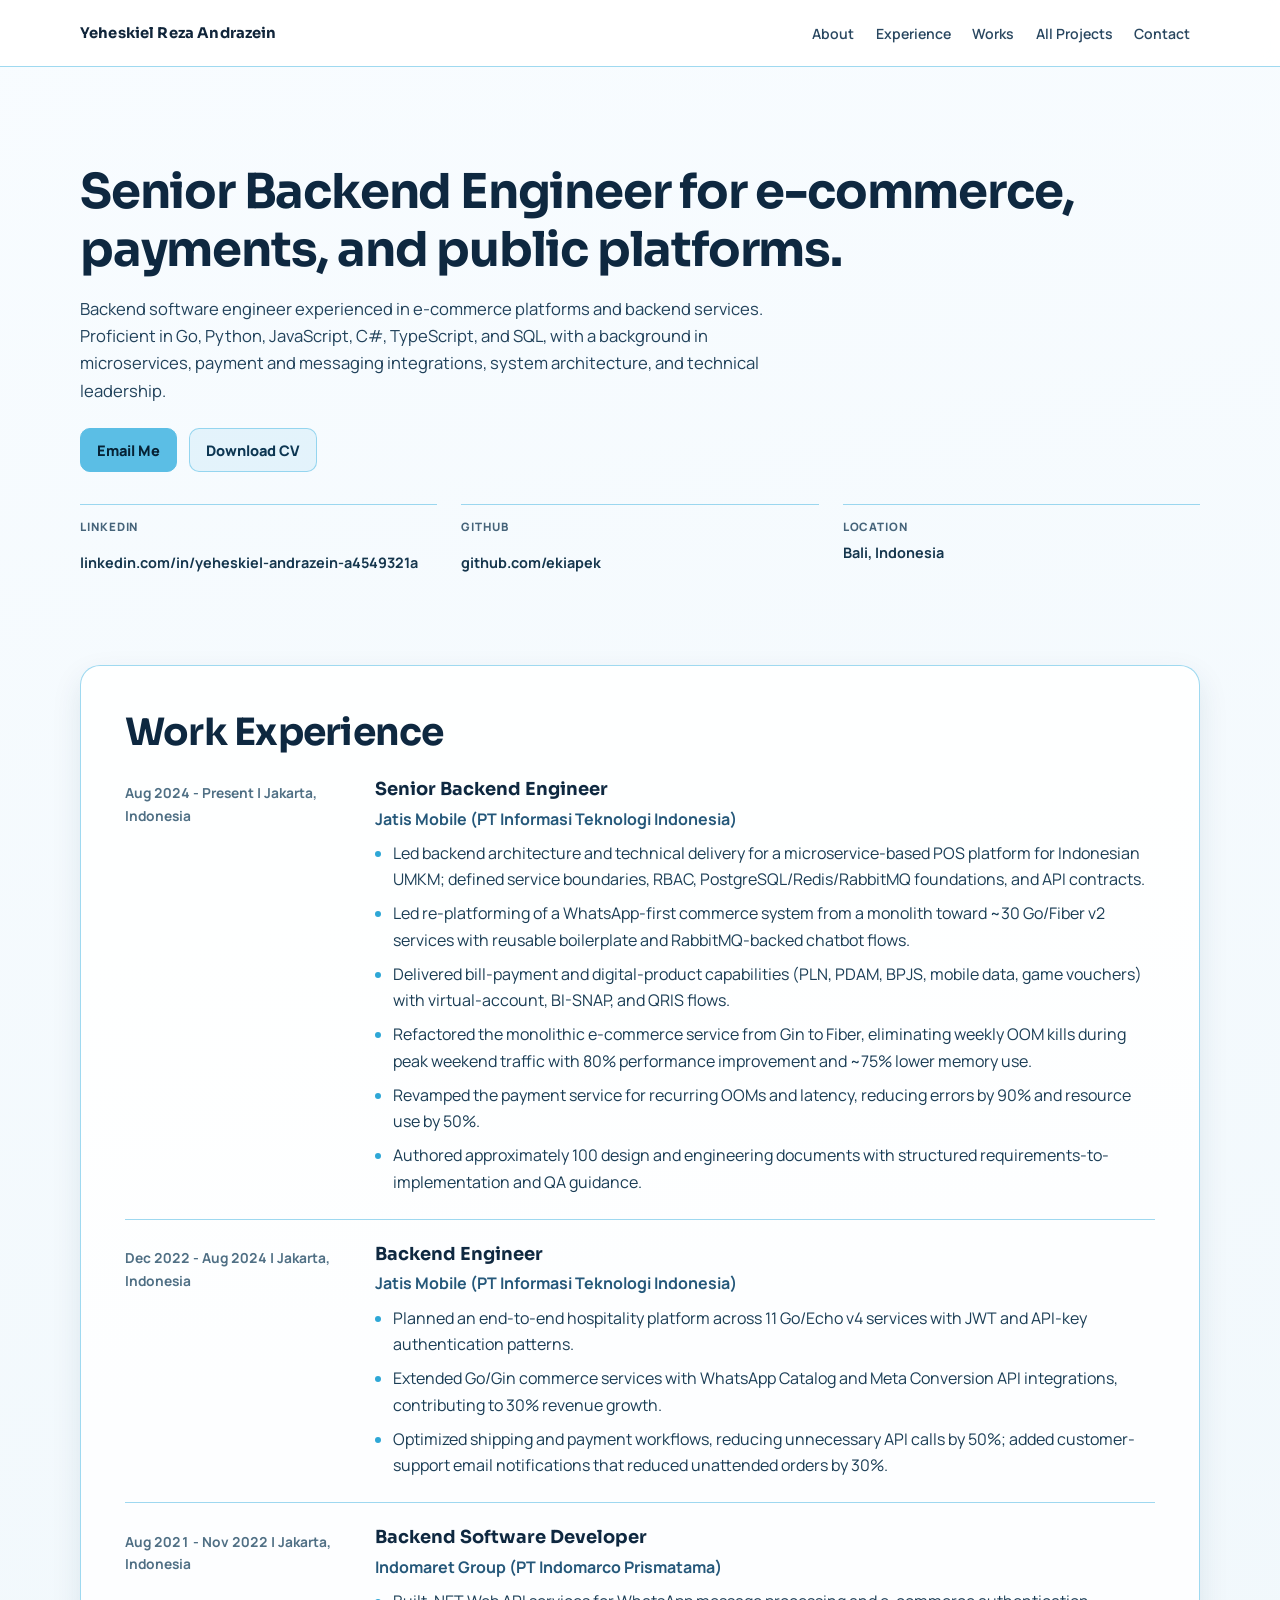
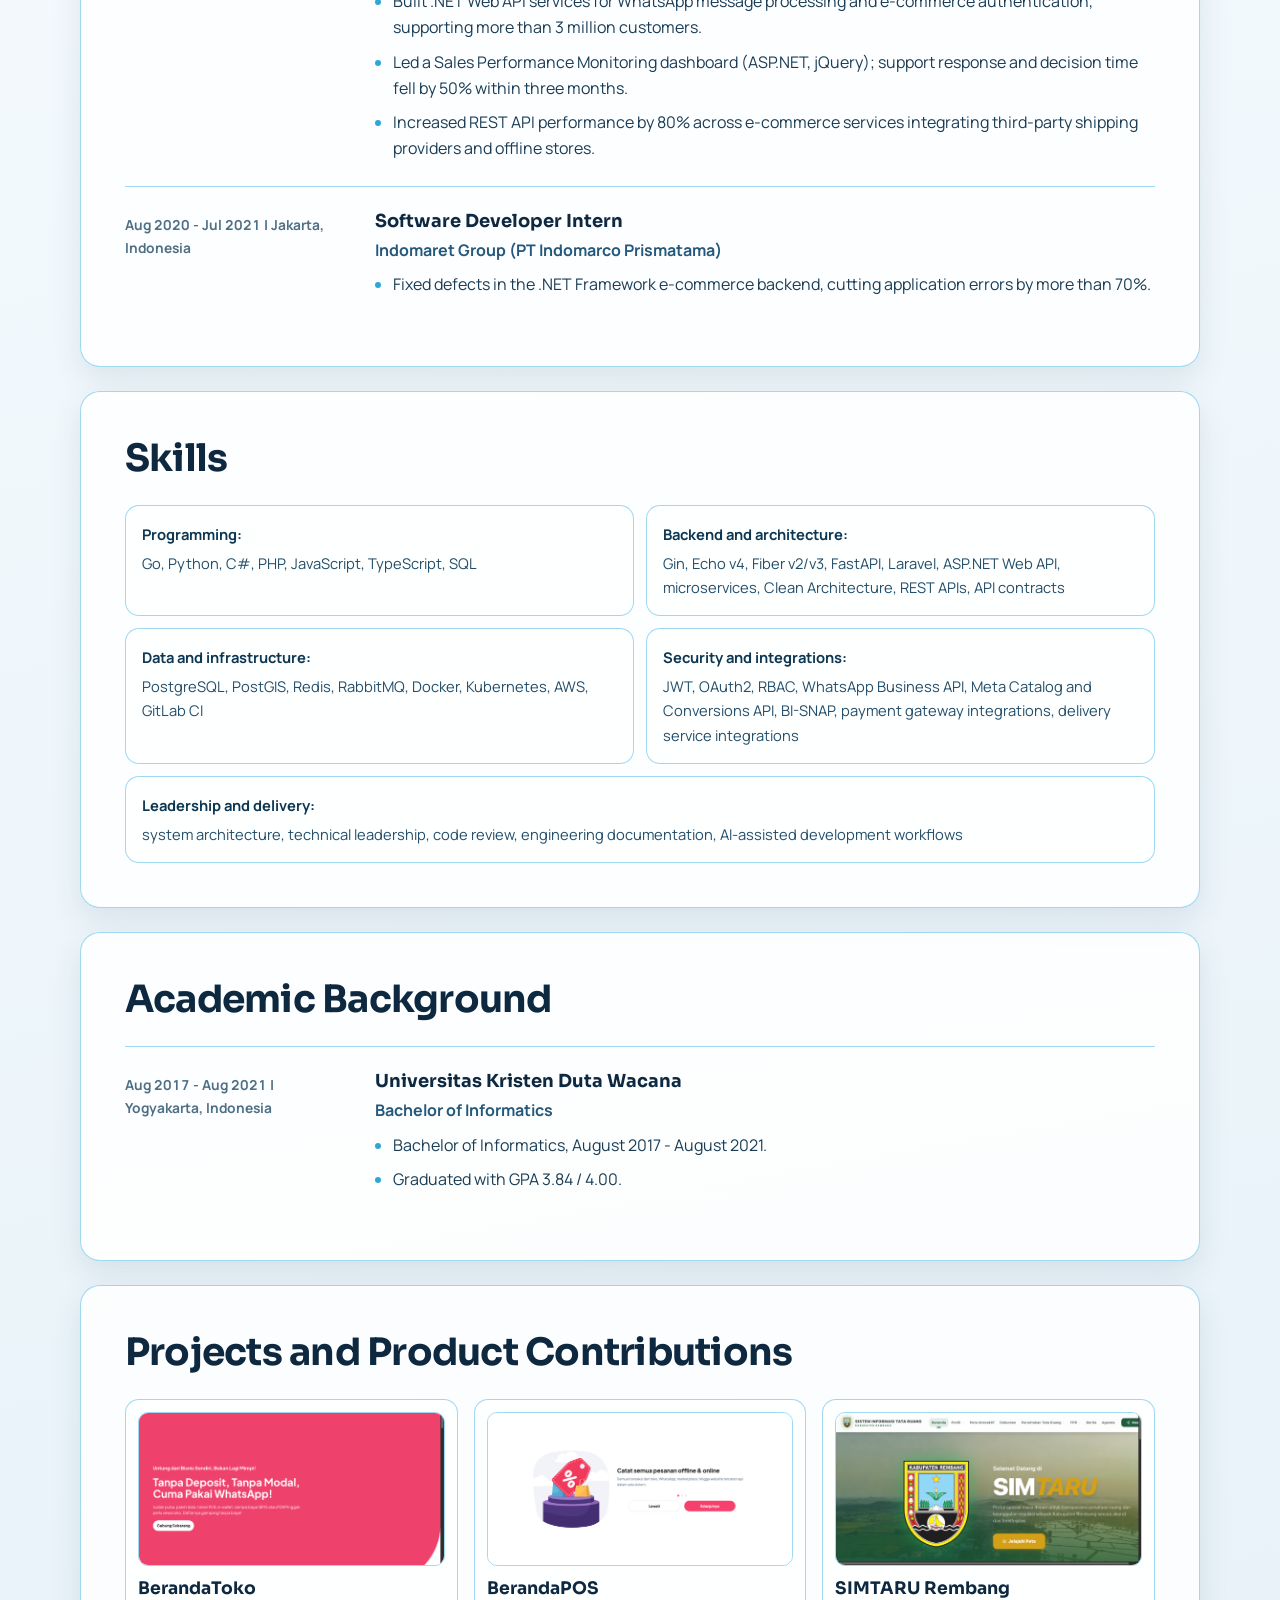
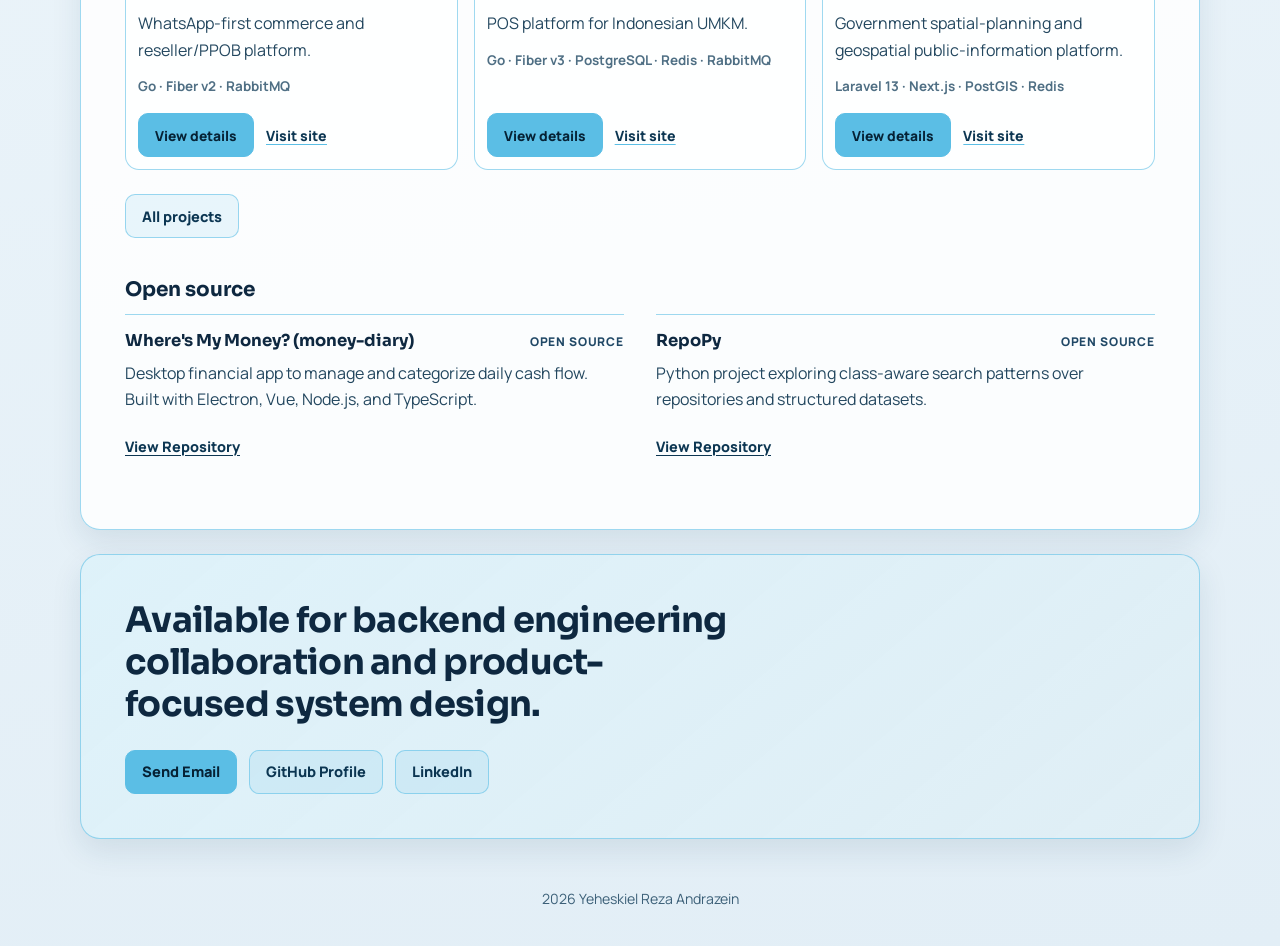
==== commit 84ca1d4c: "Remove project entries from index.html Removed multiple work-card articles for projects hinata-blog-" ====
--- a/index.html
+++ b/index.html
@@ -197,28 +197,6 @@
 
           <article class="work-card">
             <div class="work-head">
-              <h3>hinata-blog-to-pdf</h3>
-              <span>Open Source</span>
-            </div>
-            <p>
-              Utility project to save Hinatazaka member blog entries into PDF format for easier archiving and reading.
-            </p>
-            <a href="https://github.com/ekiapek/hinata-blog-to-pdf" target="_blank" rel="noreferrer">View Repository</a>
-          </article>
-
-          <article class="work-card">
-            <div class="work-head">
-              <h3>hinata-image-blog-scraper</h3>
-              <span>Open Source</span>
-            </div>
-            <p>
-              Python-based scraper for downloading blog images at scale with practical automation workflows.
-            </p>
-            <a href="https://github.com/ekiapek/hinata-image-blog-scraper" target="_blank" rel="noreferrer">View Repository</a>
-          </article>
-
-          <article class="work-card">
-            <div class="work-head">
               <h3>RepoPy</h3>
               <span>Open Source</span>
             </div>
